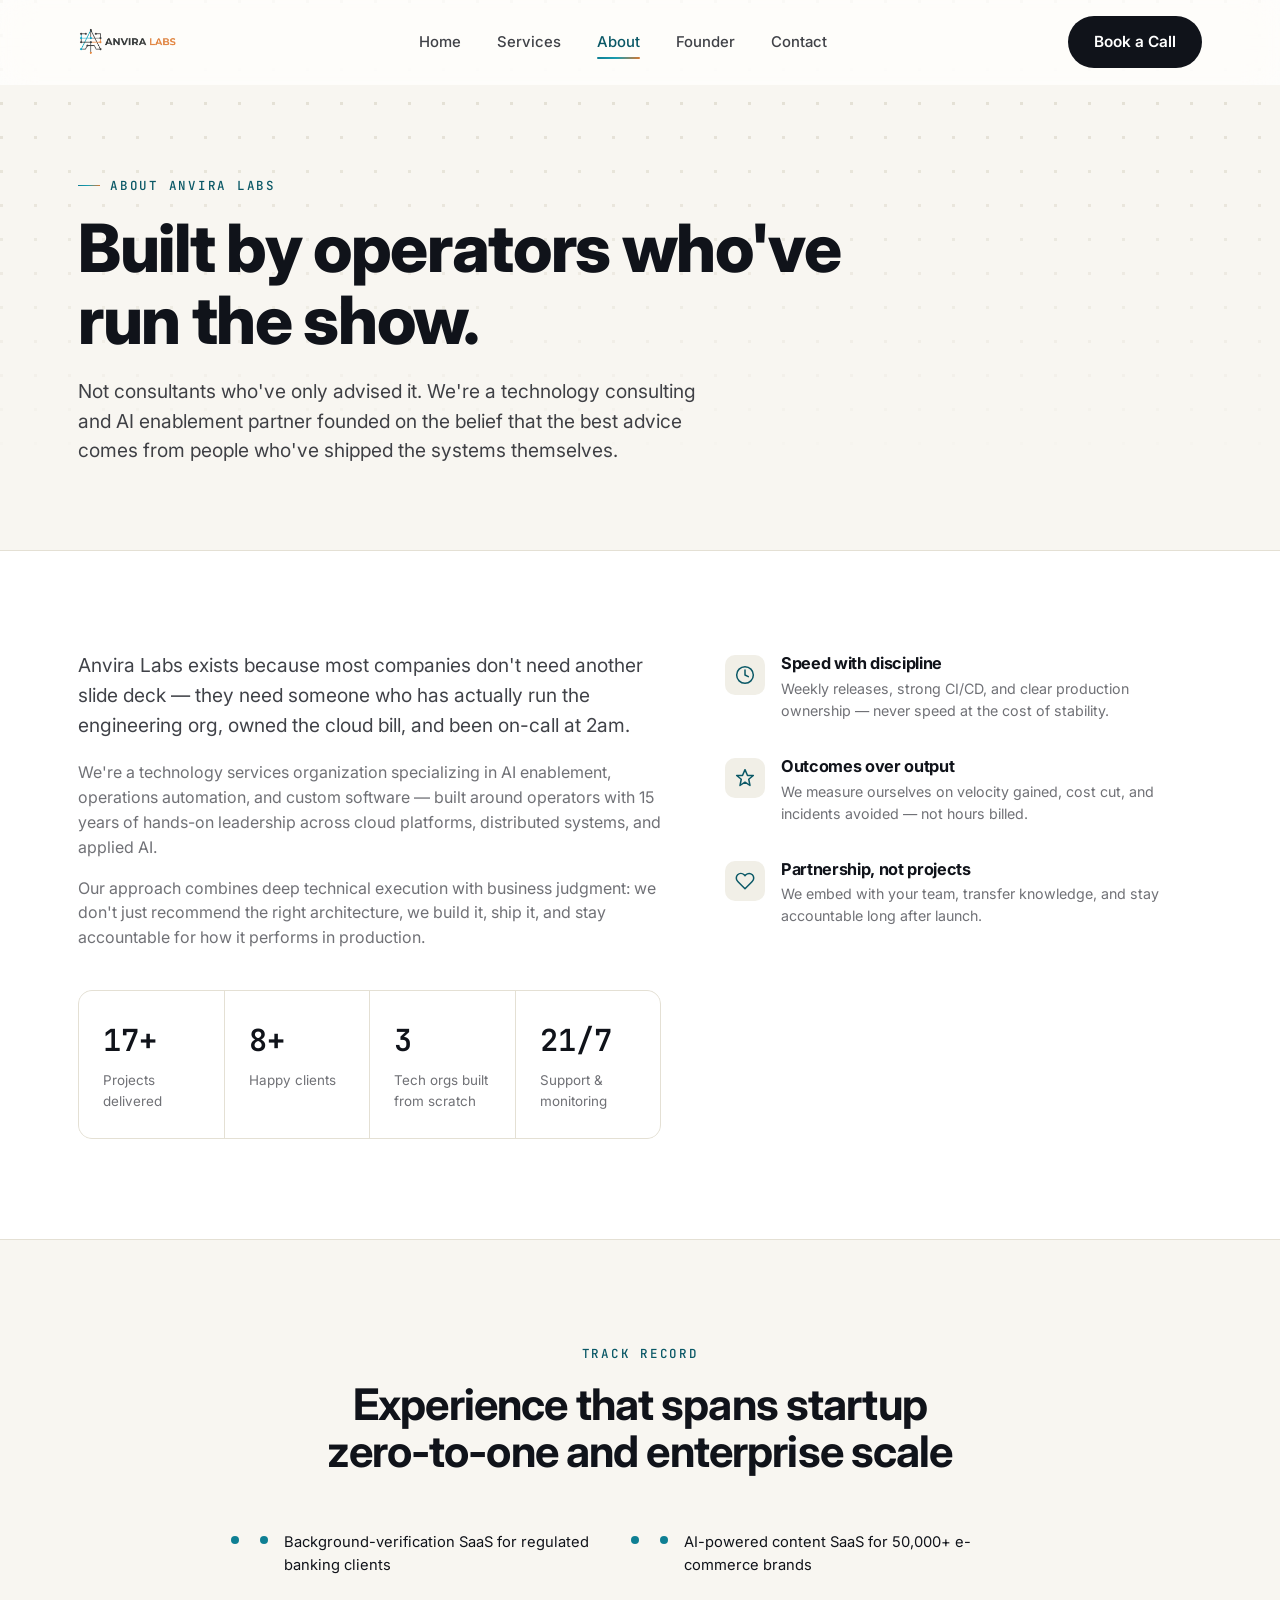
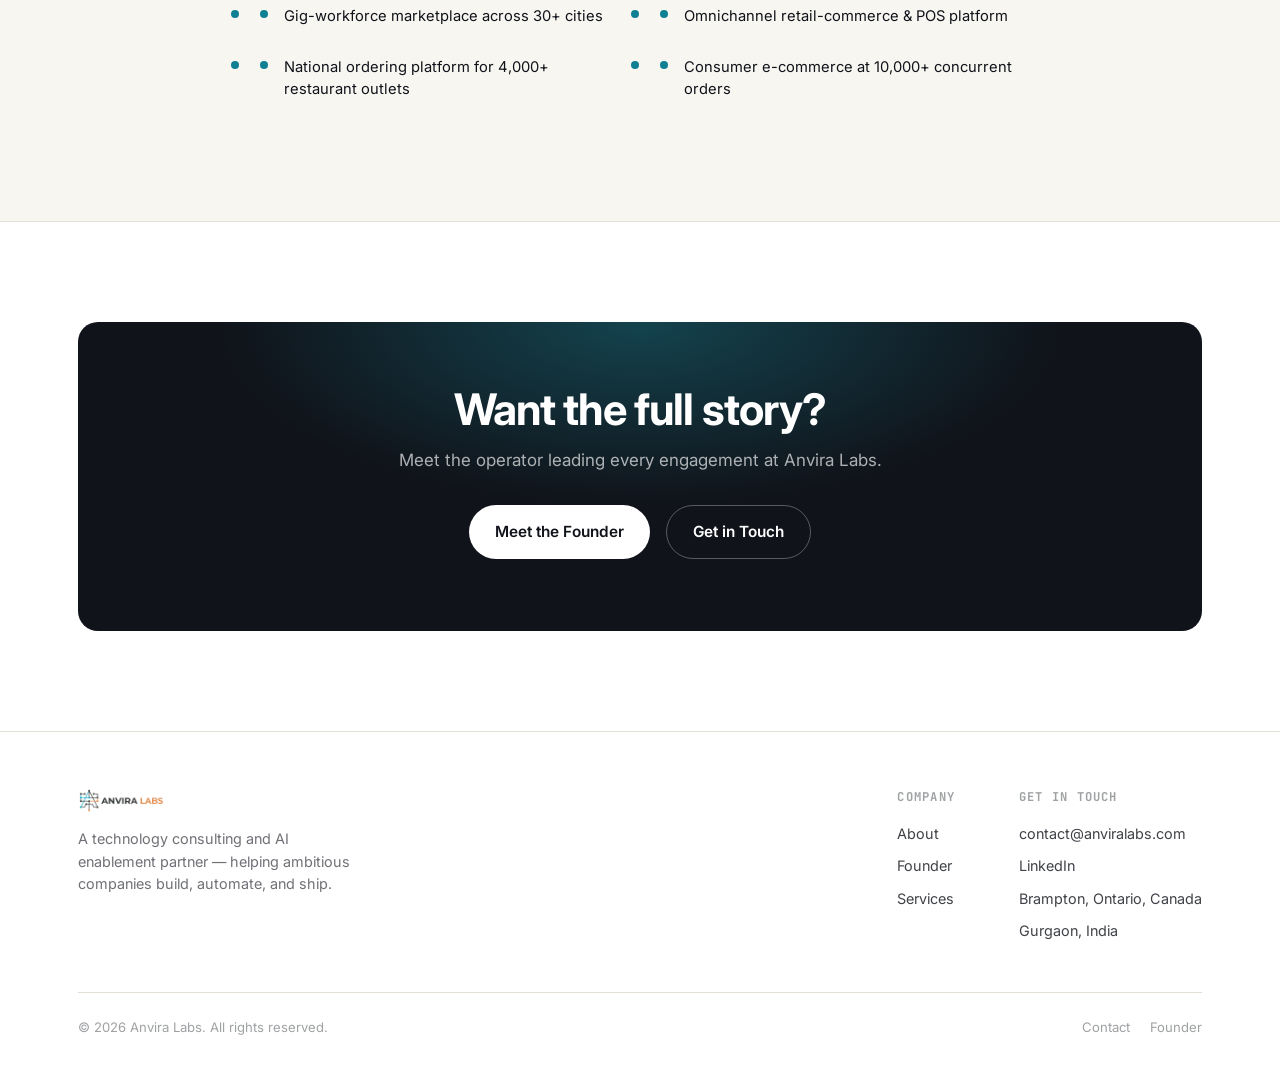
==== about.html @ cf092766 "Rebuild founder page as résumé-true, conversion-shaped profile Research: 5 independent tech consulta" ====
<!DOCTYPE html>
<html lang="en">
<head>
    <meta charset="UTF-8">
    <meta name="viewport" content="width=device-width, initial-scale=1.0">
    <title>About — Anvira Labs</title>
    <meta name="description" content="Anvira Labs is built by operators who've run engineering organizations, not consultants who've only advised them.">
    <link rel="icon" href="data:image/svg+xml,%3Csvg xmlns='http://www.w3.org/2000/svg' viewBox='0 0 64 64'%3E%3Crect width='64' height='64' rx='14' fill='%2310131a'/%3E%3Cpath d='M32 12 14 48h8l4-8h12l4 8h8L32 12zm0 13 6 12H26l6-12z' fill='%230f7f93'/%3E%3Ccircle cx='47' cy='46' r='4' fill='%23d97730'/%3E%3C/svg%3E">
    <link rel="stylesheet" href="styles.css">
    <link rel="preconnect" href="https://fonts.googleapis.com">
    <link rel="preconnect" href="https://fonts.gstatic.com" crossorigin>
    <link href="https://fonts.googleapis.com/css2?family=Inter:wght@300;400;500;600;700;800&family=JetBrains+Mono:wght@400;500;600&display=swap" rel="stylesheet">
</head>
<body>
    <nav class="navbar">
        <div class="nav-container">
            <a href="index.html" class="logo"><img src="assets/logo/anvira_labs_logo.png" alt="Anvira Labs" class="logo-img"></a>
            <ul class="nav-menu">
                <li><a href="index.html">Home</a></li>
                <li><a href="services.html">Services</a></li>
                <li><a href="about.html">About</a></li>
                <li><a href="founder.html">Founder</a></li>
                <li><a href="contact.html">Contact</a></li>
            </ul>
            <div class="nav-right">
                <a href="contact.html" class="btn btn-primary">Book a Call</a>
                <div class="hamburger"><span></span><span></span><span></span></div>
            </div>
        </div>
    </nav>

    <section class="page-hero">
        <div class="bg-circuit"></div>
        <div class="container">
            <div class="eyebrow">ABOUT ANVIRA LABS</div>
            <h1>Built by operators who've run the show.</h1>
            <p class="lede">Not consultants who've only advised it. We're a technology consulting and AI enablement partner founded on the belief that the best advice comes from people who've shipped the systems themselves.</p>
        </div>
    </section>

    <section class="section">
        <div class="container about-story">
            <div class="reveal">
                <p class="lede">Anvira Labs exists because most companies don't need another slide deck — they need someone who has actually run the engineering org, owned the cloud bill, and been on-call at 2am.</p>
                <p>We're a technology services organization specializing in AI enablement, operations automation, and custom software — built around operators with 15 years of hands-on leadership across cloud platforms, distributed systems, and applied AI.</p>
                <p>Our approach combines deep technical execution with business judgment: we don't just recommend the right architecture, we build it, ship it, and stay accountable for how it performs in production.</p>
                <div class="stat-strip" style="margin-top:40px">
                    <div class="stat">
                        <div class="stat-num" data-count="20" data-suffix="+">0+</div>
                        <div class="stat-label">Projects delivered</div>
                    </div>
                    <div class="stat">
                        <div class="stat-num" data-count="10" data-suffix="+">0+</div>
                        <div class="stat-label">Happy clients</div>
                    </div>
                    <div class="stat">
                        <div class="stat-num" data-count="4" data-suffix="">0</div>
                        <div class="stat-label">Tech orgs built from scratch</div>
                    </div>
                    <div class="stat">
                        <div class="stat-num" data-count="24" data-suffix="/7">0/7</div>
                        <div class="stat-label">Support &amp; monitoring</div>
                    </div>
                </div>
            </div>

            <div class="about-principles reveal">
                <div class="mini-card">
                    <div class="mini-icon"><svg viewBox="0 0 24 24" fill="none" stroke="currentColor" stroke-width="1.8" stroke-linecap="round" stroke-linejoin="round"><circle cx="12" cy="12" r="10"/><polyline points="12 6 12 12 16 14"/></svg></div>
                    <div>
                        <h4>Speed with discipline</h4>
                        <p>Weekly releases, strong CI/CD, and clear production ownership — never speed at the cost of stability.</p>
                    </div>
                </div>
                <div class="mini-card">
                    <div class="mini-icon"><svg viewBox="0 0 24 24" fill="none" stroke="currentColor" stroke-width="1.8" stroke-linecap="round" stroke-linejoin="round"><path d="M12 2l3 7h7l-5.5 4.5L18 21l-6-4-6 4 1.5-7.5L2 9h7z"/></svg></div>
                    <div>
                        <h4>Outcomes over output</h4>
                        <p>We measure ourselves on velocity gained, cost cut, and incidents avoided — not hours billed.</p>
                    </div>
                </div>
                <div class="mini-card">
                    <div class="mini-icon"><svg viewBox="0 0 24 24" fill="none" stroke="currentColor" stroke-width="1.8" stroke-linecap="round" stroke-linejoin="round"><path d="M20.84 4.61a5.5 5.5 0 0 0-7.78 0L12 5.67l-1.06-1.06a5.5 5.5 0 0 0-7.78 7.78l1.06 1.06L12 21.23l7.78-7.78 1.06-1.06a5.5 5.5 0 0 0 0-7.78z"/></svg></div>
                    <div>
                        <h4>Partnership, not projects</h4>
                        <p>We embed with your team, transfer knowledge, and stay accountable long after launch.</p>
                    </div>
                </div>
            </div>
        </div>
    </section>

    <section class="section alt">
        <div class="container">
            <div class="section-head center">
                <div class="eyebrow" style="justify-content:center">TRACK RECORD</div>
                <h2>Experience that spans startup zero-to-one and enterprise scale</h2>
            </div>
            <ul class="timeline-mini" style="max-width:760px;margin:0 auto;border-left:none;padding-left:0;display:grid;grid-template-columns:1fr 1fr;gap:8px 40px">
                <li style="padding-left:24px;position:relative"><span style="position:absolute;left:0;top:5px;width:8px;height:8px;border-radius:50%;background:var(--teal)"></span>Background-verification SaaS for regulated banking clients</li>
                <li style="padding-left:24px;position:relative"><span style="position:absolute;left:0;top:5px;width:8px;height:8px;border-radius:50%;background:var(--teal)"></span>AI-powered content SaaS for 50,000+ e-commerce brands</li>
                <li style="padding-left:24px;position:relative"><span style="position:absolute;left:0;top:5px;width:8px;height:8px;border-radius:50%;background:var(--teal)"></span>Gig-workforce marketplace across 30+ cities</li>
                <li style="padding-left:24px;position:relative"><span style="position:absolute;left:0;top:5px;width:8px;height:8px;border-radius:50%;background:var(--teal)"></span>Omnichannel retail-commerce &amp; POS platform</li>
                <li style="padding-left:24px;position:relative"><span style="position:absolute;left:0;top:5px;width:8px;height:8px;border-radius:50%;background:var(--teal)"></span>National ordering platform for 4,000+ restaurant outlets</li>
                <li style="padding-left:24px;position:relative"><span style="position:absolute;left:0;top:5px;width:8px;height:8px;border-radius:50%;background:var(--teal)"></span>Consumer e-commerce at 10,000+ concurrent orders</li>
            </ul>
        </div>
    </section>

    <section class="section">
        <div class="container">
            <div class="cta-band reveal">
                <h2>Want the full story?</h2>
                <p>Meet the operator leading every engagement at Anvira Labs.</p>
                <div class="hero-actions">
                    <a href="founder.html" class="btn btn-primary">Meet the Founder</a>
                    <a href="contact.html" class="btn btn-secondary">Get in Touch</a>
                </div>
            </div>
        </div>
    </section>

    <footer class="footer">
        <div class="container">
            <div class="footer-top">
                <div class="footer-brand">
                    <img src="assets/logo/anvira_labs_logo.png" alt="Anvira Labs" class="logo-img">
                    <p>A technology consulting and AI enablement partner — helping ambitious companies build, automate, and ship.</p>
                </div>
                <div class="footer-cols">
                    <div class="footer-col">
                        <h5>Company</h5>
                        <a href="about.html">About</a>
                        <a href="founder.html">Founder</a>
                        <a href="services.html">Services</a>
                    </div>
                    <div class="footer-col">
                        <h5>Get in touch</h5>
                        <p>contact@anviralabs.com</p>
                        <a href="https://linkedin.com/in/vipankverma" target="_blank" rel="noopener">LinkedIn</a>
                        <p>Brampton, Ontario, Canada</p>
                        <p>Gurgaon, India</p>
                    </div>
                </div>
            </div>
            <div class="footer-bottom">
                <p>© 2026 Anvira Labs. All rights reserved.</p>
                <div class="footer-bottom-links">
                    <a href="contact.html">Contact</a>
                    <a href="founder.html">Founder</a>
                </div>
            </div>
        </div>
    </footer>

    <script src="script.js"></script>
</body>
</html>
---- styles.css ----
/* ============================================================
   ANVIRA LABS — Design System
   Tech consulting / AI enablement partner
   ============================================================ */

*, *::before, *::after { margin: 0; padding: 0; box-sizing: border-box; }

:root {
    /* Ink & paper */
    --ink: #10131a;
    --ink-80: rgba(16, 19, 26, .8);
    --ink-60: rgba(16, 19, 26, .6);
    --ink-40: rgba(16, 19, 26, .4);
    --paper: #ffffff;
    --paper-warm: #f8f6f1;
    --surface: #f1efe7;
    --surface-strong: #eae6d9;
    --line: #e4e0d4;
    --line-strong: #d4cfbe;

    /* Brand accents — pulled from the Anvira mark */
    --teal: #0f7f93;
    --teal-deep: #0a5866;
    --teal-tint: #e6f2f3;
    --orange: #d97730;
    --orange-deep: #ad5c22;
    --orange-tint: #fbeee0;
    --grad: linear-gradient(115deg, var(--teal) 0%, #1a9db0 45%, var(--orange) 100%);

    /* Type */
    --font-sans: 'Inter', -apple-system, BlinkMacSystemFont, 'Segoe UI', Roboto, sans-serif;
    --font-mono: 'JetBrains Mono', 'SFMono-Regular', Menlo, Consolas, monospace;

    /* Motion */
    --ease: cubic-bezier(.16,.8,.24,1);
    --fast: .25s var(--ease);
    --med: .5s var(--ease);

    --radius: 14px;
    --radius-sm: 8px;
    --container: 1180px;
}

html { scroll-behavior: smooth; }

body {
    font-family: var(--font-sans);
    color: var(--ink);
    background: var(--paper);
    line-height: 1.55;
    overflow-x: hidden;
    -webkit-font-smoothing: antialiased;
}

img { max-width: 100%; display: block; }
a { color: inherit; text-decoration: none; }
ul { list-style: none; }
button { font: inherit; cursor: pointer; border: none; background: none; }
svg { display: block; }

.container {
    max-width: var(--container);
    margin: 0 auto;
    padding: 0 28px;
}

section { position: relative; }

/* ---------- Typography ---------- */
.eyebrow {
    display: inline-flex;
    align-items: center;
    gap: 10px;
    font-family: var(--font-mono);
    font-size: 12.5px;
    font-weight: 500;
    letter-spacing: .14em;
    text-transform: uppercase;
    color: var(--teal-deep);
    margin-bottom: 18px;
}
.eyebrow::before {
    content: '';
    width: 22px;
    height: 1px;
    background: var(--grad);
}

h1, h2, h3, h4 { font-weight: 700; letter-spacing: -0.02em; line-height: 1.08; }

h1 { font-size: clamp(2.6rem, 5.2vw, 4.6rem); font-weight: 800; }
h2 { font-size: clamp(2rem, 3.4vw, 3rem); }
h3 { font-size: 1.3rem; }

.section-head { max-width: 640px; margin-bottom: 56px; }
.section-head p { color: var(--ink-60); font-size: 1.08rem; margin-top: 16px; }
.section-head.center { margin-left: auto; margin-right: auto; text-align: center; }
.section-head.center .eyebrow::before { display: none; }

.lede { font-size: 1.2rem; color: var(--ink-80); max-width: 620px; }

.grad-text {
    background: var(--grad);
    -webkit-background-clip: text;
    background-clip: text;
    color: transparent;
}

/* ---------- Buttons ---------- */
.btn {
    display: inline-flex;
    align-items: center;
    gap: 9px;
    padding: 14px 26px;
    border-radius: 100px;
    font-weight: 600;
    font-size: .96rem;
    transition: var(--fast);
    white-space: nowrap;
}
.btn-primary {
    background: var(--ink);
    color: var(--paper);
}
.btn-primary:hover { background: var(--teal-deep); transform: translateY(-2px); }
.btn-secondary {
    background: transparent;
    color: var(--ink);
    border: 1.5px solid var(--line-strong);
}
.btn-secondary:hover { border-color: var(--ink); background: var(--paper-warm); transform: translateY(-2px); }
.btn-ghost { color: var(--teal-deep); font-weight: 600; }
.btn-ghost svg { transition: var(--fast); }
.btn-ghost:hover svg { transform: translateX(4px); }
.btn svg { width: 16px; height: 16px; }

/* ---------- Navbar ---------- */
.navbar {
    position: fixed;
    top: 0; left: 0; right: 0;
    z-index: 1000;
    background: rgba(255,255,255,.72);
    backdrop-filter: saturate(180%) blur(16px);
    -webkit-backdrop-filter: saturate(180%) blur(16px);
    border-bottom: 1px solid transparent;
    transition: var(--fast);
}
.navbar.scrolled { border-bottom-color: var(--line); background: rgba(255,255,255,.92); }
.nav-container {
    max-width: var(--container);
    margin: 0 auto;
    padding: 16px 28px;
    display: flex;
    align-items: center;
    justify-content: space-between;
}
.logo-img { height: 30px; width: auto; }
.nav-menu { display: flex; align-items: center; gap: 36px; }
.nav-menu a {
    font-size: .93rem;
    font-weight: 500;
    color: var(--ink-80);
    position: relative;
    padding: 4px 0;
    transition: var(--fast);
}
.nav-menu a:hover { color: var(--ink); }
.nav-menu a.active { color: var(--teal-deep); }
.nav-menu a.active::after {
    content: '';
    position: absolute;
    left: 0; right: 0; bottom: -4px;
    height: 2px;
    background: var(--grad);
    border-radius: 2px;
}
.nav-right { display: flex; align-items: center; gap: 24px; }
.hamburger { display: none; flex-direction: column; gap: 5px; cursor: pointer; z-index: 1001; }
.hamburger span { width: 22px; height: 2px; background: var(--ink); border-radius: 2px; transition: var(--fast); }
.hamburger.active span:nth-child(1) { transform: translateY(7px) rotate(45deg); }
.hamburger.active span:nth-child(2) { opacity: 0; }
.hamburger.active span:nth-child(3) { transform: translateY(-7px) rotate(-45deg); }

/* ---------- Page hero (inner pages) ---------- */
.page-hero {
    padding: 168px 0 84px;
    background: var(--paper-warm);
    border-bottom: 1px solid var(--line);
    position: relative;
    overflow: hidden;
}
.page-hero .container { position: relative; z-index: 1; }
.page-hero h1 { max-width: 780px; }
.page-hero .lede { margin-top: 20px; }

/* ---------- Circuit background motif ---------- */
.bg-circuit {
    position: absolute; inset: 0;
    background-image:
        radial-gradient(circle at 1.5px 1.5px, var(--line-strong) 1.5px, transparent 0);
    background-size: 34px 34px;
    -webkit-mask-image: linear-gradient(180deg, rgba(0,0,0,.7), transparent 85%);
    mask-image: linear-gradient(180deg, rgba(0,0,0,.7), transparent 85%);
    pointer-events: none;
}

/* ---------- Stat strip ---------- */
.stat-strip {
    display: grid;
    grid-template-columns: repeat(auto-fit, minmax(140px, 1fr));
    gap: 1px;
    background: var(--line);
    border: 1px solid var(--line);
    border-radius: var(--radius);
    overflow: hidden;
    margin-top: 56px;
}
.stat-strip .stat { background: var(--paper); padding: 26px 24px; }
.stat-num {
    font-family: var(--font-mono);
    font-size: 1.9rem;
    font-weight: 600;
    color: var(--ink);
}
.stat-label { font-size: .84rem; color: var(--ink-60); margin-top: 6px; }

/* ---------- Cards / grids ---------- */
.grid-3 { display: grid; grid-template-columns: repeat(3, 1fr); gap: 24px; }
.grid-2 { display: grid; grid-template-columns: repeat(2, 1fr); gap: 24px; }
.grid-4 { display: grid; grid-template-columns: repeat(4, 1fr); gap: 20px; }

.card {
    background: var(--paper);
    border: 1px solid var(--line);
    border-radius: var(--radius);
    padding: 34px 30px;
    transition: var(--med);
}
.card:hover { border-color: var(--line-strong); transform: translateY(-4px); box-shadow: 0 24px 48px -24px rgba(16,19,26,.16); }

.card-index {
    font-family: var(--font-mono);
    font-size: .82rem;
    color: var(--orange-deep);
    font-weight: 600;
    margin-bottom: 18px;
}
.card-icon {
    width: 46px; height: 46px;
    border-radius: 11px;
    background: var(--teal-tint);
    display: flex; align-items: center; justify-content: center;
    color: var(--teal-deep);
    margin-bottom: 20px;
}
.card-icon svg { width: 24px; height: 24px; }
.card h3 { margin-bottom: 10px; }
.card p { color: var(--ink-60); font-size: .96rem; }
.card ul { margin-top: 16px; display: flex; flex-direction: column; gap: 9px; }
.card ul li {
    font-size: .89rem;
    color: var(--ink-80);
    padding-left: 18px;
    position: relative;
}
.card ul li::before {
    content: '';
    position: absolute; left: 0; top: 8px;
    width: 6px; height: 1.5px;
    background: var(--orange);
}

/* value / feature mini cards */
.mini-card { display: flex; gap: 16px; padding: 4px 0; }
.mini-icon {
    flex-shrink: 0;
    width: 40px; height: 40px;
    border-radius: 10px;
    background: var(--surface);
    display: flex; align-items: center; justify-content: center;
    color: var(--teal-deep);
}
.mini-icon svg { width: 20px; height: 20px; }
.mini-card h4 { font-size: 1.02rem; margin-bottom: 5px; }
.mini-card p { font-size: .89rem; color: var(--ink-60); }

/* ---------- Section wrappers ---------- */
.section { padding: 100px 0; }
.section.alt { background: var(--paper-warm); border-top: 1px solid var(--line); border-bottom: 1px solid var(--line); }
.section-tight { padding: 72px 0; }

/* ---------- Home hero ---------- */
.hero {
    padding: 176px 0 120px;
    position: relative;
    overflow: hidden;
}
.hero-inner { max-width: 880px; margin: 0 auto; text-align: center; position: relative; z-index: 1; }
.hero h1 { margin-bottom: 22px; }
.hero .lede { margin: 0 auto 40px; max-width: 620px; text-align: center; font-size: 1.18rem; }
.hero-actions { display: flex; gap: 16px; justify-content: center; margin-bottom: 8px; }
.hero-partners {
    margin-top: 90px;
    display: flex; align-items: center; justify-content: center; gap: 14px;
    font-family: var(--font-mono);
    font-size: .78rem;
    color: var(--ink-40);
    letter-spacing: .08em;
    text-transform: uppercase;
}
.hero-partners span { height: 1px; width: 40px; background: var(--line-strong); }

/* ---------- Pillars (home services teaser) ---------- */
.pillars { display: grid; grid-template-columns: repeat(3, 1fr); gap: 24px; }

/* ---------- Process steps ---------- */
.process { display: grid; grid-template-columns: repeat(4, 1fr); gap: 0; position: relative; }
.process-step { padding: 0 20px 0 0; position: relative; }
.process-step:not(:last-child)::after {
    content: '';
    position: absolute; top: 22px; left: calc(100% - 10px); width: calc(100% - 10px);
    height: 1px; background: var(--line-strong);
}
.process-num {
    font-family: var(--font-mono);
    font-size: .82rem; font-weight: 600;
    color: var(--paper);
    background: var(--ink);
    width: 44px; height: 44px;
    border-radius: 50%;
    display: flex; align-items: center; justify-content: center;
    margin-bottom: 20px;
}
.process-step h4 { font-size: 1.05rem; margin-bottom: 8px; }
.process-step p { font-size: .88rem; color: var(--ink-60); }

/* ---------- Founder teaser (home) ---------- */
.founder-teaser {
    display: grid;
    grid-template-columns: 260px 1fr;
    gap: 48px;
    align-items: center;
    background: var(--ink);
    color: var(--paper);
    border-radius: 20px;
    padding: 48px;
}
.founder-teaser img { border-radius: 16px; width: 100%; aspect-ratio: 1; object-fit: cover; }
.founder-teaser .eyebrow { color: #7fd8e6; }
.founder-teaser .eyebrow::before { background: var(--grad); }
.founder-teaser h2 { color: var(--paper); font-size: clamp(1.6rem, 2.4vw, 2.2rem); margin-bottom: 14px; }
.founder-teaser p { color: rgba(255,255,255,.68); font-size: 1rem; margin-bottom: 22px; max-width: 560px; }
.founder-teaser .btn-secondary { border-color: rgba(255,255,255,.28); color: var(--paper); }
.founder-teaser .btn-secondary:hover { background: rgba(255,255,255,.08); border-color: var(--paper); }

/* ---------- CTA band ---------- */
.cta-band {
    background: var(--ink);
    color: var(--paper);
    border-radius: 20px;
    padding: 64px 48px;
    text-align: center;
    position: relative;
    overflow: hidden;
}
.cta-band::before {
    content: '';
    position: absolute; inset: 0;
    background: radial-gradient(600px 260px at 50% 0%, rgba(26,157,176,.35), transparent 70%);
}
.cta-band > * { position: relative; z-index: 1; }
.cta-band h2 { color: var(--paper); margin-bottom: 14px; }
.cta-band p { color: rgba(255,255,255,.66); margin-bottom: 32px; font-size: 1.06rem; }
.cta-band .hero-actions { justify-content: center; }
.cta-band .btn-primary { background: var(--paper); color: var(--ink); }
.cta-band .btn-primary:hover { background: #fff; transform: translateY(-2px); }
.cta-band .btn-secondary { border-color: rgba(255,255,255,.3); color: var(--paper); }
.cta-band .btn-secondary:hover { background: rgba(255,255,255,.08); border-color: var(--paper); }

/* ---------- Footer ---------- */
.footer { padding: 56px 0 32px; border-top: 1px solid var(--line); }
.footer-top { display: flex; justify-content: space-between; align-items: flex-start; gap: 40px; padding-bottom: 40px; }
.footer-brand .logo-img { height: 26px; margin-bottom: 14px; }
.footer-brand p { color: var(--ink-60); font-size: .9rem; max-width: 280px; }
.footer-cols { display: flex; gap: 64px; }
.footer-col h5 { font-family: var(--font-mono); font-size: .76rem; letter-spacing: .1em; text-transform: uppercase; color: var(--ink-40); margin-bottom: 16px; }
.footer-col a, .footer-col p { display: block; font-size: .9rem; color: var(--ink-80); margin-bottom: 10px; transition: var(--fast); }
.footer-col a:hover { color: var(--teal-deep); }
.footer-bottom {
    display: flex; justify-content: space-between; align-items: center;
    padding-top: 24px; border-top: 1px solid var(--line);
    font-size: .82rem; color: var(--ink-40);
}
.footer-bottom-links { display: flex; gap: 20px; }

/* ---------- Reveal animation ---------- */
.reveal { opacity: 0; transform: translateY(22px); transition: opacity .7s var(--ease), transform .7s var(--ease); }
.reveal.in { opacity: 1; transform: translateY(0); }

/* ============================================================
   ABOUT PAGE
   ============================================================ */
.about-story { display: grid; grid-template-columns: 1.1fr .9fr; gap: 64px; align-items: start; }
.about-story .lede { margin-bottom: 20px; }
.about-story p + p { margin-top: 16px; color: var(--ink-60); }
.about-principles { display: flex; flex-direction: column; gap: 28px; }

.timeline-mini { border-left: 2px solid var(--line-strong); padding-left: 24px; margin-top: 12px; }
.timeline-mini li { position: relative; padding-bottom: 20px; font-size: .92rem; color: var(--ink-70); }
.timeline-mini li::before {
    content: ''; position: absolute; left: -29px; top: 5px;
    width: 8px; height: 8px; border-radius: 50%; background: var(--teal);
}

/* ============================================================
   FOUNDER PAGE
   ============================================================ */
.founder-hero {
    padding: 168px 0 90px;
    background: var(--paper-warm);
    border-bottom: 1px solid var(--line);
    position: relative;
    overflow: hidden;
}
.founder-hero .container { position: relative; z-index: 1; }
.founder-hero-grid { display: grid; grid-template-columns: 300px 1fr; gap: 56px; align-items: center; }
.founder-photo-wrap { position: relative; }
.founder-photo-wrap img {
    width: 100%; aspect-ratio: 1; object-fit: cover;
    border-radius: 18px;
    border: 1px solid var(--line-strong);
}
.founder-photo-tag {
    position: absolute; bottom: -14px; left: -14px;
    background: var(--ink); color: var(--paper);
    font-family: var(--font-mono);
    font-size: .74rem;
    padding: 8px 12px;
    border-radius: 8px;
    letter-spacing: .04em;
}
.founder-hero h1 { font-size: clamp(2.2rem, 4vw, 3.4rem); margin-bottom: 16px; }
.founder-title { font-size: 1.05rem; color: var(--teal-deep); font-weight: 600; margin-bottom: 18px; }
.founder-hero .lede { margin-bottom: 30px; }
.founder-contact-line {
    font-size: .92rem;
    color: var(--ink-60);
    margin-bottom: 26px;
    display: flex;
    flex-wrap: wrap;
    align-items: center;
    gap: 8px;
}
.founder-contact-line span { color: var(--line-strong); }
.founder-actions { display: flex; gap: 14px; flex-wrap: wrap; }

/* ---------- Résumé-style document sections ---------- */
.resume-sheet {
    max-width: 860px;
    margin: 0 auto;
    background: var(--paper);
    border: 1px solid var(--line);
    border-radius: var(--radius);
    padding: 56px 60px;
}
.resume-section { padding: 34px 0; border-top: 1px solid var(--line); }
.resume-section:first-child { padding-top: 0; border-top: none; }
.resume-heading {
    font-family: var(--font-mono);
    font-size: .76rem;
    font-weight: 600;
    letter-spacing: .12em;
    text-transform: uppercase;
    color: var(--ink-40);
    margin-bottom: 18px;
}
.resume-section .lede { font-size: 1.03rem; max-width: none; }
.scope-line { display: flex; flex-wrap: wrap; gap: 10px; }

.tech-skills { display: grid; grid-template-columns: 190px 1fr; row-gap: 18px; column-gap: 24px; }
.tech-skills dt { font-weight: 700; font-size: .92rem; }
.tech-skills dd { color: var(--ink-70); font-size: .92rem; }

.exp-item { padding: 22px 0; border-top: 1px solid var(--line); }
.exp-item:first-child { padding-top: 0; border-top: none; }
.exp-head { display: flex; justify-content: space-between; align-items: baseline; gap: 16px; flex-wrap: wrap; }
.exp-role { font-size: 1.02rem; font-weight: 700; }
.exp-period { font-family: var(--font-mono); font-size: .78rem; color: var(--ink-40); white-space: nowrap; }
.exp-company { font-size: .87rem; color: var(--teal-deep); font-weight: 600; margin: 3px 0 10px; }
.exp-bullets { display: flex; flex-direction: column; gap: 7px; }
.exp-bullets li { font-size: .9rem; color: var(--ink-70); padding-left: 16px; position: relative; }
.exp-bullets li::before { content: ''; position: absolute; left: 0; top: 8px; width: 6px; height: 1.5px; background: var(--teal); }

.skill-grid { display: grid; grid-template-columns: repeat(3, 1fr); gap: 20px; }
.skill-card { border: 1px solid var(--line); border-radius: var(--radius); padding: 26px; background: var(--paper); }
.skill-card h4 { font-size: 1rem; margin-bottom: 10px; display: flex; align-items: center; gap: 10px; }
.skill-tag-dot { width: 8px; height: 8px; border-radius: 2px; background: var(--grad); flex-shrink: 0; }
.skill-card p { font-size: .87rem; color: var(--ink-60); }

.timeline { display: flex; flex-direction: column; }
.tl-item {
    display: grid; grid-template-columns: 180px 1fr;
    gap: 28px;
    padding: 26px 0;
    border-top: 1px solid var(--line);
}
.tl-item:last-child { border-bottom: 1px solid var(--line); }
.tl-period { font-family: var(--font-mono); font-size: .82rem; color: var(--ink-40); padding-top: 3px; }
.tl-role { font-size: 1.05rem; font-weight: 700; margin-bottom: 3px; }
.tl-company { font-size: .88rem; color: var(--teal-deep); font-weight: 600; margin-bottom: 10px; }
.tl-highlight { font-size: .92rem; color: var(--ink-70); }

.quote-block {
    border-left: 3px solid var(--orange);
    padding: 4px 0 4px 28px;
    margin: 0 auto;
    max-width: 720px;
}
.quote-block p { font-size: 1.4rem; font-weight: 500; letter-spacing: -0.01em; line-height: 1.4; }
.quote-block span { display: block; margin-top: 16px; font-family: var(--font-mono); font-size: .82rem; color: var(--ink-40); }

/* ============================================================
   SERVICES PAGE
   ============================================================ */
.service-block {
    display: grid;
    grid-template-columns: .8fr 1.2fr;
    gap: 56px;
    padding: 64px 0;
    border-top: 1px solid var(--line);
    align-items: start;
}
.service-block:first-of-type { border-top: none; }
.service-block-head .card-index { font-size: 1rem; }
.service-block-head h3 { font-size: 1.9rem; margin-bottom: 14px; }
.service-block-head p { color: var(--ink-60); }
.service-cols { display: grid; grid-template-columns: 1fr 1fr; gap: 32px; }
.service-cols h5 {
    font-family: var(--font-mono); font-size: .76rem; letter-spacing: .08em; text-transform: uppercase;
    color: var(--ink-40); margin-bottom: 14px;
}
.service-cols ul { display: flex; flex-direction: column; gap: 11px; }
.service-cols li { font-size: .92rem; color: var(--ink-80); padding-left: 18px; position: relative; }
.service-cols li::before { content: ''; position: absolute; left: 0; top: 9px; width: 6px; height: 1.5px; background: var(--teal); }

.tags { display: flex; flex-wrap: wrap; gap: 8px; margin-top: 20px; }
.tag {
    font-family: var(--font-mono); font-size: .74rem;
    padding: 6px 12px; border-radius: 100px;
    background: var(--surface); color: var(--ink-70);
    border: 1px solid var(--line);
}

/* ============================================================
   CONTACT PAGE
   ============================================================ */
.contact-layout { display: grid; grid-template-columns: .85fr 1.15fr; gap: 64px; align-items: start; }
.contact-info-list { display: flex; flex-direction: column; gap: 28px; margin-top: 36px; }
.contact-info-item { display: flex; gap: 16px; }
.contact-info-item h4 { font-size: .95rem; margin-bottom: 4px; }
.contact-info-item p { font-size: .9rem; color: var(--ink-60); }
.contact-form {
    background: var(--paper-warm);
    border: 1px solid var(--line);
    border-radius: var(--radius);
    padding: 40px;
}
.form-row { display: grid; grid-template-columns: 1fr 1fr; gap: 18px; }
.form-group { margin-bottom: 18px; }
.form-group label {
    display: block; font-size: .82rem; font-weight: 600; margin-bottom: 8px; color: var(--ink-80);
}
.form-group input, .form-group textarea, .form-group select {
    width: 100%;
    padding: 13px 16px;
    border: 1px solid var(--line-strong);
    border-radius: var(--radius-sm);
    font-family: inherit;
    font-size: .94rem;
    background: var(--paper);
    transition: var(--fast);
}
.form-group input:focus, .form-group textarea:focus, .form-group select:focus {
    outline: none;
    border-color: var(--teal);
    box-shadow: 0 0 0 3px var(--teal-tint);
}
.form-note { font-size: .82rem; color: var(--ink-40); margin-top: 14px; }
.form-success {
    display: none;
    align-items: center; gap: 10px;
    background: var(--teal-tint); color: var(--teal-deep);
    padding: 14px 18px; border-radius: var(--radius-sm);
    font-size: .9rem; font-weight: 600; margin-bottom: 20px;
}
.form-success.show { display: flex; }

/* ============================================================
   Responsive
   ============================================================ */
@media (max-width: 980px) {
    .grid-3, .grid-2, .pillars, .process, .service-cols, .about-story, .contact-layout, .form-row { grid-template-columns: 1fr; }
    .skill-grid { grid-template-columns: repeat(2, 1fr); }
    .stat-strip { grid-template-columns: repeat(2, 1fr); }
    .grid-4 { grid-template-columns: repeat(2, 1fr); }
    .process-step::after { display: none; }
    .founder-hero-grid { grid-template-columns: 1fr; }
    .founder-photo-wrap { max-width: 240px; }
    .service-block { grid-template-columns: 1fr; gap: 24px; }
    .founder-teaser { grid-template-columns: 1fr; padding: 32px; }
    .founder-teaser img { max-width: 180px; }
    .tl-item { grid-template-columns: 1fr; gap: 6px; }
    .footer-top { flex-direction: column; gap: 32px; }
    .resume-sheet { padding: 40px 32px; }
    .tech-skills { grid-template-columns: 1fr; row-gap: 5px; }
    .tech-skills dt { margin-top: 12px; }
}

@media (max-width: 720px) {
    .nav-menu { position: fixed; top: 0; right: -100%; width: 78%; max-width: 320px; height: 100vh;
        background: var(--paper); flex-direction: column; align-items: flex-start; justify-content: center;
        gap: 28px; padding: 40px; transition: var(--med); box-shadow: -12px 0 40px rgba(0,0,0,.08); }
    .nav-menu.active { right: 0; }
    .nav-menu a { font-size: 1.1rem; }
    .hamburger { display: flex; }
    .nav-right .btn-primary { display: none; }
    .hero { padding: 140px 0 80px; }
    .hero-actions { flex-direction: column; width: 100%; }
    .hero-actions .btn { width: 100%; justify-content: center; }
    .stat-strip { grid-template-columns: 1fr 1fr; }
    .skill-grid { grid-template-columns: 1fr; }
    .grid-4 { grid-template-columns: 1fr; }
    .footer-cols { flex-direction: column; gap: 28px; }
    .footer-bottom { flex-direction: column; gap: 14px; align-items: flex-start; }
    .page-hero, .founder-hero { padding-top: 140px; }
    .cta-band { padding: 48px 24px; }
    .resume-sheet { padding: 32px 20px; }
    .exp-period { order: -1; }
}
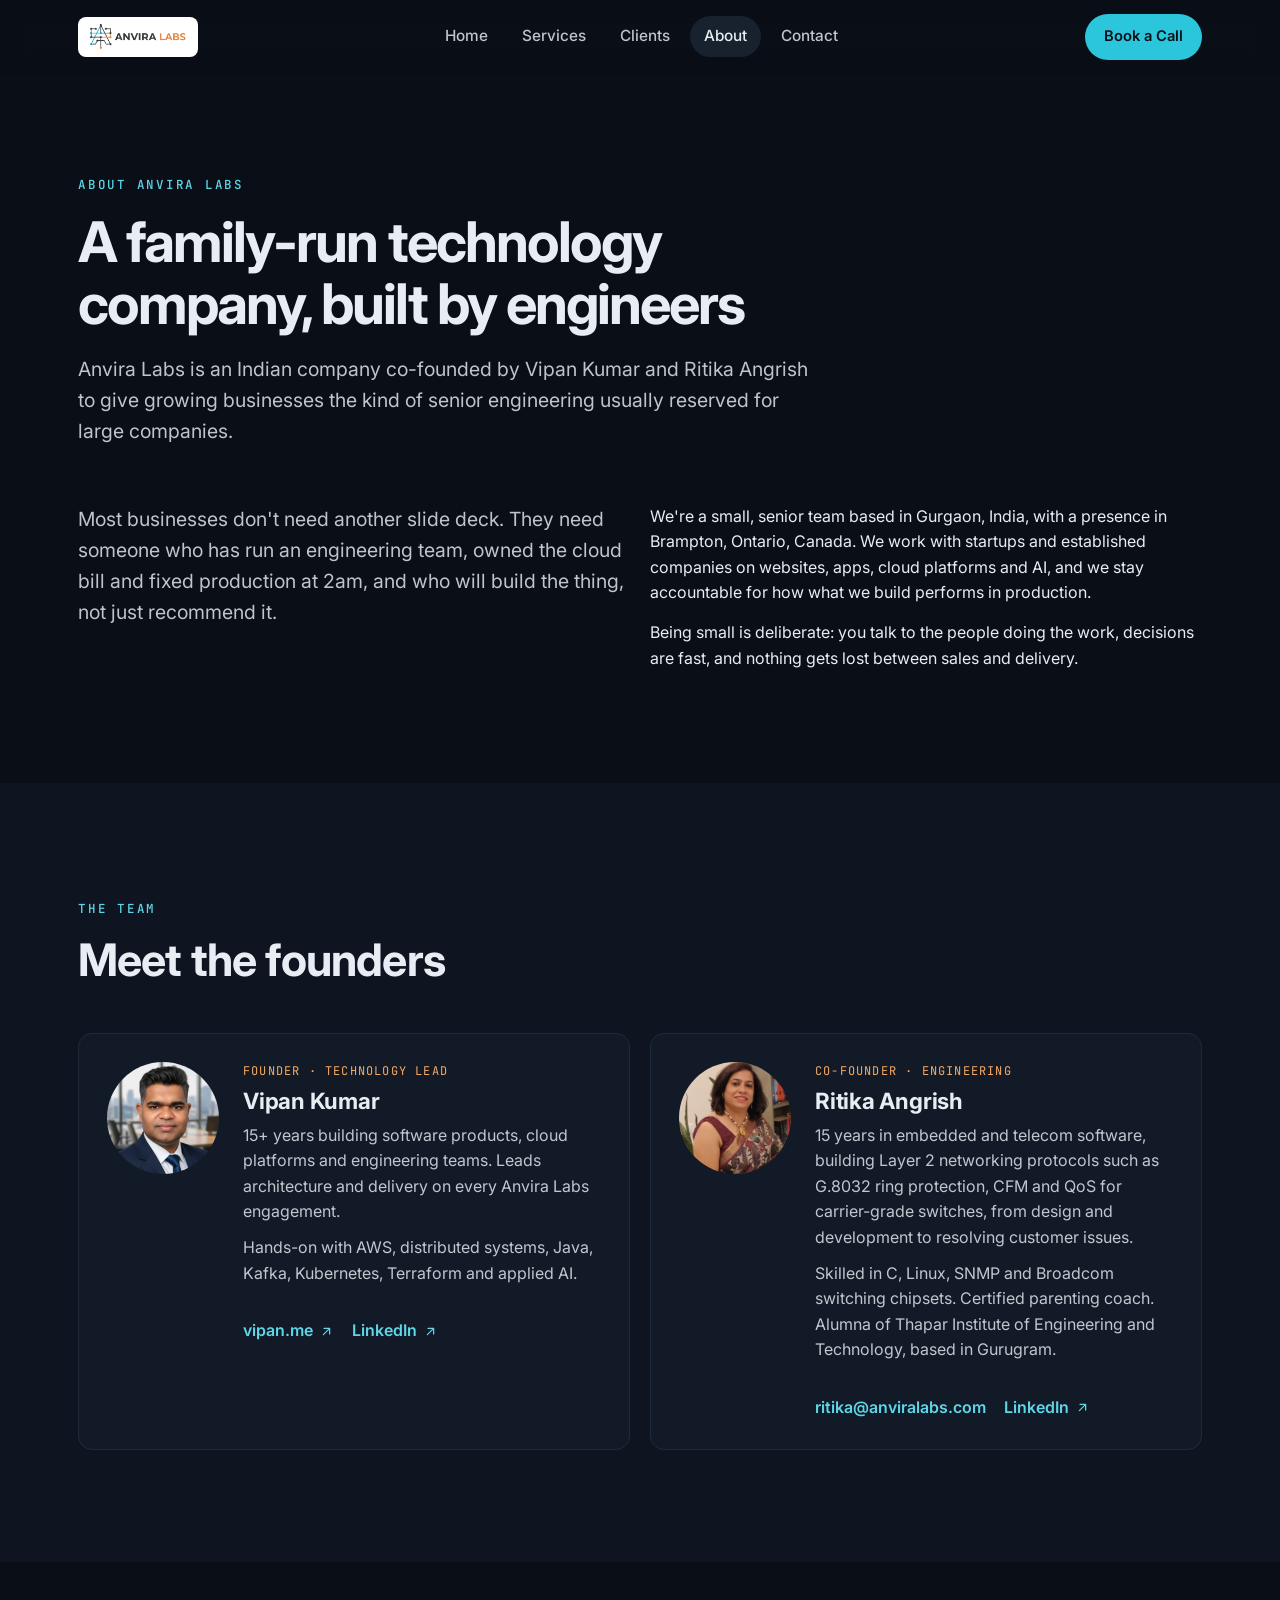
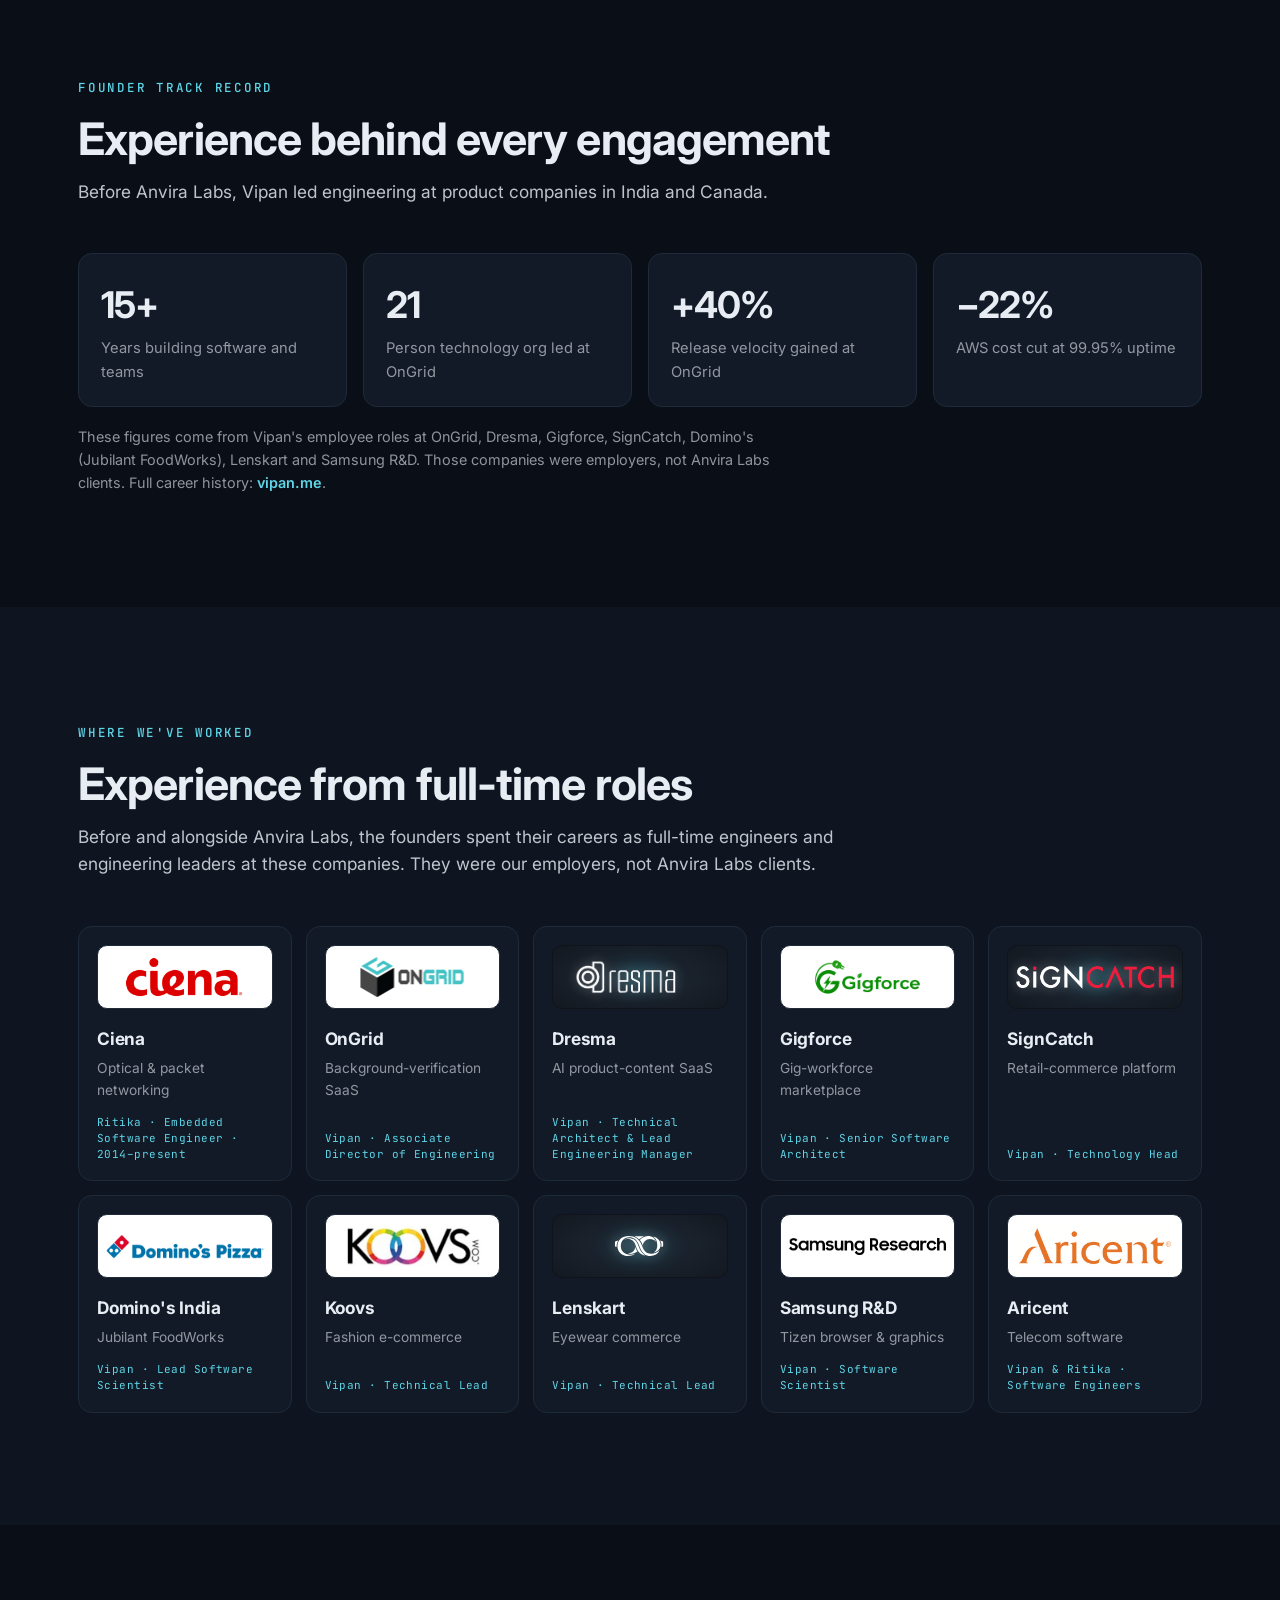
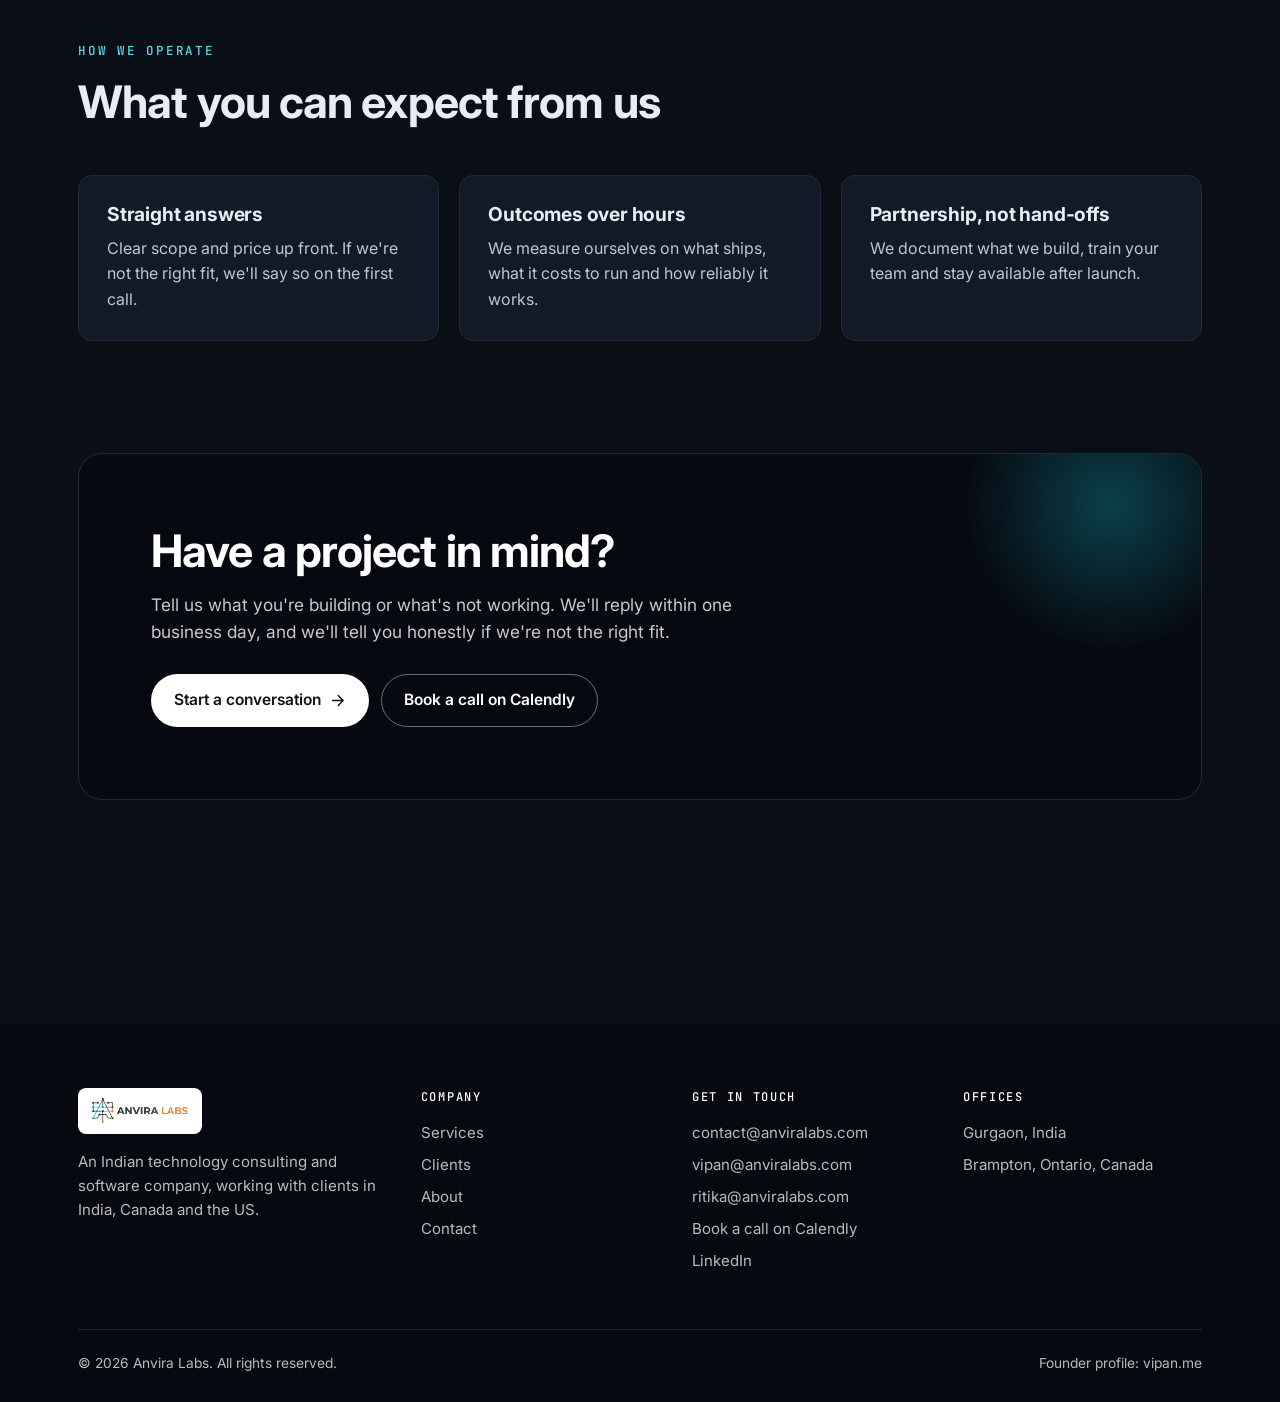
==== commit 34ee5ba0: "Rebuild Anvira Labs site: clients, co-founder, Midnight theme - Restructure into Home, Services, Cli" ====
--- a/about.html
+++ b/about.html
@@ -1,158 +1,215 @@
 <!DOCTYPE html>
-<html lang="en">
+<html lang="en" data-theme="midnight">
 <head>
     <meta charset="UTF-8">
     <meta name="viewport" content="width=device-width, initial-scale=1.0">
-    <title>About — Anvira Labs</title>
-    <meta name="description" content="Anvira Labs is built by operators who've run engineering organizations, not consultants who've only advised them.">
+    <meta name="theme-color" content="#0a0f17">
+    <meta name="color-scheme" content="dark">
+    <title>About | Anvira Labs</title>
+    <meta name="description" content="Anvira Labs is a family-run Indian technology company founded by Vipan Kumar, with offices in Gurgaon, India and Brampton, Ontario, Canada.">
+    <meta property="og:title" content="About | Anvira Labs">
+    <meta property="og:description" content="Anvira Labs is a family-run Indian technology company founded by Vipan Kumar, with offices in Gurgaon, India and Brampton, Ontario, Canada.">
+    <meta property="og:type" content="website">
+    <meta property="og:site_name" content="Anvira Labs">
+    <link rel="canonical" href="https://www.anviralabs.com/about.html">
     <link rel="icon" href="data:image/svg+xml,%3Csvg xmlns='http://www.w3.org/2000/svg' viewBox='0 0 64 64'%3E%3Crect width='64' height='64' rx='14' fill='%2310131a'/%3E%3Cpath d='M32 12 14 48h8l4-8h12l4 8h8L32 12zm0 13 6 12H26l6-12z' fill='%230f7f93'/%3E%3Ccircle cx='47' cy='46' r='4' fill='%23d97730'/%3E%3C/svg%3E">
-    <link rel="stylesheet" href="styles.css">
     <link rel="preconnect" href="https://fonts.googleapis.com">
     <link rel="preconnect" href="https://fonts.gstatic.com" crossorigin>
-    <link href="https://fonts.googleapis.com/css2?family=Inter:wght@300;400;500;600;700;800&family=JetBrains+Mono:wght@400;500;600&display=swap" rel="stylesheet">
+    <link href="https://fonts.googleapis.com/css2?family=Inter:wght@400;500;600;700&family=JetBrains+Mono:wght@400;500&display=swap" rel="stylesheet">
+    <link rel="stylesheet" href="styles.css?v=20261105h">
+    <script>
+        // Site theme. DEFAULT is what visitors see; ?theme=name previews another one.
+        (function () {
+            var DEFAULT = 'midnight', themes = ['clarity', 'midnight', 'ember', 'aurora'], t = DEFAULT;
+            try {
+                var q = new URLSearchParams(location.search).get('theme');
+                if (q && themes.indexOf(q) > -1) { t = q; sessionStorage.setItem('al-theme', q); }
+                else if (themes.indexOf(sessionStorage.getItem('al-theme')) > -1) t = sessionStorage.getItem('al-theme');
+            } catch (e) {}
+            document.documentElement.setAttribute('data-theme', t);
+        })();
+    </script>
 </head>
 <body>
-    <nav class="navbar">
+    <a class="skip" href="#main">Skip to content</a>
+    <nav class="navbar" aria-label="Main">
         <div class="nav-container">
-            <a href="index.html" class="logo"><img src="assets/logo/anvira_labs_logo.png" alt="Anvira Labs" class="logo-img"></a>
-            <ul class="nav-menu">
+            <a href="index.html" class="logo"><img src="assets/logo/anvira_labs_logo.png" alt="Anvira Labs" class="logo-img" width="749" height="224"></a>
+            <ul class="nav-menu" id="nav-menu">
                 <li><a href="index.html">Home</a></li>
                 <li><a href="services.html">Services</a></li>
+                <li><a href="work.html">Clients</a></li>
                 <li><a href="about.html">About</a></li>
-                <li><a href="founder.html">Founder</a></li>
                 <li><a href="contact.html">Contact</a></li>
             </ul>
             <div class="nav-right">
                 <a href="contact.html" class="btn btn-primary">Book a Call</a>
-                <div class="hamburger"><span></span><span></span><span></span></div>
+                <button class="hamburger" type="button" aria-label="Menu" aria-controls="nav-menu" aria-expanded="false"><span></span><span></span><span></span></button>
             </div>
         </div>
     </nav>
 
-    <section class="page-hero">
-        <div class="bg-circuit"></div>
-        <div class="container">
-            <div class="eyebrow">ABOUT ANVIRA LABS</div>
-            <h1>Built by operators who've run the show.</h1>
-            <p class="lede">Not consultants who've only advised it. We're a technology consulting and AI enablement partner founded on the belief that the best advice comes from people who've shipped the systems themselves.</p>
-        </div>
-    </section>
-
-    <section class="section">
-        <div class="container about-story">
-            <div class="reveal">
-                <p class="lede">Anvira Labs exists because most companies don't need another slide deck — they need someone who has actually run the engineering org, owned the cloud bill, and been on-call at 2am.</p>
-                <p>We're a technology services organization specializing in AI enablement, operations automation, and custom software — built around operators with 15 years of hands-on leadership across cloud platforms, distributed systems, and applied AI.</p>
-                <p>Our approach combines deep technical execution with business judgment: we don't just recommend the right architecture, we build it, ship it, and stay accountable for how it performs in production.</p>
-                <div class="stat-strip" style="margin-top:40px">
-                    <div class="stat">
-                        <div class="stat-num" data-count="20" data-suffix="+">0+</div>
-                        <div class="stat-label">Projects delivered</div>
-                    </div>
-                    <div class="stat">
-                        <div class="stat-num" data-count="10" data-suffix="+">0+</div>
-                        <div class="stat-label">Happy clients</div>
-                    </div>
-                    <div class="stat">
-                        <div class="stat-num" data-count="4" data-suffix="">0</div>
-                        <div class="stat-label">Tech orgs built from scratch</div>
-                    </div>
-                    <div class="stat">
-                        <div class="stat-num" data-count="24" data-suffix="/7">0/7</div>
-                        <div class="stat-label">Support &amp; monitoring</div>
-                    </div>
-                </div>
-            </div>
-
-            <div class="about-principles reveal">
-                <div class="mini-card">
-                    <div class="mini-icon"><svg viewBox="0 0 24 24" fill="none" stroke="currentColor" stroke-width="1.8" stroke-linecap="round" stroke-linejoin="round"><circle cx="12" cy="12" r="10"/><polyline points="12 6 12 12 16 14"/></svg></div>
+    <main id="main">
+        <section class="page-hero">
+            <div class="container">
+                <div class="eyebrow">About Anvira Labs</div>
+                <h1>A family-run technology company, built by engineers</h1>
+                <p class="lede">Anvira Labs is an Indian company co-founded by Vipan Kumar and Ritika Angrish to give growing businesses the kind of senior engineering usually reserved for large companies.</p>
+            </div>
+        </section>
+
+        <section class="section tight">
+            <div class="container">
+                <div class="grid-2">
+                    <div class="reveal">
+                        <p class="lede">Most businesses don't need another slide deck. They need someone who has run an engineering team, owned the cloud bill and fixed production at 2am, and who will build the thing, not just recommend it.</p>
+                    </div>
+                    <div class="reveal">
+                        <p>We're a small, senior team based in Gurgaon, India, with a presence in Brampton, Ontario, Canada. We work with startups and established companies on websites, apps, cloud platforms and AI, and we stay accountable for how what we build performs in production.</p>
+                        <p style="margin-top:14px">Being small is deliberate: you talk to the people doing the work, decisions are fast, and nothing gets lost between sales and delivery.</p>
+                    </div>
+                </div>
+            </div>
+        </section>
+
+        <section class="section alt" id="team">
+            <div class="container">
+                <div class="section-head">
+                    <div class="eyebrow">The team</div>
+                    <h2>Meet the founders</h2>
+                </div>
+            <div class="grid-2">
+                <article class="card team-card reveal" id="vipan">
+                    <img class="team-photo" src="assets/founder/vipan-kumar.jpg" alt="Vipan Kumar" width="112" height="112" loading="lazy">
                     <div>
-                        <h4>Speed with discipline</h4>
-                        <p>Weekly releases, strong CI/CD, and clear production ownership — never speed at the cost of stability.</p>
-                    </div>
-                </div>
-                <div class="mini-card">
-                    <div class="mini-icon"><svg viewBox="0 0 24 24" fill="none" stroke="currentColor" stroke-width="1.8" stroke-linecap="round" stroke-linejoin="round"><path d="M12 2l3 7h7l-5.5 4.5L18 21l-6-4-6 4 1.5-7.5L2 9h7z"/></svg></div>
+                        <div class="role">Founder · Technology Lead</div>
+                        <h3>Vipan Kumar</h3>
+                        <p>15+ years building software products, cloud platforms and engineering teams. Leads architecture and delivery on every Anvira Labs engagement.</p>
+                        <p class="muted">Hands-on with AWS, distributed systems, Java, Kafka, Kubernetes, Terraform and applied AI.</p>
+                        <div class="team-links">
+                            <a class="link-arrow" href="https://vipan.me" target="_blank" rel="noopener">vipan.me <svg viewBox="0 0 24 24" fill="none" stroke="currentColor" stroke-width="2" stroke-linecap="round" stroke-linejoin="round" aria-hidden="true"><path d="M7 17L17 7M8 7h9v9"/></svg></a>
+                            <a class="link-arrow" href="https://www.linkedin.com/in/vipankverma/" target="_blank" rel="noopener">LinkedIn <svg viewBox="0 0 24 24" fill="none" stroke="currentColor" stroke-width="2" stroke-linecap="round" stroke-linejoin="round" aria-hidden="true"><path d="M7 17L17 7M8 7h9v9"/></svg></a>
+                        </div>
+                    </div>
+                </article>
+                <article class="card team-card reveal" id="cofounder">
+                    <img class="team-photo" src="assets/founder/ritika-angrish.jpg" alt="Ritika Angrish" width="112" height="112" loading="lazy">
                     <div>
-                        <h4>Outcomes over output</h4>
-                        <p>We measure ourselves on velocity gained, cost cut, and incidents avoided — not hours billed.</p>
-                    </div>
-                </div>
-                <div class="mini-card">
-                    <div class="mini-icon"><svg viewBox="0 0 24 24" fill="none" stroke="currentColor" stroke-width="1.8" stroke-linecap="round" stroke-linejoin="round"><path d="M20.84 4.61a5.5 5.5 0 0 0-7.78 0L12 5.67l-1.06-1.06a5.5 5.5 0 0 0-7.78 7.78l1.06 1.06L12 21.23l7.78-7.78 1.06-1.06a5.5 5.5 0 0 0 0-7.78z"/></svg></div>
-                    <div>
-                        <h4>Partnership, not projects</h4>
-                        <p>We embed with your team, transfer knowledge, and stay accountable long after launch.</p>
-                    </div>
-                </div>
-            </div>
-        </div>
-    </section>
-
-    <section class="section alt">
-        <div class="container">
-            <div class="section-head center">
-                <div class="eyebrow" style="justify-content:center">TRACK RECORD</div>
-                <h2>Experience that spans startup zero-to-one and enterprise scale</h2>
-            </div>
-            <ul class="timeline-mini" style="max-width:760px;margin:0 auto;border-left:none;padding-left:0;display:grid;grid-template-columns:1fr 1fr;gap:8px 40px">
-                <li style="padding-left:24px;position:relative"><span style="position:absolute;left:0;top:5px;width:8px;height:8px;border-radius:50%;background:var(--teal)"></span>Background-verification SaaS for regulated banking clients</li>
-                <li style="padding-left:24px;position:relative"><span style="position:absolute;left:0;top:5px;width:8px;height:8px;border-radius:50%;background:var(--teal)"></span>AI-powered content SaaS for 50,000+ e-commerce brands</li>
-                <li style="padding-left:24px;position:relative"><span style="position:absolute;left:0;top:5px;width:8px;height:8px;border-radius:50%;background:var(--teal)"></span>Gig-workforce marketplace across 30+ cities</li>
-                <li style="padding-left:24px;position:relative"><span style="position:absolute;left:0;top:5px;width:8px;height:8px;border-radius:50%;background:var(--teal)"></span>Omnichannel retail-commerce &amp; POS platform</li>
-                <li style="padding-left:24px;position:relative"><span style="position:absolute;left:0;top:5px;width:8px;height:8px;border-radius:50%;background:var(--teal)"></span>National ordering platform for 4,000+ restaurant outlets</li>
-                <li style="padding-left:24px;position:relative"><span style="position:absolute;left:0;top:5px;width:8px;height:8px;border-radius:50%;background:var(--teal)"></span>Consumer e-commerce at 10,000+ concurrent orders</li>
-            </ul>
-        </div>
-    </section>
-
-    <section class="section">
-        <div class="container">
-            <div class="cta-band reveal">
-                <h2>Want the full story?</h2>
-                <p>Meet the operator leading every engagement at Anvira Labs.</p>
-                <div class="hero-actions">
-                    <a href="founder.html" class="btn btn-primary">Meet the Founder</a>
-                    <a href="contact.html" class="btn btn-secondary">Get in Touch</a>
-                </div>
-            </div>
-        </div>
-    </section>
+                        <div class="role">Co-founder · Engineering</div>
+                        <h3>Ritika Angrish</h3>
+                        <p>15 years in embedded and telecom software, building Layer 2 networking protocols such as G.8032 ring protection, CFM and QoS for carrier-grade switches, from design and development to resolving customer issues.</p>
+                        <p class="muted">Skilled in C, Linux, SNMP and Broadcom switching chipsets. Certified parenting coach. Alumna of Thapar Institute of Engineering and Technology, based in Gurugram.</p>
+                        <div class="team-links">
+                            <a class="link-arrow" href="mailto:ritika@anviralabs.com">ritika@anviralabs.com</a>
+                            <a class="link-arrow" href="https://www.linkedin.com/in/ritika-angrish/" target="_blank" rel="noopener">LinkedIn <svg viewBox="0 0 24 24" fill="none" stroke="currentColor" stroke-width="2" stroke-linecap="round" stroke-linejoin="round" aria-hidden="true"><path d="M7 17L17 7M8 7h9v9"/></svg></a>
+                        </div>
+                    </div>
+                </article>
+            </div>
+            </div>
+        </section>
+
+        <section class="section">
+            <div class="container">
+                <div class="section-head">
+                    <div class="eyebrow">Founder track record</div>
+                    <h2>Experience behind every engagement</h2>
+                    <p>Before Anvira Labs, Vipan led engineering at product companies in India and Canada.</p>
+                </div>
+                <div class="record">
+                    <div class="fact reveal"><div class="fact-num">15+</div><div class="fact-label">Years building software and teams</div></div>
+                    <div class="fact reveal"><div class="fact-num">21</div><div class="fact-label">Person technology org led at OnGrid</div></div>
+                    <div class="fact reveal"><div class="fact-num">+40%</div><div class="fact-label">Release velocity gained at OnGrid</div></div>
+                    <div class="fact reveal"><div class="fact-num">−22%</div><div class="fact-label">AWS cost cut at 99.95% uptime</div></div>
+                </div>
+                <p class="note">These figures come from Vipan's employee roles at OnGrid, Dresma, Gigforce, SignCatch, Domino's (Jubilant FoodWorks), Lenskart and Samsung R&amp;D. Those companies were employers, not Anvira Labs clients. Full career history: <a class="link-arrow" href="https://vipan.me/experience.html" target="_blank" rel="noopener">vipan.me</a>.</p>
+            </div>
+        </section>
+
+        <section class="section alt" id="experience">
+            <div class="container">
+                <div class="section-head">
+                    <div class="eyebrow">Where we've worked</div>
+                    <h2>Experience from full-time roles</h2>
+                    <p>Before and alongside Anvira Labs, the founders spent their careers as full-time engineers and engineering leaders at these companies. They were our employers, not Anvira Labs clients.</p>
+                </div>
+                <ul class="employer-wall">
+                    <li class="employer reveal"><div class="emp-logo "><img src="assets/employers/ciena.png" alt="Ciena logo" loading="lazy"></div><strong>Ciena</strong><span class="emp-sector">Optical & packet networking</span><span class="emp-who">Ritika · Embedded Software Engineer · 2014–present</span></li>
+                    <li class="employer reveal"><div class="emp-logo "><img src="assets/employers/ongrid.svg" alt="OnGrid logo" loading="lazy"></div><strong>OnGrid</strong><span class="emp-sector">Background-verification SaaS</span><span class="emp-who">Vipan · Associate Director of Engineering</span></li>
+                    <li class="employer reveal"><div class="emp-logo dark"><img src="assets/employers/dresma.png" alt="Dresma logo" loading="lazy"></div><strong>Dresma</strong><span class="emp-sector">AI product-content SaaS</span><span class="emp-who">Vipan · Technical Architect & Lead Engineering Manager</span></li>
+                    <li class="employer reveal"><div class="emp-logo "><img src="assets/employers/gigforce.png" alt="Gigforce logo" loading="lazy"></div><strong>Gigforce</strong><span class="emp-sector">Gig-workforce marketplace</span><span class="emp-who">Vipan · Senior Software Architect</span></li>
+                    <li class="employer reveal"><div class="emp-logo dark"><img src="assets/employers/signcatch.png" alt="SignCatch logo" loading="lazy"></div><strong>SignCatch</strong><span class="emp-sector">Retail-commerce platform</span><span class="emp-who">Vipan · Technology Head</span></li>
+                    <li class="employer reveal"><div class="emp-logo "><img src="assets/employers/dominos.png" alt="Domino's India logo" loading="lazy"></div><strong>Domino's India</strong><span class="emp-sector">Jubilant FoodWorks</span><span class="emp-who">Vipan · Lead Software Scientist</span></li>
+                    <li class="employer reveal"><div class="emp-logo "><img src="assets/employers/koovs.webp" alt="Koovs logo" loading="lazy"></div><strong>Koovs</strong><span class="emp-sector">Fashion e-commerce</span><span class="emp-who">Vipan · Technical Lead</span></li>
+                    <li class="employer reveal"><div class="emp-logo dark"><img src="assets/employers/lenskart.svg" alt="Lenskart logo" loading="lazy"></div><strong>Lenskart</strong><span class="emp-sector">Eyewear commerce</span><span class="emp-who">Vipan · Technical Lead</span></li>
+                    <li class="employer reveal"><div class="emp-logo "><img src="assets/employers/samsung-research.png" alt="Samsung RandD logo" loading="lazy"></div><strong>Samsung R&amp;D</strong><span class="emp-sector">Tizen browser &amp; graphics</span><span class="emp-who">Vipan · Software Scientist</span></li>
+                    <li class="employer reveal"><div class="emp-logo "><img src="assets/employers/aricent.png" alt="Aricent logo" loading="lazy"></div><strong>Aricent</strong><span class="emp-sector">Telecom software</span><span class="emp-who">Vipan &amp; Ritika · Software Engineers</span></li>
+                </ul>
+            </div>
+        </section>
+
+        <section class="section">
+            <div class="container">
+                <div class="section-head">
+                    <div class="eyebrow">How we operate</div>
+                    <h2>What you can expect from us</h2>
+                </div>
+                <div class="grid-3">
+                    <div class="card value reveal"><h3>Straight answers</h3><p>Clear scope and price up front. If we're not the right fit, we'll say so on the first call.</p></div>
+                    <div class="card value reveal"><h3>Outcomes over hours</h3><p>We measure ourselves on what ships, what it costs to run and how reliably it works.</p></div>
+                    <div class="card value reveal"><h3>Partnership, not hand-offs</h3><p>We document what we build, train your team and stay available after launch.</p></div>
+                </div>
+            </div>
+        </section>
+
+        <section class="section tight">
+            <div class="container">
+                <div class="cta-band reveal">
+                    <h2>Have a project in mind?</h2>
+                    <p>Tell us what you're building or what's not working. We'll reply within one business day, and we'll tell you honestly if we're not the right fit.</p>
+                    <div class="hero-actions">
+                        <a href="contact.html" class="btn btn-light">Start a conversation <svg viewBox="0 0 24 24" fill="none" stroke="currentColor" stroke-width="2" stroke-linecap="round" stroke-linejoin="round" aria-hidden="true"><path d="M5 12h14M13 5l7 7-7 7"/></svg></a>
+                        <a href="https://calendly.com/contactvips/" class="btn btn-outline-light" target="_blank" rel="noopener">Book a call on Calendly</a>
+                    </div>
+                </div>
+            </div>
+        </section>
+    </main>
 
     <footer class="footer">
         <div class="container">
             <div class="footer-top">
                 <div class="footer-brand">
-                    <img src="assets/logo/anvira_labs_logo.png" alt="Anvira Labs" class="logo-img">
-                    <p>A technology consulting and AI enablement partner — helping ambitious companies build, automate, and ship.</p>
-                </div>
-                <div class="footer-cols">
-                    <div class="footer-col">
-                        <h5>Company</h5>
-                        <a href="about.html">About</a>
-                        <a href="founder.html">Founder</a>
-                        <a href="services.html">Services</a>
-                    </div>
-                    <div class="footer-col">
-                        <h5>Get in touch</h5>
-                        <p>contact@anviralabs.com</p>
-                        <a href="https://linkedin.com/in/vipankverma" target="_blank" rel="noopener">LinkedIn</a>
-                        <p>Brampton, Ontario, Canada</p>
-                        <p>Gurgaon, India</p>
-                    </div>
+                    <img src="assets/logo/anvira_labs_logo.png" alt="Anvira Labs" class="logo-img" width="749" height="224" loading="lazy">
+                    <p>An Indian technology consulting and software company, working with clients in India, Canada and the US.</p>
+                </div>
+                <div class="footer-col">
+                    <h5>Company</h5>
+                    <a href="services.html">Services</a>
+                    <a href="work.html">Clients</a>
+                    <a href="about.html">About</a>
+                    <a href="contact.html">Contact</a>
+                </div>
+                <div class="footer-col">
+                    <h5>Get in touch</h5>
+                    <a href="mailto:contact@anviralabs.com">contact@anviralabs.com</a>
+                    <a href="mailto:vipan@anviralabs.com">vipan@anviralabs.com</a>
+                    <a href="mailto:ritika@anviralabs.com">ritika@anviralabs.com</a>
+                    <a href="https://calendly.com/contactvips/" target="_blank" rel="noopener">Book a call on Calendly</a>
+                    <a href="https://www.linkedin.com/in/vipankverma/" target="_blank" rel="noopener">LinkedIn</a>
+                </div>
+                <div class="footer-col">
+                    <h5>Offices</h5>
+                    <p>Gurgaon, India</p>
+                    <p>Brampton, Ontario, Canada</p>
                 </div>
             </div>
             <div class="footer-bottom">
-                <p>© 2026 Anvira Labs. All rights reserved.</p>
-                <div class="footer-bottom-links">
-                    <a href="contact.html">Contact</a>
-                    <a href="founder.html">Founder</a>
-                </div>
+                <p>&copy; 2026 Anvira Labs. All rights reserved.</p>
+                <p>Founder profile: <a href="https://vipan.me" target="_blank" rel="noopener">vipan.me</a></p>
             </div>
         </div>
     </footer>
-
-    <script src="script.js"></script>
+    <script src="script.js?v=20261105h"></script>
 </body>
 </html>
--- a/styles.css
+++ b/styles.css
@@ -1,24 +1,28 @@
 /* ============================================================
-   ANVIRA LABS — Design System
-   Tech consulting / AI enablement partner
+   ANVIRA LABS — site styles
+   Plain CSS, no build. Shared by every page.
    ============================================================ */
 
 *, *::before, *::after { margin: 0; padding: 0; box-sizing: border-box; }
 
 :root {
-    /* Ink & paper */
     --ink: #10131a;
     --ink-80: rgba(16, 19, 26, .8);
-    --ink-60: rgba(16, 19, 26, .6);
-    --ink-40: rgba(16, 19, 26, .4);
+    --ink-60: rgba(16, 19, 26, .62);
     --paper: #ffffff;
+    --card: #ffffff;
+    --nav-bg: rgba(255,255,255,.88);
+    --band: #10131a;
+    --btn-bg: #10131a;
+    --btn-ink: #ffffff;
+    --btn-hover: #0a5866;
+    --field-bg: #ffffff;
+    --shadow: rgba(16,19,26,.25);
     --paper-warm: #f8f6f1;
     --surface: #f1efe7;
-    --surface-strong: #eae6d9;
     --line: #e4e0d4;
     --line-strong: #d4cfbe;
 
-    /* Brand accents — pulled from the Anvira mark */
     --teal: #0f7f93;
     --teal-deep: #0a5866;
     --teal-tint: #e6f2f3;
@@ -27,613 +31,341 @@
     --orange-tint: #fbeee0;
     --grad: linear-gradient(115deg, var(--teal) 0%, #1a9db0 45%, var(--orange) 100%);
 
-    /* Type */
-    --font-sans: 'Inter', -apple-system, BlinkMacSystemFont, 'Segoe UI', Roboto, sans-serif;
-    --font-mono: 'JetBrains Mono', 'SFMono-Regular', Menlo, Consolas, monospace;
-
-    /* Motion */
-    --ease: cubic-bezier(.16,.8,.24,1);
-    --fast: .25s var(--ease);
-    --med: .5s var(--ease);
-
+    --sans: 'Inter', -apple-system, BlinkMacSystemFont, 'Segoe UI', Roboto, sans-serif;
+    --mono: 'JetBrains Mono', 'SFMono-Regular', Menlo, Consolas, monospace;
+
+    --ease: cubic-bezier(.16, .8, .24, 1);
     --radius: 14px;
     --radius-sm: 8px;
     --container: 1180px;
 }
 
 html { scroll-behavior: smooth; }
-
-body {
-    font-family: var(--font-sans);
-    color: var(--ink);
-    background: var(--paper);
-    line-height: 1.55;
-    overflow-x: hidden;
-    -webkit-font-smoothing: antialiased;
-}
-
+body { font-family: var(--sans); color: var(--ink); background: var(--paper); line-height: 1.6; -webkit-font-smoothing: antialiased; overflow-x: hidden; }
 img { max-width: 100%; display: block; }
 a { color: inherit; text-decoration: none; }
-ul { list-style: none; }
+ul, ol { list-style: none; }
 button { font: inherit; cursor: pointer; border: none; background: none; }
 svg { display: block; }
-
-.container {
-    max-width: var(--container);
-    margin: 0 auto;
-    padding: 0 28px;
-}
-
-section { position: relative; }
-
-/* ---------- Typography ---------- */
-.eyebrow {
-    display: inline-flex;
-    align-items: center;
-    gap: 10px;
-    font-family: var(--font-mono);
-    font-size: 12.5px;
-    font-weight: 500;
-    letter-spacing: .14em;
-    text-transform: uppercase;
-    color: var(--teal-deep);
-    margin-bottom: 18px;
-}
-.eyebrow::before {
-    content: '';
-    width: 22px;
-    height: 1px;
-    background: var(--grad);
-}
-
-h1, h2, h3, h4 { font-weight: 700; letter-spacing: -0.02em; line-height: 1.08; }
-
-h1 { font-size: clamp(2.6rem, 5.2vw, 4.6rem); font-weight: 800; }
-h2 { font-size: clamp(2rem, 3.4vw, 3rem); }
-h3 { font-size: 1.3rem; }
-
-.section-head { max-width: 640px; margin-bottom: 56px; }
-.section-head p { color: var(--ink-60); font-size: 1.08rem; margin-top: 16px; }
-.section-head.center { margin-left: auto; margin-right: auto; text-align: center; }
-.section-head.center .eyebrow::before { display: none; }
-
-.lede { font-size: 1.2rem; color: var(--ink-80); max-width: 620px; }
-
-.grad-text {
-    background: var(--grad);
-    -webkit-background-clip: text;
-    background-clip: text;
-    color: transparent;
-}
+:focus-visible { outline: 2px solid var(--teal); outline-offset: 3px; border-radius: 4px; }
+
+.container { max-width: var(--container); margin: 0 auto; padding: 0 28px; }
+.skip { position: absolute; left: -999px; top: 8px; background: #10131a; color: #fff; padding: 8px 14px; border-radius: 6px; z-index: 200; }
+.skip:focus { left: 12px; }
+
+/* ---------- Type ---------- */
+.eyebrow { display: inline-block; font-family: var(--mono); font-size: 12.5px; font-weight: 500; letter-spacing: .14em; text-transform: uppercase; color: var(--teal-deep); margin-bottom: 16px; }
+h1, h2, h3, h4 { line-height: 1.12; letter-spacing: -.02em; font-weight: 700; }
+h1 { font-size: clamp(2.4rem, 5.6vw, 4.2rem); letter-spacing: -.035em; }
+h2 { font-size: clamp(1.9rem, 3.6vw, 2.8rem); }
+h3 { font-size: 1.2rem; letter-spacing: -.01em; }
+.lede { font-size: clamp(1.05rem, 1.6vw, 1.22rem); color: var(--ink-80); max-width: 62ch; }
+.grad-text { background: var(--grad); -webkit-background-clip: text; background-clip: text; color: transparent; }
+.muted { color: var(--ink-60); }
 
 /* ---------- Buttons ---------- */
-.btn {
-    display: inline-flex;
-    align-items: center;
-    gap: 9px;
-    padding: 14px 26px;
-    border-radius: 100px;
-    font-weight: 600;
-    font-size: .96rem;
-    transition: var(--fast);
-    white-space: nowrap;
-}
-.btn-primary {
-    background: var(--ink);
-    color: var(--paper);
-}
-.btn-primary:hover { background: var(--teal-deep); transform: translateY(-2px); }
-.btn-secondary {
-    background: transparent;
-    color: var(--ink);
-    border: 1.5px solid var(--line-strong);
-}
-.btn-secondary:hover { border-color: var(--ink); background: var(--paper-warm); transform: translateY(-2px); }
-.btn-ghost { color: var(--teal-deep); font-weight: 600; }
-.btn-ghost svg { transition: var(--fast); }
-.btn-ghost:hover svg { transform: translateX(4px); }
-.btn svg { width: 16px; height: 16px; }
-
-/* ---------- Navbar ---------- */
-.navbar {
-    position: fixed;
-    top: 0; left: 0; right: 0;
-    z-index: 1000;
-    background: rgba(255,255,255,.72);
-    backdrop-filter: saturate(180%) blur(16px);
-    -webkit-backdrop-filter: saturate(180%) blur(16px);
-    border-bottom: 1px solid transparent;
-    transition: var(--fast);
-}
-.navbar.scrolled { border-bottom-color: var(--line); background: rgba(255,255,255,.92); }
-.nav-container {
-    max-width: var(--container);
-    margin: 0 auto;
-    padding: 16px 28px;
-    display: flex;
-    align-items: center;
-    justify-content: space-between;
-}
-.logo-img { height: 30px; width: auto; }
-.nav-menu { display: flex; align-items: center; gap: 36px; }
-.nav-menu a {
-    font-size: .93rem;
-    font-weight: 500;
-    color: var(--ink-80);
-    position: relative;
-    padding: 4px 0;
-    transition: var(--fast);
-}
-.nav-menu a:hover { color: var(--ink); }
-.nav-menu a.active { color: var(--teal-deep); }
-.nav-menu a.active::after {
-    content: '';
-    position: absolute;
-    left: 0; right: 0; bottom: -4px;
-    height: 2px;
-    background: var(--grad);
-    border-radius: 2px;
-}
-.nav-right { display: flex; align-items: center; gap: 24px; }
-.hamburger { display: none; flex-direction: column; gap: 5px; cursor: pointer; z-index: 1001; }
-.hamburger span { width: 22px; height: 2px; background: var(--ink); border-radius: 2px; transition: var(--fast); }
+.btn { display: inline-flex; align-items: center; justify-content: center; gap: 8px; padding: 13px 22px; border-radius: 999px; font-weight: 600; font-size: .97rem; border: 1.5px solid transparent; transition: transform .2s var(--ease), background .2s, color .2s, border-color .2s; white-space: nowrap; }
+.btn svg { width: 17px; height: 17px; }
+.btn:hover { transform: translateY(-1px); }
+.btn-primary { background: var(--btn-bg); color: var(--btn-ink); }
+.btn-primary:hover { background: var(--btn-hover); }
+.btn-secondary { border-color: var(--line-strong); color: var(--ink); background: var(--paper); }
+.btn-secondary:hover { border-color: var(--ink); }
+.btn-light { background: #fff; color: #10131a; }
+.btn-outline-light { border-color: rgba(255,255,255,.4); color: #fff; }
+.btn-outline-light:hover { border-color: #fff; }
+.link-arrow { display: inline-flex; align-items: center; gap: 6px; font-weight: 600; color: var(--teal-deep); }
+.link-arrow svg { width: 15px; height: 15px; transition: transform .2s var(--ease); }
+.link-arrow:hover svg, a.client-card:hover .link-arrow svg { transform: translateX(3px); }
+
+/* ---------- Nav ---------- */
+.navbar { position: sticky; top: 0; z-index: 100; background: var(--nav-bg); backdrop-filter: saturate(160%) blur(12px); -webkit-backdrop-filter: saturate(160%) blur(12px); border-bottom: 1px solid transparent; transition: border-color .2s; }
+.navbar.scrolled { border-bottom-color: var(--line); }
+.nav-container { max-width: var(--container); margin: 0 auto; padding: 14px 28px; display: flex; align-items: center; justify-content: space-between; gap: 20px; position: relative; }
+.logo-img { height: clamp(30px, 3.4vw, 38px); width: auto; }
+.nav-menu { display: flex; gap: 6px; }
+.nav-menu a { display: block; padding: 8px 14px; border-radius: 999px; font-weight: 500; font-size: .96rem; color: var(--ink-80); transition: background .2s, color .2s; }
+.nav-menu a:hover { background: var(--surface); color: var(--ink); }
+.nav-menu a.active { color: var(--ink); background: var(--surface); }
+.nav-right { display: flex; align-items: center; gap: 12px; }
+.nav-right .btn { padding: 10px 18px; font-size: .92rem; }
+.hamburger { display: none; width: 40px; height: 40px; flex-direction: column; justify-content: center; align-items: center; gap: 5px; border-radius: 10px; }
+.hamburger span { width: 20px; height: 2px; background: var(--ink); transition: transform .25s var(--ease), opacity .2s; }
 .hamburger.active span:nth-child(1) { transform: translateY(7px) rotate(45deg); }
 .hamburger.active span:nth-child(2) { opacity: 0; }
 .hamburger.active span:nth-child(3) { transform: translateY(-7px) rotate(-45deg); }
 
-/* ---------- Page hero (inner pages) ---------- */
-.page-hero {
-    padding: 168px 0 84px;
-    background: var(--paper-warm);
-    border-bottom: 1px solid var(--line);
-    position: relative;
-    overflow: hidden;
-}
-.page-hero .container { position: relative; z-index: 1; }
-.page-hero h1 { max-width: 780px; }
-.page-hero .lede { margin-top: 20px; }
-
-/* ---------- Circuit background motif ---------- */
-.bg-circuit {
-    position: absolute; inset: 0;
-    background-image:
-        radial-gradient(circle at 1.5px 1.5px, var(--line-strong) 1.5px, transparent 0);
-    background-size: 34px 34px;
-    -webkit-mask-image: linear-gradient(180deg, rgba(0,0,0,.7), transparent 85%);
-    mask-image: linear-gradient(180deg, rgba(0,0,0,.7), transparent 85%);
-    pointer-events: none;
-}
-
-/* ---------- Stat strip ---------- */
-.stat-strip {
-    display: grid;
-    grid-template-columns: repeat(auto-fit, minmax(140px, 1fr));
-    gap: 1px;
-    background: var(--line);
-    border: 1px solid var(--line);
-    border-radius: var(--radius);
-    overflow: hidden;
-    margin-top: 56px;
-}
-.stat-strip .stat { background: var(--paper); padding: 26px 24px; }
-.stat-num {
-    font-family: var(--font-mono);
-    font-size: 1.9rem;
-    font-weight: 600;
-    color: var(--ink);
-}
-.stat-label { font-size: .84rem; color: var(--ink-60); margin-top: 6px; }
-
-/* ---------- Cards / grids ---------- */
-.grid-3 { display: grid; grid-template-columns: repeat(3, 1fr); gap: 24px; }
-.grid-2 { display: grid; grid-template-columns: repeat(2, 1fr); gap: 24px; }
-.grid-4 { display: grid; grid-template-columns: repeat(4, 1fr); gap: 20px; }
-
-.card {
-    background: var(--paper);
-    border: 1px solid var(--line);
-    border-radius: var(--radius);
-    padding: 34px 30px;
-    transition: var(--med);
-}
-.card:hover { border-color: var(--line-strong); transform: translateY(-4px); box-shadow: 0 24px 48px -24px rgba(16,19,26,.16); }
-
-.card-index {
-    font-family: var(--font-mono);
-    font-size: .82rem;
-    color: var(--orange-deep);
-    font-weight: 600;
-    margin-bottom: 18px;
-}
-.card-icon {
-    width: 46px; height: 46px;
-    border-radius: 11px;
-    background: var(--teal-tint);
-    display: flex; align-items: center; justify-content: center;
-    color: var(--teal-deep);
-    margin-bottom: 20px;
-}
-.card-icon svg { width: 24px; height: 24px; }
+/* ---------- Sections ---------- */
+.section { padding: clamp(64px, 9vw, 112px) 0; }
+.section.alt { background: var(--paper-warm); }
+.section.tight { padding-top: 0; }
+.section-head { max-width: 760px; margin-bottom: 48px; }
+.section-head.center { text-align: center; margin-left: auto; margin-right: auto; }
+.section-head p { margin-top: 14px; color: var(--ink-80); font-size: 1.08rem; }
+.section-foot { margin-top: 36px; }
+
+/* ---------- Hero ---------- */
+.hero { padding: clamp(64px, 10vw, 128px) 0 clamp(48px, 7vw, 88px); position: relative; overflow: hidden; }
+.hero::before { content: ""; position: absolute; top: -200px; right: -160px; width: 620px; height: 620px; background: radial-gradient(closest-side, rgba(15,127,147,.13), transparent 70%); pointer-events: none; }
+.hero::after { content: ""; position: absolute; left: -160px; bottom: -220px; width: 520px; height: 520px; background: radial-gradient(closest-side, rgba(217,119,48,.11), transparent 70%); pointer-events: none; }
+.hero .container { position: relative; z-index: 1; }
+.hero h1 { max-width: 17ch; }
+.hero .lede { margin-top: 22px; }
+.hero-actions { display: flex; flex-wrap: wrap; gap: 12px; margin-top: 32px; }
+.page-hero { padding: clamp(56px, 8vw, 96px) 0 clamp(32px, 5vw, 56px); }
+.page-hero h1 { font-size: clamp(2.2rem, 4.6vw, 3.5rem); max-width: 20ch; }
+.page-hero .lede { margin-top: 18px; }
+
+.facts { display: grid; grid-template-columns: repeat(4, minmax(0, 1fr)); margin-top: 56px; border-top: 1px solid var(--line); }
+.fact { padding: 22px 20px 0 0; }
+.fact + .fact { padding-left: 20px; border-left: 1px solid var(--line); }
+.fact-num { font-size: clamp(1.7rem, 3vw, 2.3rem); font-weight: 700; letter-spacing: -.03em; }
+.fact-label { color: var(--ink-60); font-size: .92rem; margin-top: 2px; }
+
+/* ---------- Client strip ---------- */
+.clients-strip { border-top: 1px solid var(--line); border-bottom: 1px solid var(--line); padding: 26px 0; }
+.clients-strip .container { display: flex; align-items: center; gap: 18px 32px; flex-wrap: wrap; }
+.clients-strip .label { font-family: var(--mono); font-size: 12px; letter-spacing: .14em; text-transform: uppercase; color: var(--ink-60); }
+.clients-strip ul { display: flex; flex-wrap: wrap; gap: 10px 28px; }
+.clients-strip li { font-weight: 700; font-size: 1.05rem; color: var(--ink-80); letter-spacing: -.01em; }
+
+/* ---------- Cards ---------- */
+.grid-2 { display: grid; grid-template-columns: repeat(2, minmax(0, 1fr)); gap: 20px; }
+.grid-3 { display: grid; grid-template-columns: repeat(3, minmax(0, 1fr)); gap: 20px; }
+.grid-4 { display: grid; grid-template-columns: repeat(4, minmax(0, 1fr)); gap: 20px; }
+.card { background: var(--card); border: 1px solid var(--line); border-radius: var(--radius); padding: 28px; transition: border-color .2s, transform .25s var(--ease), box-shadow .25s; }
+.card:hover { border-color: var(--line-strong); }
 .card h3 { margin-bottom: 10px; }
-.card p { color: var(--ink-60); font-size: .96rem; }
-.card ul { margin-top: 16px; display: flex; flex-direction: column; gap: 9px; }
-.card ul li {
-    font-size: .89rem;
-    color: var(--ink-80);
-    padding-left: 18px;
-    position: relative;
-}
-.card ul li::before {
-    content: '';
-    position: absolute; left: 0; top: 8px;
-    width: 6px; height: 1.5px;
-    background: var(--orange);
-}
-
-/* value / feature mini cards */
-.mini-card { display: flex; gap: 16px; padding: 4px 0; }
-.mini-icon {
-    flex-shrink: 0;
-    width: 40px; height: 40px;
-    border-radius: 10px;
-    background: var(--surface);
-    display: flex; align-items: center; justify-content: center;
-    color: var(--teal-deep);
-}
-.mini-icon svg { width: 20px; height: 20px; }
-.mini-card h4 { font-size: 1.02rem; margin-bottom: 5px; }
-.mini-card p { font-size: .89rem; color: var(--ink-60); }
-
-/* ---------- Section wrappers ---------- */
-.section { padding: 100px 0; }
-.section.alt { background: var(--paper-warm); border-top: 1px solid var(--line); border-bottom: 1px solid var(--line); }
-.section-tight { padding: 72px 0; }
-
-/* ---------- Home hero ---------- */
-.hero {
-    padding: 176px 0 120px;
-    position: relative;
-    overflow: hidden;
-}
-.hero-inner { max-width: 880px; margin: 0 auto; text-align: center; position: relative; z-index: 1; }
-.hero h1 { margin-bottom: 22px; }
-.hero .lede { margin: 0 auto 40px; max-width: 620px; text-align: center; font-size: 1.18rem; }
-.hero-actions { display: flex; gap: 16px; justify-content: center; margin-bottom: 8px; }
-.hero-partners {
-    margin-top: 90px;
-    display: flex; align-items: center; justify-content: center; gap: 14px;
-    font-family: var(--font-mono);
-    font-size: .78rem;
-    color: var(--ink-40);
-    letter-spacing: .08em;
-    text-transform: uppercase;
-}
-.hero-partners span { height: 1px; width: 40px; background: var(--line-strong); }
-
-/* ---------- Pillars (home services teaser) ---------- */
-.pillars { display: grid; grid-template-columns: repeat(3, 1fr); gap: 24px; }
-
-/* ---------- Process steps ---------- */
-.process { display: grid; grid-template-columns: repeat(4, 1fr); gap: 0; position: relative; }
-.process-step { padding: 0 20px 0 0; position: relative; }
-.process-step:not(:last-child)::after {
-    content: '';
-    position: absolute; top: 22px; left: calc(100% - 10px); width: calc(100% - 10px);
-    height: 1px; background: var(--line-strong);
-}
-.process-num {
-    font-family: var(--font-mono);
-    font-size: .82rem; font-weight: 600;
-    color: var(--paper);
-    background: var(--ink);
-    width: 44px; height: 44px;
-    border-radius: 50%;
-    display: flex; align-items: center; justify-content: center;
-    margin-bottom: 20px;
-}
-.process-step h4 { font-size: 1.05rem; margin-bottom: 8px; }
-.process-step p { font-size: .88rem; color: var(--ink-60); }
-
-/* ---------- Founder teaser (home) ---------- */
-.founder-teaser {
-    display: grid;
-    grid-template-columns: 260px 1fr;
-    gap: 48px;
-    align-items: center;
-    background: var(--ink);
-    color: var(--paper);
-    border-radius: 20px;
-    padding: 48px;
-}
-.founder-teaser img { border-radius: 16px; width: 100%; aspect-ratio: 1; object-fit: cover; }
-.founder-teaser .eyebrow { color: #7fd8e6; }
-.founder-teaser .eyebrow::before { background: var(--grad); }
-.founder-teaser h2 { color: var(--paper); font-size: clamp(1.6rem, 2.4vw, 2.2rem); margin-bottom: 14px; }
-.founder-teaser p { color: rgba(255,255,255,.68); font-size: 1rem; margin-bottom: 22px; max-width: 560px; }
-.founder-teaser .btn-secondary { border-color: rgba(255,255,255,.28); color: var(--paper); }
-.founder-teaser .btn-secondary:hover { background: rgba(255,255,255,.08); border-color: var(--paper); }
+.card p { color: var(--ink-80); }
+.card-icon { width: 44px; height: 44px; border-radius: 12px; display: grid; place-items: center; background: var(--teal-tint); color: var(--teal-deep); margin-bottom: 20px; }
+.card-icon.orange { background: var(--orange-tint); color: var(--orange-deep); }
+.card-icon svg { width: 22px; height: 22px; }
+.card .link-arrow { margin-top: 16px; }
+.tags { display: flex; flex-wrap: wrap; gap: 6px; margin-top: 16px; }
+.tag { font-family: var(--mono); font-size: 11.5px; padding: 4px 9px; border-radius: 999px; background: var(--surface); color: var(--ink-80); }
+
+/* Client logo wall (homepage) */
+.logo-wall { display: grid; grid-template-columns: repeat(5, minmax(0, 1fr)); gap: 14px; }
+.logo-tile { display: grid; place-items: center; height: 112px; padding: 18px; background: #fff; border: 1px solid var(--line); border-radius: var(--radius); transition: border-color .2s, transform .25s var(--ease), box-shadow .25s; }
+a.logo-tile:hover { border-color: var(--line-strong); transform: translateY(-2px); box-shadow: 0 12px 28px -18px rgba(16,19,26,.3); }
+.logo-tile img { max-width: 100%; max-height: 64px; width: auto; height: auto; object-fit: contain; }
+.logo-text { font-weight: 700; font-size: 1.15rem; letter-spacing: -.01em; color: var(--ink-80); text-align: center; }
+.section-foot.center { text-align: center; }
+
+/* Founders' full-time employers */
+.employer-wall { display: grid; grid-template-columns: repeat(5, minmax(0, 1fr)); gap: 14px; }
+.employer { display: flex; flex-direction: column; gap: 4px; padding: 18px; background: var(--card); border: 1px solid var(--line); border-radius: var(--radius); min-width: 0; }
+.emp-logo { height: 64px; display: grid; place-items: center; margin-bottom: 12px; padding: 8px; border-radius: 10px; background: #fff; border: 1px solid var(--line); }
+.emp-logo img { max-width: 100%; max-height: 40px; width: auto; height: auto; object-fit: contain; }
+.emp-logo.dark { position: relative; overflow: hidden; background: radial-gradient(120% 140% at 50% 50%, #1f2a36 0%, #10131a 70%); border-color: #10131a; }
+.emp-logo.dark::before { content: ""; position: absolute; inset: 18% 22%; background: radial-gradient(closest-side, rgba(26,157,176,.45), transparent 75%); filter: blur(10px); }
+.emp-logo.dark img { position: relative; filter: drop-shadow(0 0 6px rgba(255,255,255,.35)); }
+.emp-logo .logo-text { font-size: 1.05rem; }
+.employer strong { font-size: 1.08rem; letter-spacing: -.01em; }
+.emp-sector { font-size: .86rem; color: var(--ink-60); }
+.emp-who { margin-top: auto; padding-top: 10px; font-family: var(--mono); font-size: 11px; letter-spacing: .04em; color: var(--teal-deep); line-height: 1.45; }
+
+/* Client cards */
+.client-logo { height: 72px; display: flex; align-items: center; margin-bottom: 18px; }
+.client-logo img { max-height: 64px; max-width: 180px; width: auto; height: auto; object-fit: contain; }
+.client-logo .logo-text { font-size: 1.3rem; }
+.client-card { display: flex; flex-direction: column; }
+.client-meta { display: flex; flex-wrap: wrap; gap: 6px 10px; font-family: var(--mono); font-size: 11.5px; letter-spacing: .06em; text-transform: uppercase; color: var(--teal-deep); margin-bottom: 14px; }
+.client-meta span + span::before { content: "·"; margin-right: 10px; color: var(--ink-60); }
+.client-card h3 { font-size: 1.35rem; }
+.client-card p { flex: 1; }
+.client-card .link-arrow { margin-top: 20px; }
+a.client-card:hover { transform: translateY(-3px); box-shadow: 0 14px 34px -18px var(--shadow); }
+.client-card.compact h3 { font-size: 1.2rem; margin-bottom: 0; }
+
+/* Service rows (services page) */
+.service { display: grid; grid-template-columns: minmax(0, 1.1fr) minmax(0, 1fr); gap: 48px; padding: 56px 0; border-top: 1px solid var(--line); scroll-margin-top: 80px; }
+.service:first-child { border-top: 0; padding-top: 0; }
+.service .num { font-family: var(--mono); font-size: 12.5px; letter-spacing: .14em; color: var(--orange-deep); margin-bottom: 12px; }
+.service h2 { font-size: clamp(1.6rem, 2.8vw, 2.2rem); margin-bottom: 14px; }
+.service > div > p { color: var(--ink-80); font-size: 1.05rem; }
+.service .engagement { margin-top: 18px; font-size: .95rem; color: var(--ink-60); }
+.service .engagement strong { color: var(--ink); font-weight: 600; }
+.service-detail h4 { font-family: var(--mono); font-size: 12px; letter-spacing: .14em; text-transform: uppercase; color: var(--ink-60); font-weight: 500; margin-bottom: 12px; }
+.service-detail h4:not(:first-child) { margin-top: 28px; }
+.check-list li { position: relative; padding-left: 26px; margin-bottom: 9px; color: var(--ink-80); }
+.check-list li::before { content: ""; position: absolute; left: 2px; top: .45em; width: 12px; height: 7px; border-left: 2px solid var(--teal); border-bottom: 2px solid var(--teal); transform: rotate(-45deg); }
+.proof-list li { padding: 10px 14px; border-left: 3px solid var(--orange); background: var(--paper-warm); border-radius: 0 8px 8px 0; margin-bottom: 8px; font-size: .95rem; color: var(--ink-80); }
+.proof-note { font-size: .85rem; color: var(--ink-60); margin-top: 6px; }
+
+/* Process */
+.steps { display: grid; grid-template-columns: repeat(4, minmax(0, 1fr)); gap: 20px; }
+.step { padding-top: 22px; border-top: 2px solid var(--ink); }
+.step-num { font-family: var(--mono); font-size: 12.5px; color: var(--orange-deep); letter-spacing: .1em; }
+.step h3 { margin: 8px 0; }
+.step p { color: var(--ink-80); font-size: .97rem; }
+
+/* Team */
+.team-card { display: grid; grid-template-columns: 112px minmax(0, 1fr); gap: 24px; align-items: start; scroll-margin-top: 80px; }
+.team-photo { width: 112px; height: 112px; border-radius: 50%; object-fit: cover; background: var(--surface); }
+.team-photo.initials { display: grid; place-items: center; font-weight: 700; font-size: 2rem; color: var(--teal-deep); background: var(--teal-tint); }
+.team-card .role { font-family: var(--mono); font-size: 12px; letter-spacing: .1em; text-transform: uppercase; color: var(--orange-deep); margin-bottom: 6px; }
+.team-card h3 { font-size: 1.4rem; margin-bottom: 10px; }
+.team-card p + p { margin-top: 10px; }
+.team-links { display: flex; flex-wrap: wrap; gap: 8px 18px; margin-top: 16px; }
+
+/* Founder track record */
+.record { display: grid; grid-template-columns: repeat(4, minmax(0, 1fr)); gap: 16px; }
+.record .fact, .record .fact + .fact { border: 1px solid var(--line); border-radius: var(--radius); padding: 22px; background: var(--card); }
+.note { margin-top: 18px; font-size: .9rem; color: var(--ink-60); max-width: 80ch; }
 
 /* ---------- CTA band ---------- */
-.cta-band {
-    background: var(--ink);
-    color: var(--paper);
-    border-radius: 20px;
-    padding: 64px 48px;
-    text-align: center;
-    position: relative;
-    overflow: hidden;
-}
-.cta-band::before {
-    content: '';
-    position: absolute; inset: 0;
-    background: radial-gradient(600px 260px at 50% 0%, rgba(26,157,176,.35), transparent 70%);
-}
+.cta-band { background: var(--band); color: #fff; border-radius: 24px; padding: clamp(40px, 6vw, 72px); position: relative; overflow: hidden; }
+.cta-band::after { content: ""; position: absolute; right: -120px; top: -160px; width: 420px; height: 420px; background: radial-gradient(closest-side, rgba(15,127,147,.45), transparent 70%); pointer-events: none; }
 .cta-band > * { position: relative; z-index: 1; }
-.cta-band h2 { color: var(--paper); margin-bottom: 14px; }
-.cta-band p { color: rgba(255,255,255,.66); margin-bottom: 32px; font-size: 1.06rem; }
-.cta-band .hero-actions { justify-content: center; }
-.cta-band .btn-primary { background: var(--paper); color: var(--ink); }
-.cta-band .btn-primary:hover { background: #fff; transform: translateY(-2px); }
-.cta-band .btn-secondary { border-color: rgba(255,255,255,.3); color: var(--paper); }
-.cta-band .btn-secondary:hover { background: rgba(255,255,255,.08); border-color: var(--paper); }
+.cta-band h2 { max-width: 22ch; }
+.cta-band p { color: rgba(255,255,255,.78); margin-top: 14px; max-width: 58ch; font-size: 1.08rem; }
+.cta-band .hero-actions { margin-top: 28px; }
+
+/* ---------- Contact ---------- */
+.contact-grid { display: grid; grid-template-columns: minmax(0, .85fr) minmax(0, 1.15fr); gap: clamp(32px, 5vw, 64px); align-items: start; }
+.contact-info dl > div { padding: 18px 0; border-top: 1px solid var(--line); }
+.contact-info dl > div:last-child { border-bottom: 1px solid var(--line); }
+.contact-info dt { font-family: var(--mono); font-size: 12px; letter-spacing: .14em; text-transform: uppercase; color: var(--ink-60); margin-bottom: 4px; }
+.contact-info dd { font-weight: 500; overflow-wrap: anywhere; }
+.contact-info dd a { color: var(--teal-deep); text-decoration: underline; text-decoration-color: rgba(10,88,102,.3); text-underline-offset: 3px; }
+.contact-info dd a:hover { text-decoration-color: currentColor; }
+
+.form-card { background: var(--paper-warm); border: 1px solid var(--line); border-radius: 20px; padding: clamp(22px, 4vw, 40px); }
+.form-card h2 { font-size: 1.5rem; margin-bottom: 22px; }
+.contact-form { display: grid; grid-template-columns: repeat(2, minmax(0, 1fr)); gap: 18px; }
+.field { display: grid; gap: 6px; align-content: start; min-width: 0; }
+.wide { grid-column: 1 / -1; }
+.field label { font-weight: 600; font-size: .94rem; }
+.field label span { font-weight: 400; color: var(--ink-60); }
+.field input, .field select, .field textarea { width: 100%; min-height: 48px; padding: 11px 14px; font: 400 1rem/1.4 var(--sans); color: var(--ink); background: var(--field-bg); border: 1px solid var(--line-strong); border-radius: var(--radius-sm); transition: border-color .2s, box-shadow .2s; }
+.field input:focus, .field select:focus, .field textarea:focus { outline: none; border-color: var(--teal); box-shadow: 0 0 0 3px rgba(15,127,147,.15); }
+.field textarea { resize: vertical; min-height: 140px; }
+.form-foot { display: flex; flex-wrap: wrap; align-items: center; gap: 14px 20px; }
+.form-foot .btn:disabled { opacity: .65; cursor: progress; transform: none; }
+.form-note { flex: 1 1 16rem; font-size: .86rem; color: var(--ink-60); line-height: 1.45; }
+.form-status { padding: 14px 16px; border-radius: var(--radius-sm); font-size: .97rem; line-height: 1.45; border: 1px solid #e0b4a0; background: #fdf1ec; color: #7a2e12; }
+.form-status[hidden] { display: none; }
+.form-status.is-success { color: #fff; font-weight: 600; background: linear-gradient(135deg, #14532d, #15803d); border-color: #14532d; }
 
 /* ---------- Footer ---------- */
-.footer { padding: 56px 0 32px; border-top: 1px solid var(--line); }
-.footer-top { display: flex; justify-content: space-between; align-items: flex-start; gap: 40px; padding-bottom: 40px; }
-.footer-brand .logo-img { height: 26px; margin-bottom: 14px; }
-.footer-brand p { color: var(--ink-60); font-size: .9rem; max-width: 280px; }
-.footer-cols { display: flex; gap: 64px; }
-.footer-col h5 { font-family: var(--font-mono); font-size: .76rem; letter-spacing: .1em; text-transform: uppercase; color: var(--ink-40); margin-bottom: 16px; }
-.footer-col a, .footer-col p { display: block; font-size: .9rem; color: var(--ink-80); margin-bottom: 10px; transition: var(--fast); }
-.footer-col a:hover { color: var(--teal-deep); }
-.footer-bottom {
-    display: flex; justify-content: space-between; align-items: center;
-    padding-top: 24px; border-top: 1px solid var(--line);
-    font-size: .82rem; color: var(--ink-40);
-}
-.footer-bottom-links { display: flex; gap: 20px; }
-
-/* ---------- Reveal animation ---------- */
-.reveal { opacity: 0; transform: translateY(22px); transition: opacity .7s var(--ease), transform .7s var(--ease); }
-.reveal.in { opacity: 1; transform: translateY(0); }
+.footer { background: var(--band); color: rgba(255,255,255,.72); padding: 64px 0 28px; margin-top: clamp(64px, 9vw, 112px); }
+.footer-top { display: grid; grid-template-columns: minmax(0, 1.3fr) repeat(3, minmax(0, 1fr)); gap: 32px; }
+.footer-brand .logo-img { height: 30px; background: #fff; padding: 8px 12px; border-radius: 8px; box-sizing: content-box; }
+.footer-brand p { margin-top: 16px; max-width: 34ch; font-size: .94rem; }
+.footer h5 { font-family: var(--mono); font-size: 12px; letter-spacing: .14em; text-transform: uppercase; color: #fff; font-weight: 500; margin-bottom: 14px; }
+.footer-col a, .footer-col p { display: block; font-size: .94rem; margin-bottom: 8px; overflow-wrap: anywhere; }
+.footer-col a:hover { color: #fff; }
+.footer-bottom { margin-top: 48px; padding-top: 22px; border-top: 1px solid rgba(255,255,255,.12); display: flex; flex-wrap: wrap; justify-content: space-between; gap: 12px; font-size: .86rem; }
+
+/* ---------- Reveal ---------- */
+.js .reveal { opacity: 0; transform: translateY(16px); transition: opacity .7s var(--ease), transform .7s var(--ease); }
+.js .reveal.in { opacity: 1; transform: none; }
+@media (prefers-reduced-motion: reduce) {
+    html { scroll-behavior: auto; }
+    .js .reveal { opacity: 1; transform: none; transition: none; }
+    .btn, .card, .link-arrow svg { transition: none; }
+}
+
+/* ---------- Responsive ---------- */
+@media (max-width: 1024px) {
+    .grid-4, .steps, .record { grid-template-columns: repeat(2, minmax(0, 1fr)); }
+    .grid-3 { grid-template-columns: repeat(2, minmax(0, 1fr)); }
+    .logo-wall { grid-template-columns: repeat(4, minmax(0, 1fr)); }
+    .employer-wall { grid-template-columns: repeat(3, minmax(0, 1fr)); }
+    .footer-top { grid-template-columns: repeat(2, minmax(0, 1fr)); }
+}
+@media (max-width: 860px) {
+    .hamburger { display: flex; }
+    .nav-right .btn { display: none; }
+    .nav-menu { position: absolute; top: 100%; left: 0; right: 0; flex-direction: column; gap: 0; background: var(--card); border-bottom: 1px solid var(--line); padding: 8px 16px 16px; display: none; }
+    .nav-menu.active { display: flex; }
+    .nav-menu a { padding: 13px 12px; border-radius: 10px; }
+    .service, .contact-grid { grid-template-columns: minmax(0, 1fr); gap: 28px; }
+    .contact-grid .form-card { order: -1; }
+    .facts { grid-template-columns: repeat(2, minmax(0, 1fr)); }
+    .fact:nth-child(3) { padding-left: 0; border-left: 0; }
+    .grid-2 { grid-template-columns: minmax(0, 1fr); }
+}
+@media (max-width: 600px) {
+    .container, .nav-container { padding-left: 16px; padding-right: 16px; }
+    .grid-4, .grid-3, .steps, .record { grid-template-columns: minmax(0, 1fr); }
+    .contact-form { grid-template-columns: minmax(0, 1fr); }
+    .logo-wall { grid-template-columns: repeat(2, minmax(0, 1fr)); gap: 10px; }
+    .logo-tile { height: 92px; padding: 14px; }
+    .employer-wall { grid-template-columns: repeat(2, minmax(0, 1fr)); gap: 10px; }
+    .employer { padding: 14px; }
+    .logo-tile img { max-height: 54px; }
+    .form-foot .btn { width: 100%; }
+    .team-card { grid-template-columns: minmax(0, 1fr); }
+    .footer-top { grid-template-columns: minmax(0, 1fr); }
+    .hero-actions .btn { flex: 1 1 100%; }
+    .cta-band { border-radius: 18px; }
+}
 
 /* ============================================================
-   ABOUT PAGE
+   THEMES — set with <html data-theme="...">. "clarity" is the default (:root).
    ============================================================ */
-.about-story { display: grid; grid-template-columns: 1.1fr .9fr; gap: 64px; align-items: start; }
-.about-story .lede { margin-bottom: 20px; }
-.about-story p + p { margin-top: 16px; color: var(--ink-60); }
-.about-principles { display: flex; flex-direction: column; gap: 28px; }
-
-.timeline-mini { border-left: 2px solid var(--line-strong); padding-left: 24px; margin-top: 12px; }
-.timeline-mini li { position: relative; padding-bottom: 20px; font-size: .92rem; color: var(--ink-70); }
-.timeline-mini li::before {
-    content: ''; position: absolute; left: -29px; top: 5px;
-    width: 8px; height: 8px; border-radius: 50%; background: var(--teal);
-}
-
-/* ============================================================
-   FOUNDER PAGE
-   ============================================================ */
-.founder-hero {
-    padding: 168px 0 90px;
-    background: var(--paper-warm);
-    border-bottom: 1px solid var(--line);
-    position: relative;
-    overflow: hidden;
-}
-.founder-hero .container { position: relative; z-index: 1; }
-.founder-hero-grid { display: grid; grid-template-columns: 300px 1fr; gap: 56px; align-items: center; }
-.founder-photo-wrap { position: relative; }
-.founder-photo-wrap img {
-    width: 100%; aspect-ratio: 1; object-fit: cover;
-    border-radius: 18px;
-    border: 1px solid var(--line-strong);
-}
-.founder-photo-tag {
-    position: absolute; bottom: -14px; left: -14px;
-    background: var(--ink); color: var(--paper);
-    font-family: var(--font-mono);
-    font-size: .74rem;
-    padding: 8px 12px;
-    border-radius: 8px;
-    letter-spacing: .04em;
-}
-.founder-hero h1 { font-size: clamp(2.2rem, 4vw, 3.4rem); margin-bottom: 16px; }
-.founder-title { font-size: 1.05rem; color: var(--teal-deep); font-weight: 600; margin-bottom: 18px; }
-.founder-hero .lede { margin-bottom: 30px; }
-.founder-contact-line {
-    font-size: .92rem;
-    color: var(--ink-60);
-    margin-bottom: 26px;
-    display: flex;
-    flex-wrap: wrap;
-    align-items: center;
-    gap: 8px;
-}
-.founder-contact-line span { color: var(--line-strong); }
-.founder-actions { display: flex; gap: 14px; flex-wrap: wrap; }
-
-/* ---------- Résumé-style document sections ---------- */
-.resume-sheet {
-    max-width: 860px;
-    margin: 0 auto;
-    background: var(--paper);
-    border: 1px solid var(--line);
-    border-radius: var(--radius);
-    padding: 56px 60px;
-}
-.resume-section { padding: 34px 0; border-top: 1px solid var(--line); }
-.resume-section:first-child { padding-top: 0; border-top: none; }
-.resume-heading {
-    font-family: var(--font-mono);
-    font-size: .76rem;
-    font-weight: 600;
-    letter-spacing: .12em;
-    text-transform: uppercase;
-    color: var(--ink-40);
-    margin-bottom: 18px;
-}
-.resume-section .lede { font-size: 1.03rem; max-width: none; }
-.scope-line { display: flex; flex-wrap: wrap; gap: 10px; }
-
-.tech-skills { display: grid; grid-template-columns: 190px 1fr; row-gap: 18px; column-gap: 24px; }
-.tech-skills dt { font-weight: 700; font-size: .92rem; }
-.tech-skills dd { color: var(--ink-70); font-size: .92rem; }
-
-.exp-item { padding: 22px 0; border-top: 1px solid var(--line); }
-.exp-item:first-child { padding-top: 0; border-top: none; }
-.exp-head { display: flex; justify-content: space-between; align-items: baseline; gap: 16px; flex-wrap: wrap; }
-.exp-role { font-size: 1.02rem; font-weight: 700; }
-.exp-period { font-family: var(--font-mono); font-size: .78rem; color: var(--ink-40); white-space: nowrap; }
-.exp-company { font-size: .87rem; color: var(--teal-deep); font-weight: 600; margin: 3px 0 10px; }
-.exp-bullets { display: flex; flex-direction: column; gap: 7px; }
-.exp-bullets li { font-size: .9rem; color: var(--ink-70); padding-left: 16px; position: relative; }
-.exp-bullets li::before { content: ''; position: absolute; left: 0; top: 8px; width: 6px; height: 1.5px; background: var(--teal); }
-
-.skill-grid { display: grid; grid-template-columns: repeat(3, 1fr); gap: 20px; }
-.skill-card { border: 1px solid var(--line); border-radius: var(--radius); padding: 26px; background: var(--paper); }
-.skill-card h4 { font-size: 1rem; margin-bottom: 10px; display: flex; align-items: center; gap: 10px; }
-.skill-tag-dot { width: 8px; height: 8px; border-radius: 2px; background: var(--grad); flex-shrink: 0; }
-.skill-card p { font-size: .87rem; color: var(--ink-60); }
-
-.timeline { display: flex; flex-direction: column; }
-.tl-item {
-    display: grid; grid-template-columns: 180px 1fr;
-    gap: 28px;
-    padding: 26px 0;
-    border-top: 1px solid var(--line);
-}
-.tl-item:last-child { border-bottom: 1px solid var(--line); }
-.tl-period { font-family: var(--font-mono); font-size: .82rem; color: var(--ink-40); padding-top: 3px; }
-.tl-role { font-size: 1.05rem; font-weight: 700; margin-bottom: 3px; }
-.tl-company { font-size: .88rem; color: var(--teal-deep); font-weight: 600; margin-bottom: 10px; }
-.tl-highlight { font-size: .92rem; color: var(--ink-70); }
-
-.quote-block {
-    border-left: 3px solid var(--orange);
-    padding: 4px 0 4px 28px;
-    margin: 0 auto;
-    max-width: 720px;
-}
-.quote-block p { font-size: 1.4rem; font-weight: 500; letter-spacing: -0.01em; line-height: 1.4; }
-.quote-block span { display: block; margin-top: 16px; font-family: var(--font-mono); font-size: .82rem; color: var(--ink-40); }
-
-/* ============================================================
-   SERVICES PAGE
-   ============================================================ */
-.service-block {
-    display: grid;
-    grid-template-columns: .8fr 1.2fr;
-    gap: 56px;
-    padding: 64px 0;
-    border-top: 1px solid var(--line);
-    align-items: start;
-}
-.service-block:first-of-type { border-top: none; }
-.service-block-head .card-index { font-size: 1rem; }
-.service-block-head h3 { font-size: 1.9rem; margin-bottom: 14px; }
-.service-block-head p { color: var(--ink-60); }
-.service-cols { display: grid; grid-template-columns: 1fr 1fr; gap: 32px; }
-.service-cols h5 {
-    font-family: var(--font-mono); font-size: .76rem; letter-spacing: .08em; text-transform: uppercase;
-    color: var(--ink-40); margin-bottom: 14px;
-}
-.service-cols ul { display: flex; flex-direction: column; gap: 11px; }
-.service-cols li { font-size: .92rem; color: var(--ink-80); padding-left: 18px; position: relative; }
-.service-cols li::before { content: ''; position: absolute; left: 0; top: 9px; width: 6px; height: 1.5px; background: var(--teal); }
-
-.tags { display: flex; flex-wrap: wrap; gap: 8px; margin-top: 20px; }
-.tag {
-    font-family: var(--font-mono); font-size: .74rem;
-    padding: 6px 12px; border-radius: 100px;
-    background: var(--surface); color: var(--ink-70);
-    border: 1px solid var(--line);
-}
-
-/* ============================================================
-   CONTACT PAGE
-   ============================================================ */
-.contact-layout { display: grid; grid-template-columns: .85fr 1.15fr; gap: 64px; align-items: start; }
-.contact-info-list { display: flex; flex-direction: column; gap: 28px; margin-top: 36px; }
-.contact-info-item { display: flex; gap: 16px; }
-.contact-info-item h4 { font-size: .95rem; margin-bottom: 4px; }
-.contact-info-item p { font-size: .9rem; color: var(--ink-60); }
-.contact-form {
-    background: var(--paper-warm);
-    border: 1px solid var(--line);
-    border-radius: var(--radius);
-    padding: 40px;
-}
-.form-row { display: grid; grid-template-columns: 1fr 1fr; gap: 18px; }
-.form-group { margin-bottom: 18px; }
-.form-group label {
-    display: block; font-size: .82rem; font-weight: 600; margin-bottom: 8px; color: var(--ink-80);
-}
-.form-group input, .form-group textarea, .form-group select {
-    width: 100%;
-    padding: 13px 16px;
-    border: 1px solid var(--line-strong);
-    border-radius: var(--radius-sm);
-    font-family: inherit;
-    font-size: .94rem;
-    background: var(--paper);
-    transition: var(--fast);
-}
-.form-group input:focus, .form-group textarea:focus, .form-group select:focus {
-    outline: none;
-    border-color: var(--teal);
-    box-shadow: 0 0 0 3px var(--teal-tint);
-}
-.form-note { font-size: .82rem; color: var(--ink-40); margin-top: 14px; }
-.form-success {
-    display: none;
-    align-items: center; gap: 10px;
-    background: var(--teal-tint); color: var(--teal-deep);
-    padding: 14px 18px; border-radius: var(--radius-sm);
-    font-size: .9rem; font-weight: 600; margin-bottom: 20px;
-}
-.form-success.show { display: flex; }
-
-/* ============================================================
-   Responsive
-   ============================================================ */
-@media (max-width: 980px) {
-    .grid-3, .grid-2, .pillars, .process, .service-cols, .about-story, .contact-layout, .form-row { grid-template-columns: 1fr; }
-    .skill-grid { grid-template-columns: repeat(2, 1fr); }
-    .stat-strip { grid-template-columns: repeat(2, 1fr); }
-    .grid-4 { grid-template-columns: repeat(2, 1fr); }
-    .process-step::after { display: none; }
-    .founder-hero-grid { grid-template-columns: 1fr; }
-    .founder-photo-wrap { max-width: 240px; }
-    .service-block { grid-template-columns: 1fr; gap: 24px; }
-    .founder-teaser { grid-template-columns: 1fr; padding: 32px; }
-    .founder-teaser img { max-width: 180px; }
-    .tl-item { grid-template-columns: 1fr; gap: 6px; }
-    .footer-top { flex-direction: column; gap: 32px; }
-    .resume-sheet { padding: 40px 32px; }
-    .tech-skills { grid-template-columns: 1fr; row-gap: 5px; }
-    .tech-skills dt { margin-top: 12px; }
-}
-
-@media (max-width: 720px) {
-    .nav-menu { position: fixed; top: 0; right: -100%; width: 78%; max-width: 320px; height: 100vh;
-        background: var(--paper); flex-direction: column; align-items: flex-start; justify-content: center;
-        gap: 28px; padding: 40px; transition: var(--med); box-shadow: -12px 0 40px rgba(0,0,0,.08); }
-    .nav-menu.active { right: 0; }
-    .nav-menu a { font-size: 1.1rem; }
-    .hamburger { display: flex; }
-    .nav-right .btn-primary { display: none; }
-    .hero { padding: 140px 0 80px; }
-    .hero-actions { flex-direction: column; width: 100%; }
-    .hero-actions .btn { width: 100%; justify-content: center; }
-    .stat-strip { grid-template-columns: 1fr 1fr; }
-    .skill-grid { grid-template-columns: 1fr; }
-    .grid-4 { grid-template-columns: 1fr; }
-    .footer-cols { flex-direction: column; gap: 28px; }
-    .footer-bottom { flex-direction: column; gap: 14px; align-items: flex-start; }
-    .page-hero, .founder-hero { padding-top: 140px; }
-    .cta-band { padding: 48px 24px; }
-    .resume-sheet { padding: 32px 20px; }
-    .exp-period { order: -1; }
-}
+
+/* Midnight: deep navy, cyan glow */
+[data-theme="midnight"] {
+    --ink: #e8edf4; --ink-80: rgba(232,237,244,.82); --ink-60: rgba(232,237,244,.6);
+    --paper: #0a0f17; --paper-warm: #0e1520; --surface: #18222f; --card: #111a26;
+    --line: #1f2b3a; --line-strong: #2e3d50;
+    --teal: #2cc6dc; --teal-deep: #5fd6e8; --teal-tint: rgba(44,198,220,.14);
+    --orange: #f29a52; --orange-deep: #f5a965; --orange-tint: rgba(242,154,82,.15);
+    --grad: linear-gradient(115deg, #2cc6dc 0%, #7fe3f0 45%, #f29a52 100%);
+    --nav-bg: rgba(10,15,23,.82); --band: #060a10; --btn-bg: #2cc6dc; --btn-ink: #06121a; --btn-hover: #7fe3f0;
+    --field-bg: #0c131d; --shadow: rgba(0,0,0,.6);
+}
+[data-theme="midnight"] .hero::before { background: radial-gradient(closest-side, rgba(44,198,220,.28), transparent 70%); }
+[data-theme="midnight"] .hero::after { background: radial-gradient(closest-side, rgba(242,154,82,.18), transparent 70%); }
+[data-theme="midnight"] .cta-band { border: 1px solid var(--line); }
+
+/* Ember: warm charcoal, orange glow */
+[data-theme="ember"] {
+    --ink: #f3ece4; --ink-80: rgba(243,236,228,.82); --ink-60: rgba(243,236,228,.6);
+    --paper: #12100e; --paper-warm: #181512; --surface: #26211c; --card: #1c1814;
+    --line: #2c261f; --line-strong: #3d352b;
+    --teal: #3fb5c4; --teal-deep: #6fcbd6; --teal-tint: rgba(63,181,196,.14);
+    --orange: #f08a3c; --orange-deep: #f6a463; --orange-tint: rgba(240,138,60,.16);
+    --grad: linear-gradient(115deg, #f6a463 0%, #f08a3c 45%, #e0553a 100%);
+    --nav-bg: rgba(18,16,14,.84); --band: #0b0a08; --btn-bg: #f08a3c; --btn-ink: #1a0f06; --btn-hover: #f6a463;
+    --field-bg: #15120f; --shadow: rgba(0,0,0,.6);
+}
+[data-theme="ember"] .hero::before { background: radial-gradient(closest-side, rgba(240,138,60,.26), transparent 70%); }
+[data-theme="ember"] .hero::after { background: radial-gradient(closest-side, rgba(224,85,58,.16), transparent 70%); }
+[data-theme="ember"] .eyebrow { color: var(--orange-deep); }
+[data-theme="ember"] .cta-band { border: 1px solid var(--line); }
+[data-theme="ember"] .cta-band::after { background: radial-gradient(closest-side, rgba(240,138,60,.4), transparent 70%); }
+
+/* Aurora: light, soft gradient mesh, glass cards */
+[data-theme="aurora"] {
+    --paper: #f5f7fc; --paper-warm: rgba(255,255,255,.55); --surface: #e9eef7; --card: rgba(255,255,255,.72);
+    --line: rgba(16,19,26,.08); --line-strong: rgba(16,19,26,.16);
+    --teal: #0e8fa3; --teal-deep: #0a6575; --teal-tint: #e0f3f6;
+    --grad: linear-gradient(115deg, #0e8fa3 0%, #6d5dfc 50%, #e8793a 100%);
+    --nav-bg: rgba(245,247,252,.7); --band: #141530; --btn-bg: linear-gradient(115deg, #0e8fa3, #6d5dfc); --btn-hover: linear-gradient(115deg, #0a6575, #5646e6);
+    --radius: 18px;
+}
+[data-theme="aurora"] body {
+    background:
+        radial-gradient(60vw 50vw at 90% -10%, rgba(109,93,252,.16), transparent 60%),
+        radial-gradient(50vw 40vw at -10% 30%, rgba(14,143,163,.14), transparent 60%),
+        radial-gradient(50vw 40vw at 100% 80%, rgba(232,121,58,.10), transparent 60%),
+        var(--paper);
+    background-attachment: fixed;
+}
+[data-theme="aurora"] .card, [data-theme="aurora"] .employer, [data-theme="aurora"] .record .fact { backdrop-filter: blur(14px); -webkit-backdrop-filter: blur(14px); box-shadow: 0 10px 30px -20px rgba(20,21,48,.35); }
+[data-theme="aurora"] .cta-band::after { background: radial-gradient(closest-side, rgba(109,93,252,.55), transparent 70%); }
+
+/* Dark themes: keep the dark-text logo readable */
+[data-theme="midnight"] .navbar .logo-img, [data-theme="ember"] .navbar .logo-img { background: #fff; padding: 5px 10px; border-radius: 8px; box-sizing: content-box; height: clamp(24px, 2.8vw, 30px); }
+[data-theme="midnight"] .field input, [data-theme="midnight"] .field select, [data-theme="midnight"] .field textarea,
+[data-theme="ember"] .field input, [data-theme="ember"] .field select, [data-theme="ember"] .field textarea { color-scheme: dark; }
+[data-theme="midnight"] .form-status:not(.is-success), [data-theme="ember"] .form-status:not(.is-success) { background: #3a1a12; color: #ffd9cc; border-color: #6b2e1d; }
+
+/* Theme preview switcher (only shown with ?themes in the URL) */
+.theme-switch { position: fixed; right: 16px; bottom: 16px; z-index: 300; display: flex; gap: 6px; padding: 6px; background: #10131a; border-radius: 999px; box-shadow: 0 10px 30px -10px rgba(0,0,0,.5); }
+.theme-switch button { padding: 8px 14px; border-radius: 999px; color: #fff; font-size: .85rem; font-weight: 600; }
+.theme-switch button[aria-pressed="true"] { background: #fff; color: #10131a; }
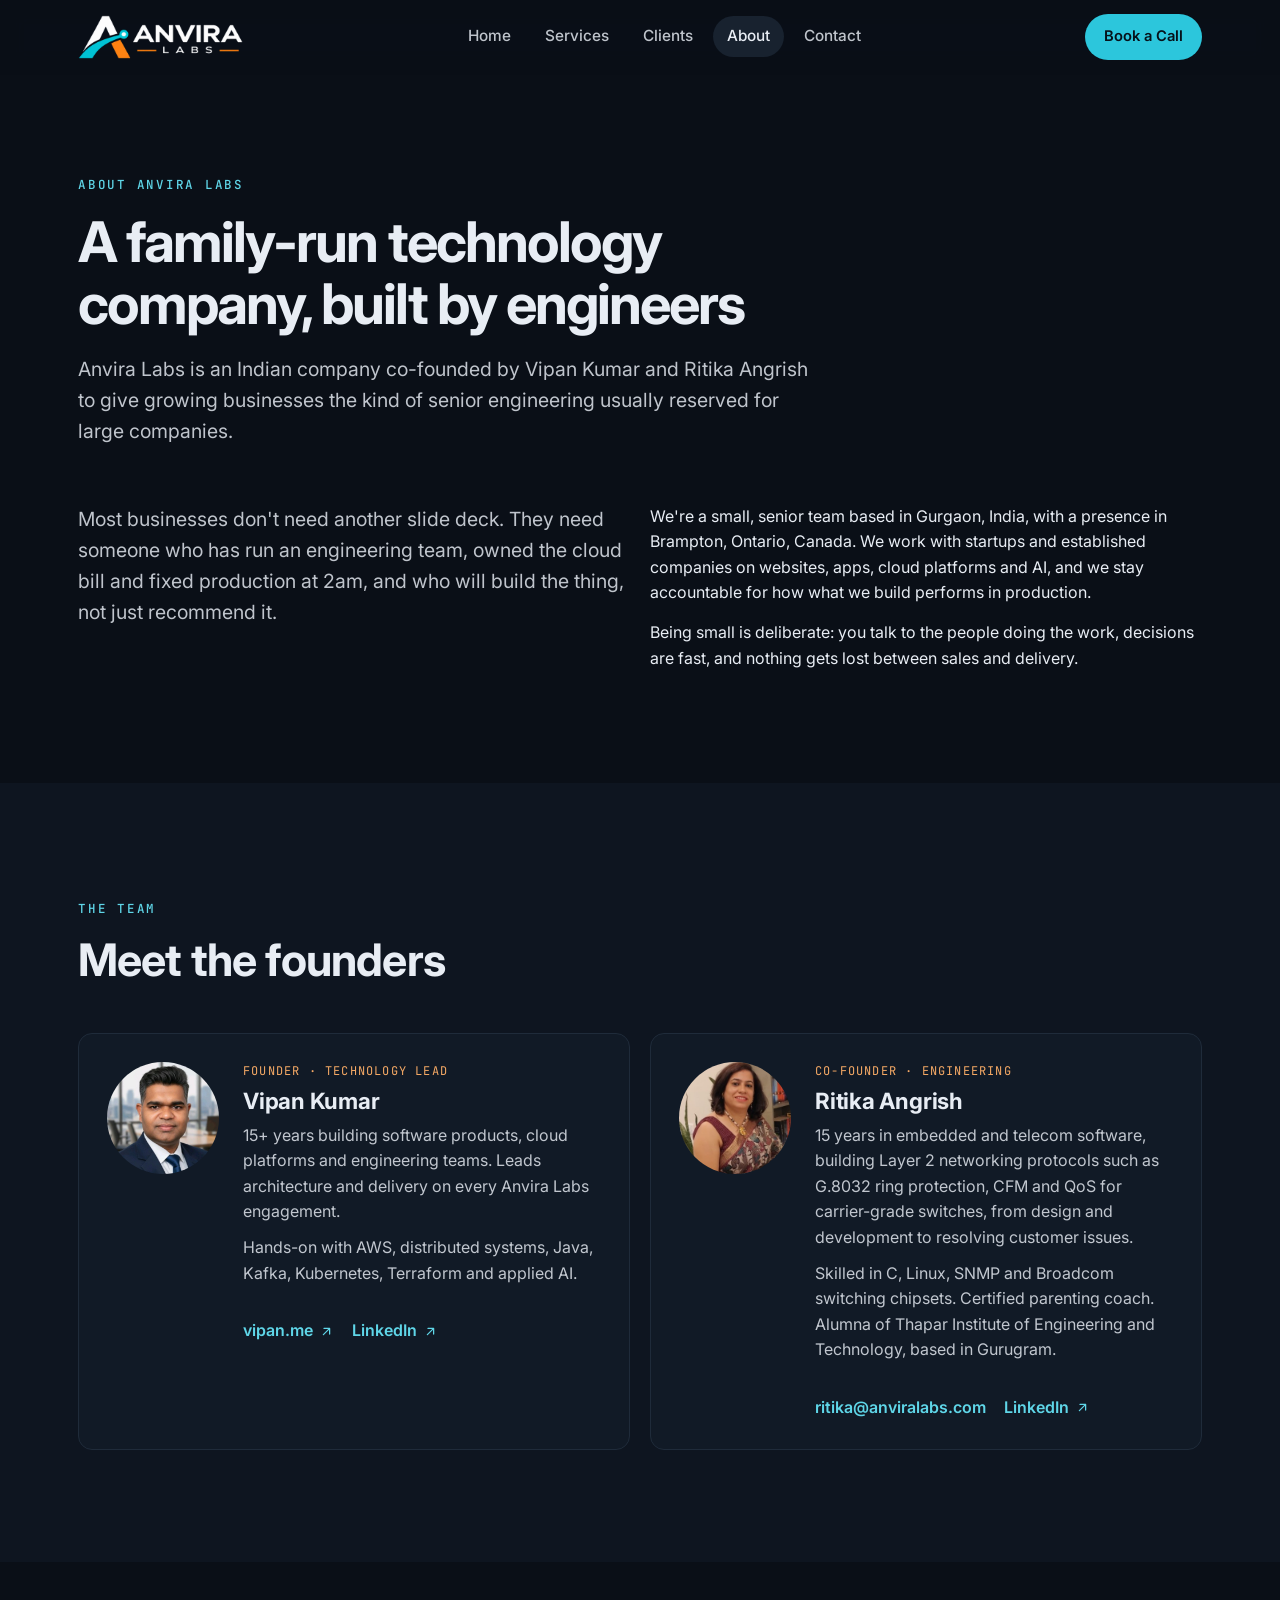
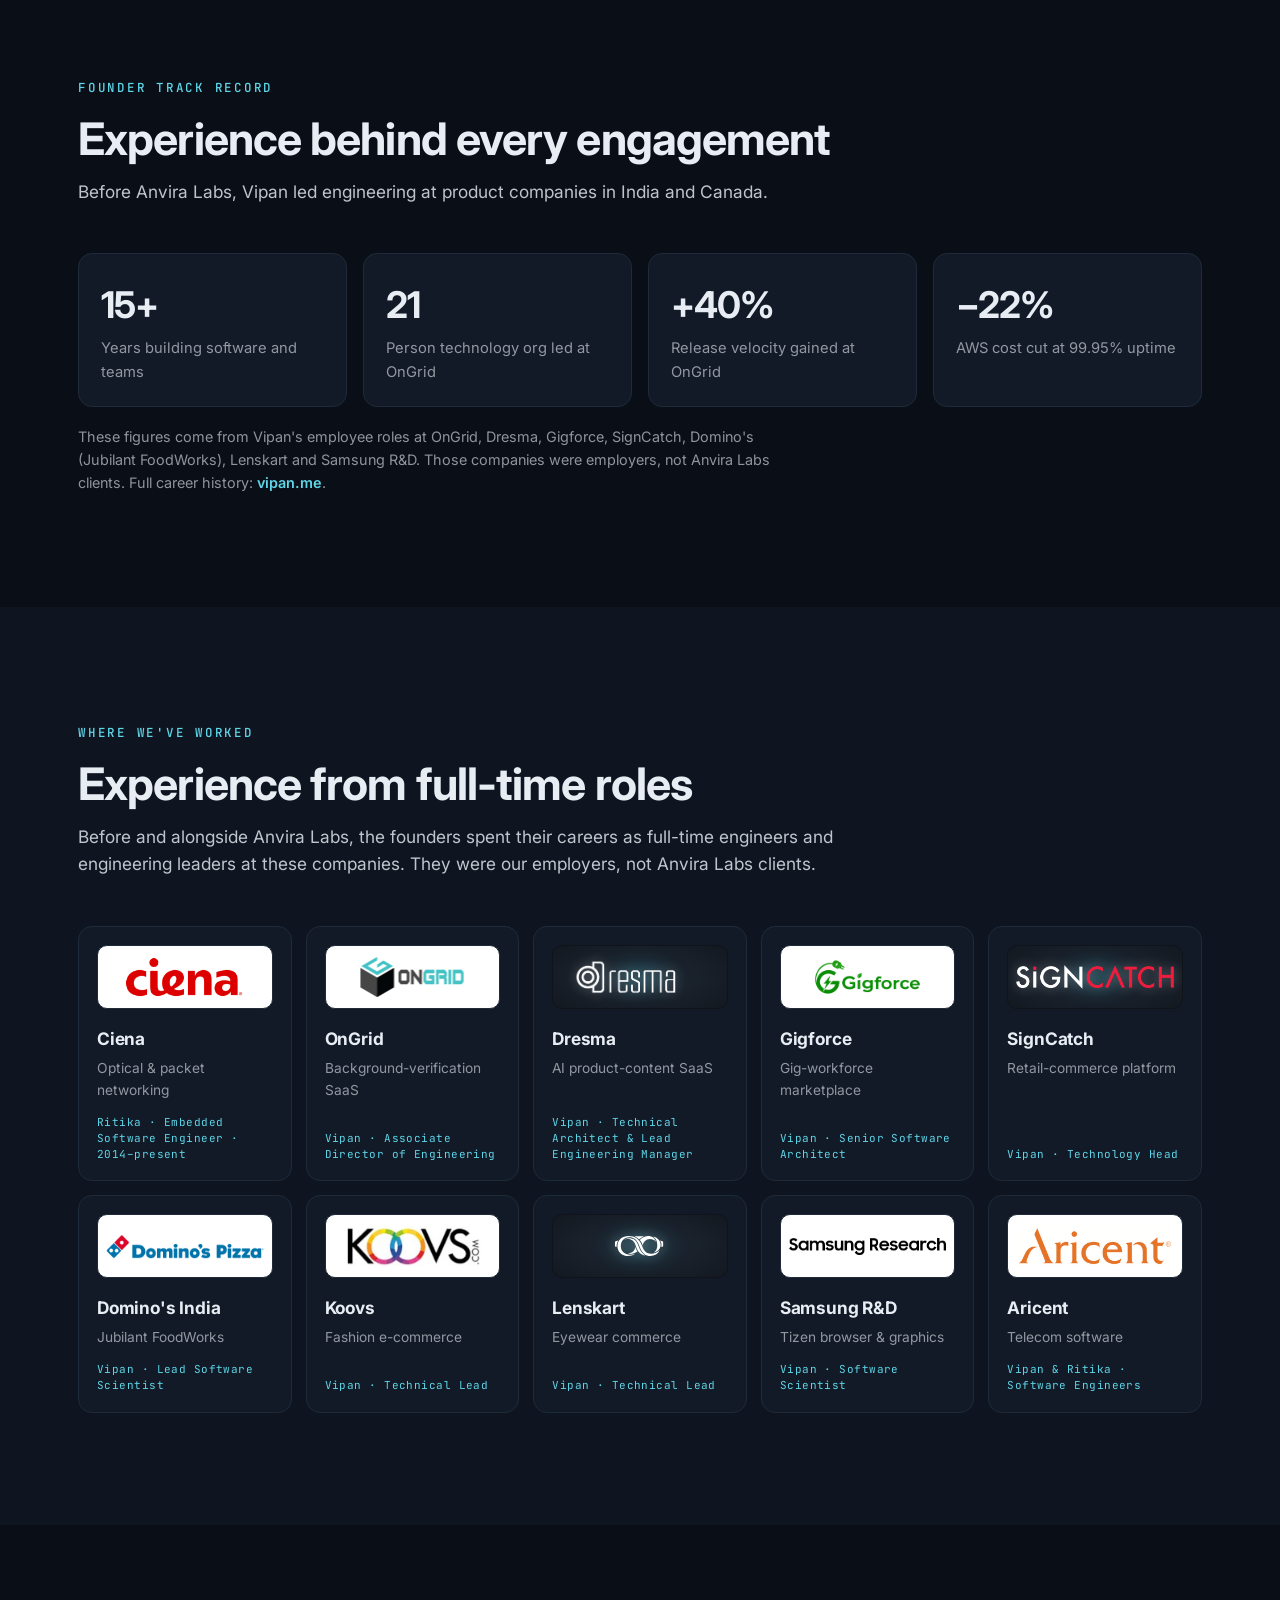
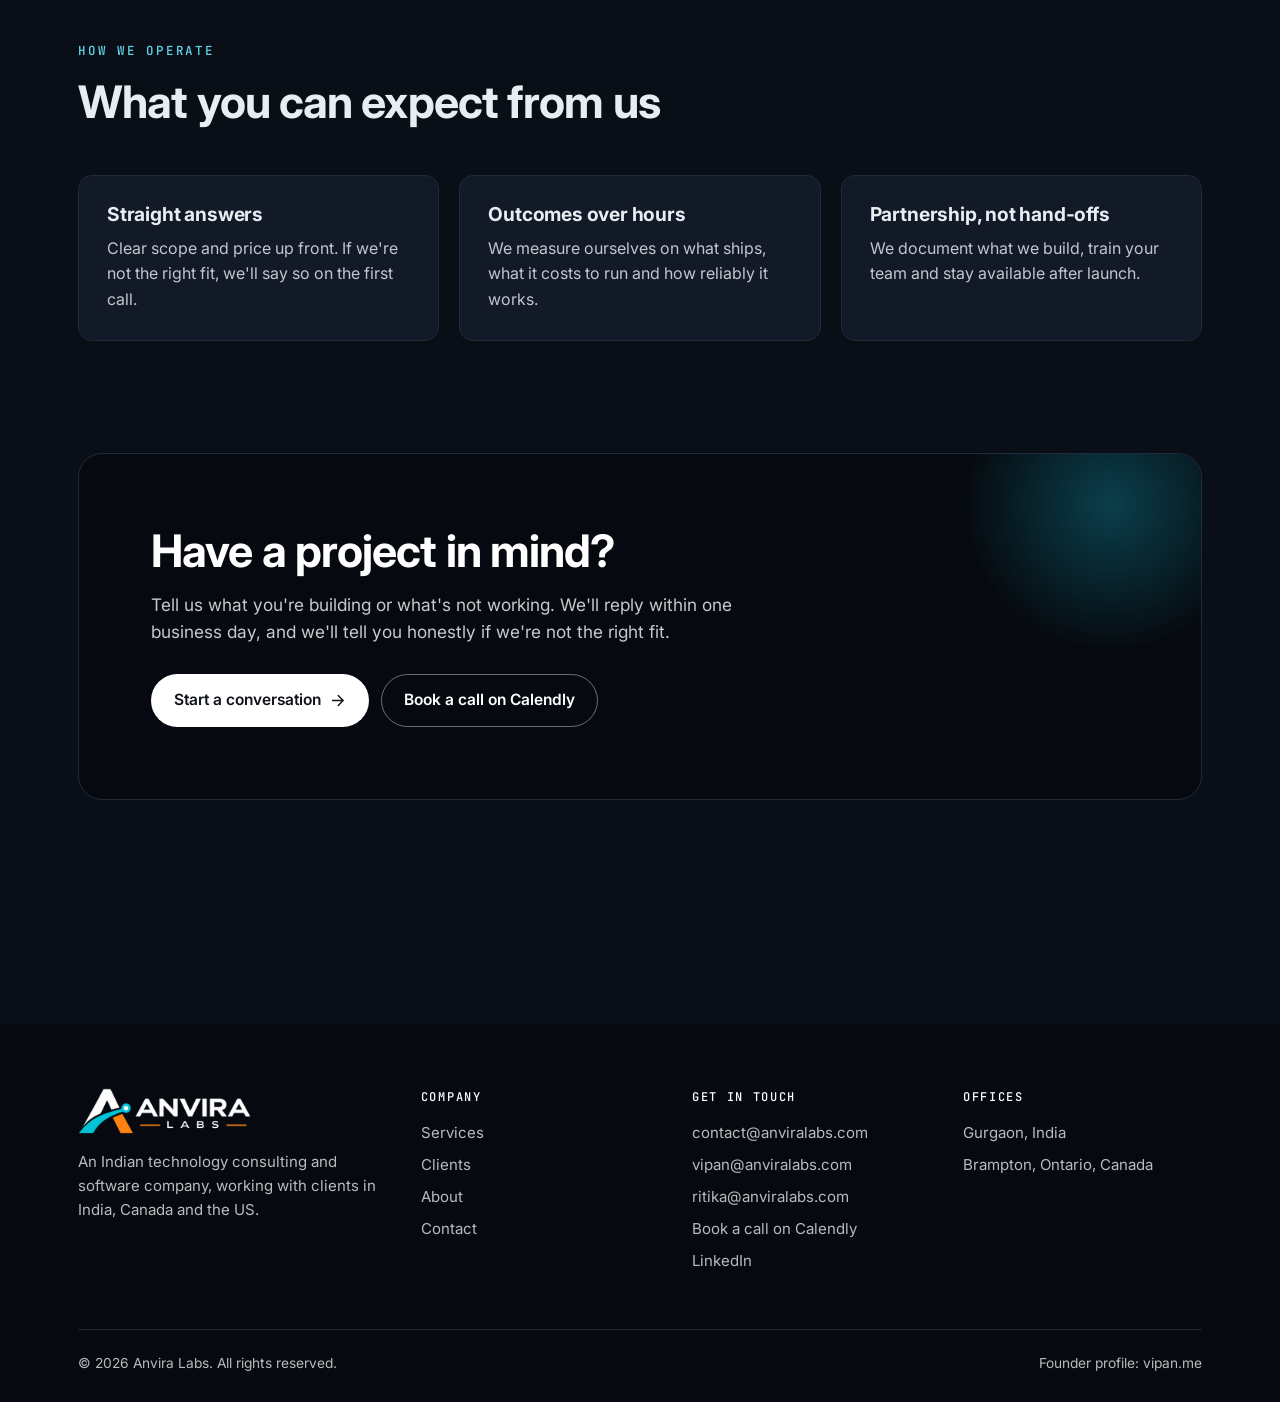
==== commit 8619a49a: "Use new Anvira Labs logo, favicons and share image - Header and footer use a transparent white-text " ====
--- a/about.html
+++ b/about.html
@@ -12,11 +12,15 @@
     <meta property="og:type" content="website">
     <meta property="og:site_name" content="Anvira Labs">
     <link rel="canonical" href="https://www.anviralabs.com/about.html">
-    <link rel="icon" href="data:image/svg+xml,%3Csvg xmlns='http://www.w3.org/2000/svg' viewBox='0 0 64 64'%3E%3Crect width='64' height='64' rx='14' fill='%2310131a'/%3E%3Cpath d='M32 12 14 48h8l4-8h12l4 8h8L32 12zm0 13 6 12H26l6-12z' fill='%230f7f93'/%3E%3Ccircle cx='47' cy='46' r='4' fill='%23d97730'/%3E%3C/svg%3E">
+    <link rel="icon" type="image/png" sizes="32x32" href="assets/logo/favicon-32.png">
+    <link rel="icon" type="image/png" sizes="192x192" href="assets/logo/icon-192.png">
+    <link rel="apple-touch-icon" href="assets/logo/apple-touch-icon.png">
+    <meta property="og:image" content="https://www.anviralabs.com/assets/logo/og-image.png">
+    <meta name="twitter:card" content="summary_large_image">
     <link rel="preconnect" href="https://fonts.googleapis.com">
     <link rel="preconnect" href="https://fonts.gstatic.com" crossorigin>
     <link href="https://fonts.googleapis.com/css2?family=Inter:wght@400;500;600;700&family=JetBrains+Mono:wght@400;500&display=swap" rel="stylesheet">
-    <link rel="stylesheet" href="styles.css?v=20261105h">
+    <link rel="stylesheet" href="styles.css?v=20261105i">
     <script>
         // Site theme. DEFAULT is what visitors see; ?theme=name previews another one.
         (function () {
@@ -34,7 +38,7 @@
     <a class="skip" href="#main">Skip to content</a>
     <nav class="navbar" aria-label="Main">
         <div class="nav-container">
-            <a href="index.html" class="logo"><img src="assets/logo/anvira_labs_logo.png" alt="Anvira Labs" class="logo-img" width="749" height="224"></a>
+            <a href="index.html" class="logo" aria-label="Anvira Labs home"><img src="assets/logo/anvira-logo-light.png" alt="Anvira Labs" class="logo-img logo-on-dark" width="900" height="240"><img src="assets/logo/anvira-logo-dark.png" alt="" aria-hidden="true" class="logo-img logo-on-light" width="900" height="249"></a>
             <ul class="nav-menu" id="nav-menu">
                 <li><a href="index.html">Home</a></li>
                 <li><a href="services.html">Services</a></li>
@@ -180,7 +184,7 @@
         <div class="container">
             <div class="footer-top">
                 <div class="footer-brand">
-                    <img src="assets/logo/anvira_labs_logo.png" alt="Anvira Labs" class="logo-img" width="749" height="224" loading="lazy">
+                    <img src="assets/logo/anvira-logo-light.png" alt="Anvira Labs" class="logo-img" width="900" height="240" loading="lazy">
                     <p>An Indian technology consulting and software company, working with clients in India, Canada and the US.</p>
                 </div>
                 <div class="footer-col">
@@ -210,6 +214,6 @@
             </div>
         </div>
     </footer>
-    <script src="script.js?v=20261105h"></script>
+    <script src="script.js?v=20261105i"></script>
 </body>
 </html>
--- a/styles.css
+++ b/styles.css
@@ -82,7 +82,11 @@
 .navbar { position: sticky; top: 0; z-index: 100; background: var(--nav-bg); backdrop-filter: saturate(160%) blur(12px); -webkit-backdrop-filter: saturate(160%) blur(12px); border-bottom: 1px solid transparent; transition: border-color .2s; }
 .navbar.scrolled { border-bottom-color: var(--line); }
 .nav-container { max-width: var(--container); margin: 0 auto; padding: 14px 28px; display: flex; align-items: center; justify-content: space-between; gap: 20px; position: relative; }
-.logo-img { height: clamp(30px, 3.4vw, 38px); width: auto; }
+.logo { display: inline-flex; align-items: center; }
+.logo-img { height: clamp(34px, 3.6vw, 44px); width: auto; }
+.logo-on-light { display: none; }
+[data-theme="clarity"] .logo-on-dark, [data-theme="aurora"] .logo-on-dark { display: none; }
+[data-theme="clarity"] .logo-on-light, [data-theme="aurora"] .logo-on-light { display: block; }
 .nav-menu { display: flex; gap: 6px; }
 .nav-menu a { display: block; padding: 8px 14px; border-radius: 999px; font-weight: 500; font-size: .96rem; color: var(--ink-80); transition: background .2s, color .2s; }
 .nav-menu a:hover { background: var(--surface); color: var(--ink); }
@@ -251,7 +255,7 @@
 /* ---------- Footer ---------- */
 .footer { background: var(--band); color: rgba(255,255,255,.72); padding: 64px 0 28px; margin-top: clamp(64px, 9vw, 112px); }
 .footer-top { display: grid; grid-template-columns: minmax(0, 1.3fr) repeat(3, minmax(0, 1fr)); gap: 32px; }
-.footer-brand .logo-img { height: 30px; background: #fff; padding: 8px 12px; border-radius: 8px; box-sizing: content-box; }
+.footer-brand .logo-img { height: 46px; }
 .footer-brand p { margin-top: 16px; max-width: 34ch; font-size: .94rem; }
 .footer h5 { font-family: var(--mono); font-size: 12px; letter-spacing: .14em; text-transform: uppercase; color: #fff; font-weight: 500; margin-bottom: 14px; }
 .footer-col a, .footer-col p { display: block; font-size: .94rem; margin-bottom: 8px; overflow-wrap: anywhere; }
@@ -359,8 +363,7 @@
 [data-theme="aurora"] .card, [data-theme="aurora"] .employer, [data-theme="aurora"] .record .fact { backdrop-filter: blur(14px); -webkit-backdrop-filter: blur(14px); box-shadow: 0 10px 30px -20px rgba(20,21,48,.35); }
 [data-theme="aurora"] .cta-band::after { background: radial-gradient(closest-side, rgba(109,93,252,.55), transparent 70%); }
 
-/* Dark themes: keep the dark-text logo readable */
-[data-theme="midnight"] .navbar .logo-img, [data-theme="ember"] .navbar .logo-img { background: #fff; padding: 5px 10px; border-radius: 8px; box-sizing: content-box; height: clamp(24px, 2.8vw, 30px); }
+/* Dark themes */
 [data-theme="midnight"] .field input, [data-theme="midnight"] .field select, [data-theme="midnight"] .field textarea,
 [data-theme="ember"] .field input, [data-theme="ember"] .field select, [data-theme="ember"] .field textarea { color-scheme: dark; }
 [data-theme="midnight"] .form-status:not(.is-success), [data-theme="ember"] .form-status:not(.is-success) { background: #3a1a12; color: #ffd9cc; border-color: #6b2e1d; }
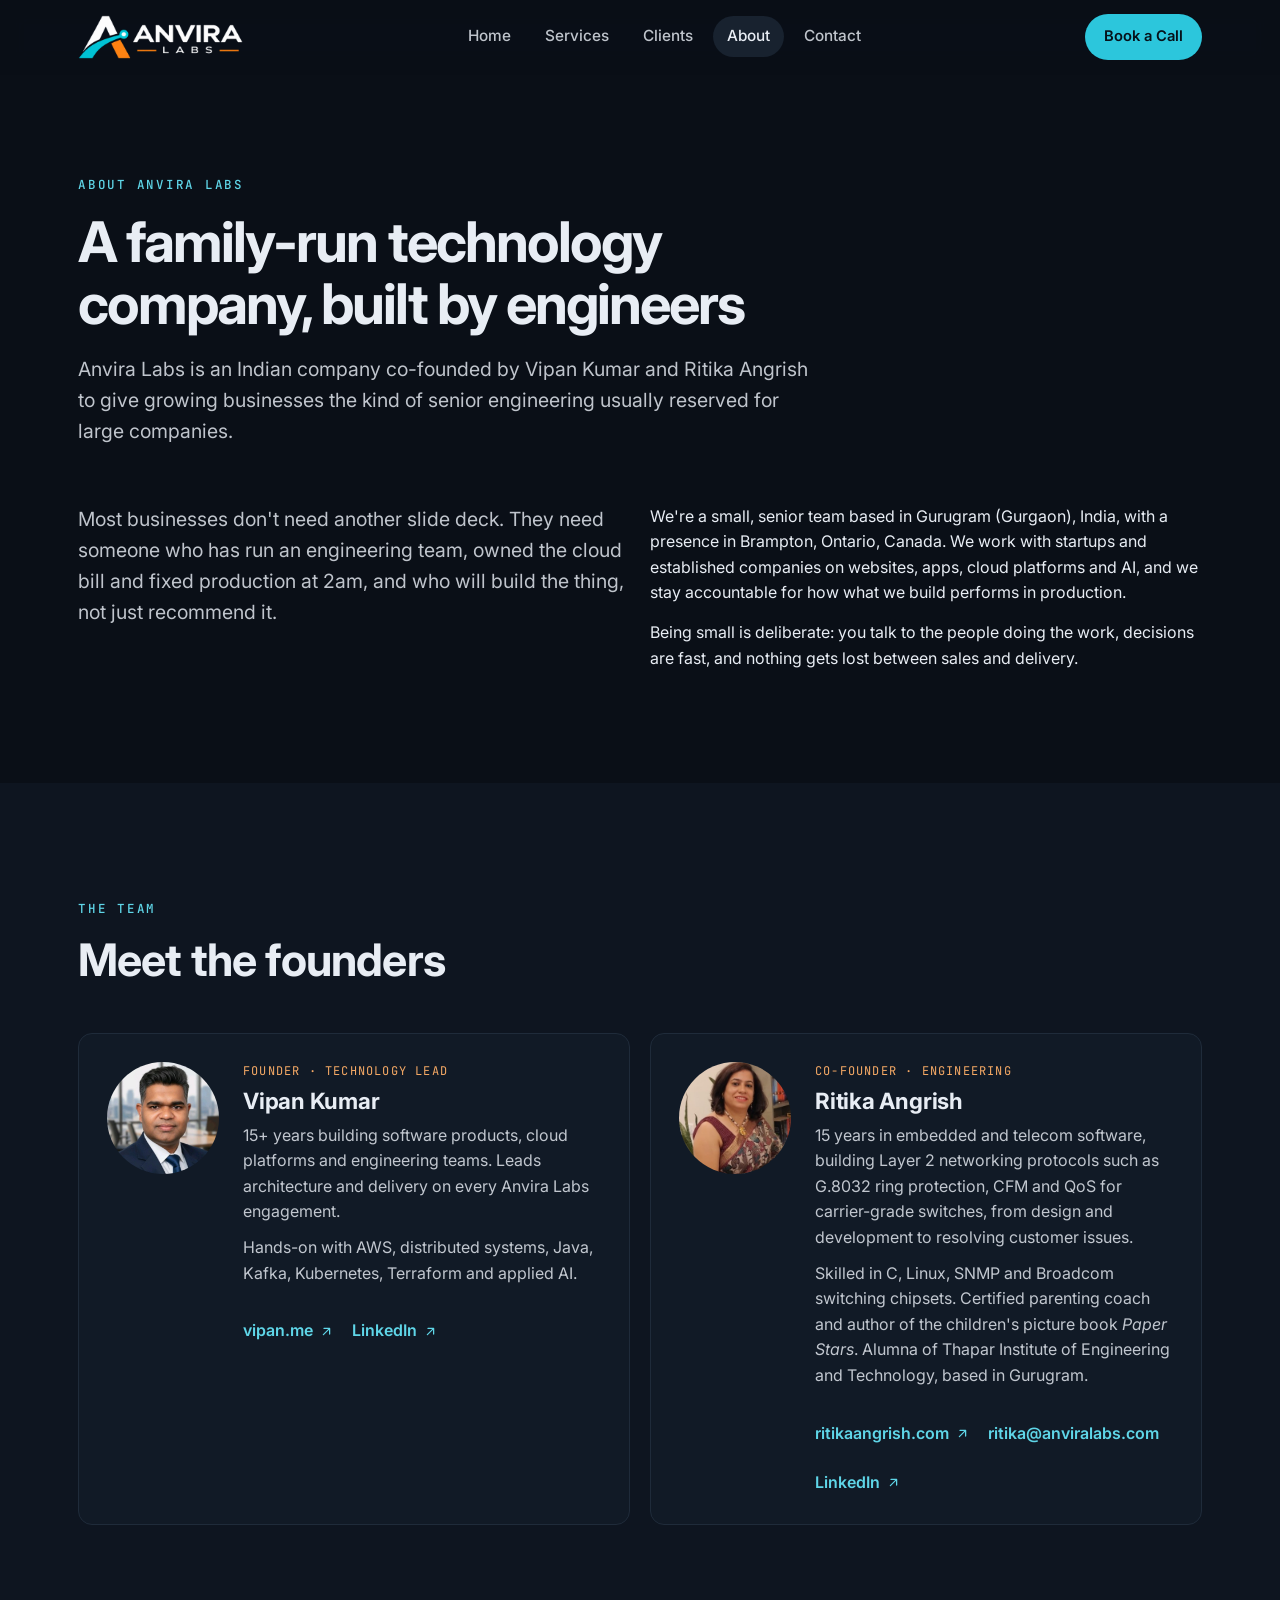
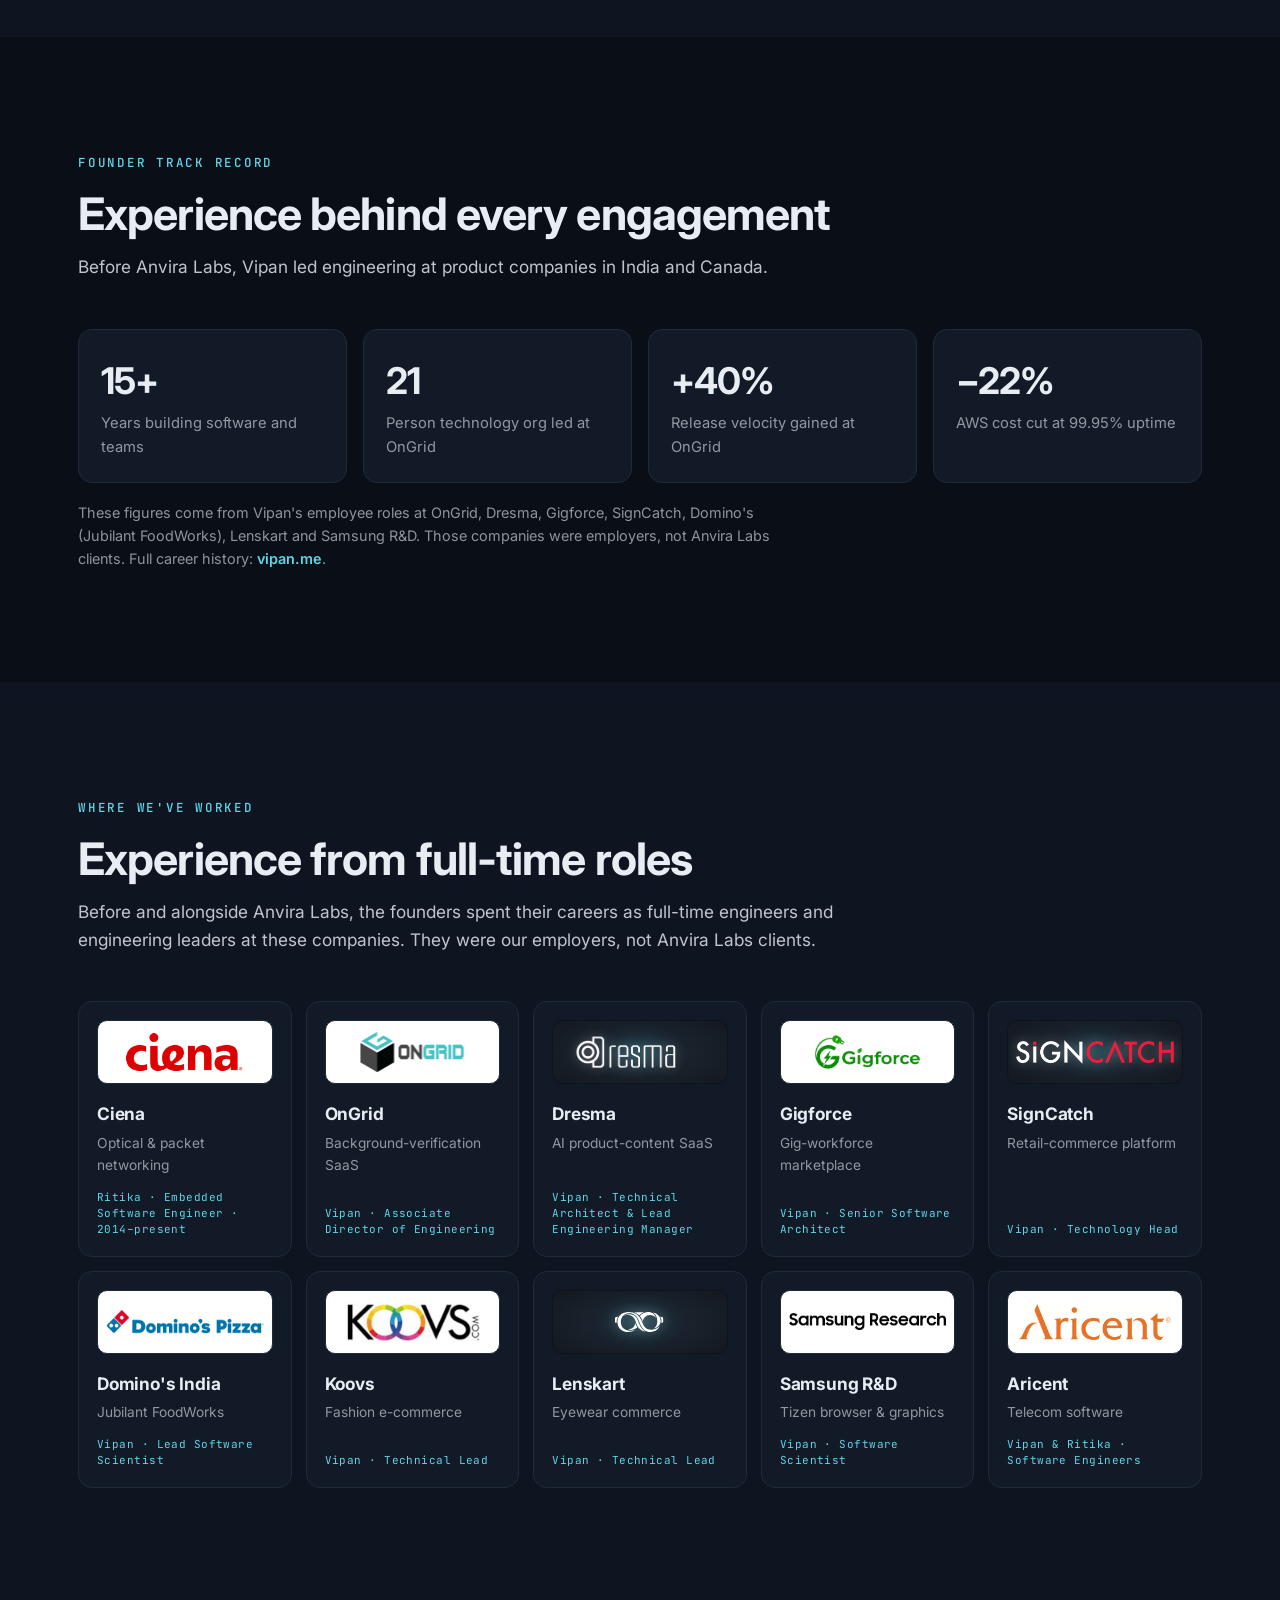
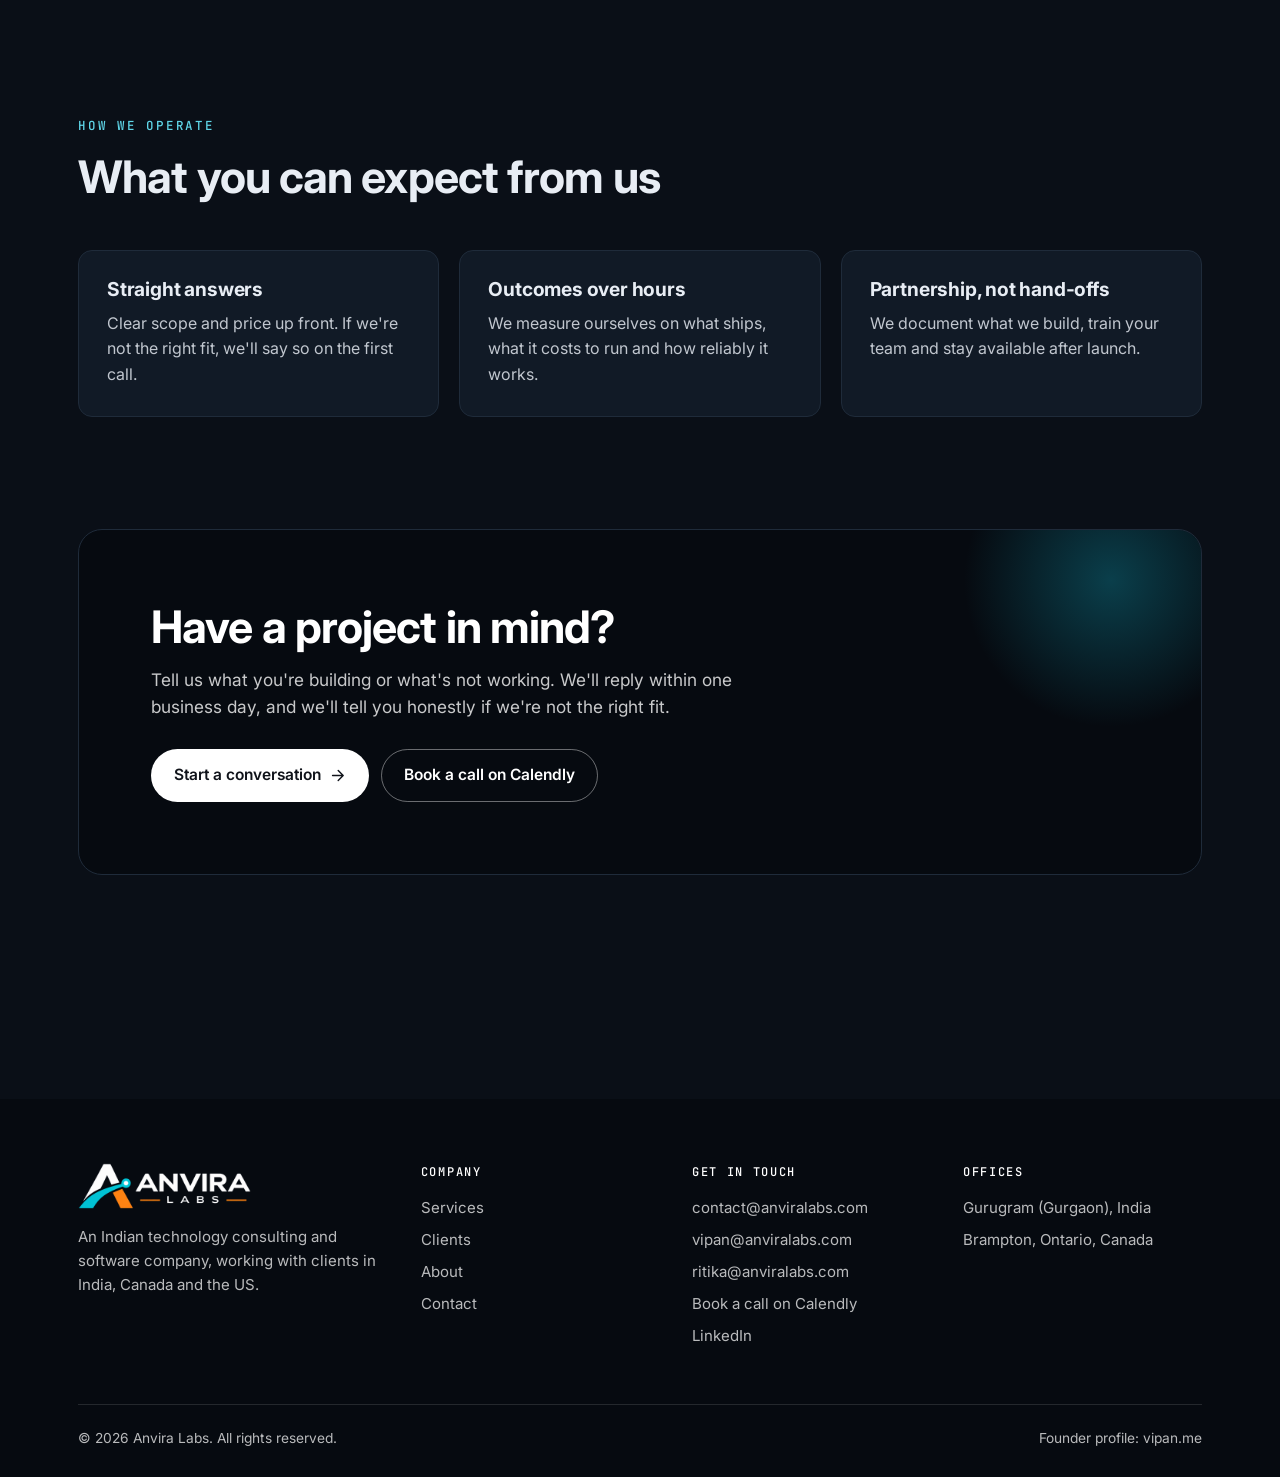
==== commit 8ac041d2: "Add SEO: keywords, structured data, FAQ, sitemap, robots and llms.txt - Page titles and descriptions" ====
--- a/about.html
+++ b/about.html
@@ -5,12 +5,23 @@
     <meta name="viewport" content="width=device-width, initial-scale=1.0">
     <meta name="theme-color" content="#0a0f17">
     <meta name="color-scheme" content="dark">
-    <title>About | Anvira Labs</title>
-    <meta name="description" content="Anvira Labs is a family-run Indian technology company founded by Vipan Kumar, with offices in Gurgaon, India and Brampton, Ontario, Canada.">
-    <meta property="og:title" content="About | Anvira Labs">
-    <meta property="og:description" content="Anvira Labs is a family-run Indian technology company founded by Vipan Kumar, with offices in Gurgaon, India and Brampton, Ontario, Canada.">
+    <title>About Anvira Labs | Founders Vipan Kumar & Ritika Angrish</title>
+    <meta name="description" content="Family-run Indian software company co-founded by Vipan Kumar and Ritika Angrish. Based in Gurugram, with a presence in Brampton, Canada.">
+    <meta name="keywords" content="Anvira Labs founders, Vipan Kumar, Ritika Angrish, Indian technology company, family-run software company, software engineers Gurugram, engineering leadership">
+    <meta name="robots" content="index, follow, max-image-preview:large, max-snippet:-1">
+    <meta name="author" content="Anvira Labs">
+    <meta name="geo.region" content="IN-HR">
+    <meta name="geo.placename" content="Gurugram">
+    <meta property="og:title" content="About Anvira Labs | Founders Vipan Kumar & Ritika Angrish">
+    <meta property="og:description" content="Family-run Indian software company co-founded by Vipan Kumar and Ritika Angrish. Based in Gurugram, with a presence in Brampton, Canada.">
     <meta property="og:type" content="website">
     <meta property="og:site_name" content="Anvira Labs">
+    <meta property="og:url" content="https://www.anviralabs.com/about.html">
+    <meta property="og:locale" content="en_IN">
+    <meta property="og:locale:alternate" content="en_CA">
+    <meta property="og:image:width" content="1200">
+    <meta property="og:image:height" content="630">
+    <meta property="og:image:alt" content="Anvira Labs logo">
     <link rel="canonical" href="https://www.anviralabs.com/about.html">
     <link rel="icon" type="image/png" sizes="32x32" href="assets/logo/favicon-32.png">
     <link rel="icon" type="image/png" sizes="192x192" href="assets/logo/icon-192.png">
@@ -20,7 +31,9 @@
     <link rel="preconnect" href="https://fonts.googleapis.com">
     <link rel="preconnect" href="https://fonts.gstatic.com" crossorigin>
     <link href="https://fonts.googleapis.com/css2?family=Inter:wght@400;500;600;700&family=JetBrains+Mono:wght@400;500&display=swap" rel="stylesheet">
-    <link rel="stylesheet" href="styles.css?v=20261105i">
+    <link rel="stylesheet" href="styles.css?v=20261105j">
+    <script type="application/ld+json">{"@context": "https://schema.org", "@type": ["Organization", "ProfessionalService"], "@id": "https://www.anviralabs.com/#org", "name": "Anvira Labs", "url": "https://www.anviralabs.com/", "logo": "https://www.anviralabs.com/assets/logo/icon-512.png", "image": "https://www.anviralabs.com/assets/logo/og-image.png", "description": "Software development company in Gurugram, India, also in Brampton, Canada. Websites, apps, SaaS, AI and AWS cloud for startups and SMBs.", "email": "contact@anviralabs.com", "slogan": "We build and fix the technology growing companies run on.", "founder": [{"@type": "Person", "@id": "https://www.anviralabs.com/about.html#vipan", "name": "Vipan Kumar", "jobTitle": "Founder & Technology Lead", "url": "https://vipan.me/", "sameAs": ["https://vipan.me/", "https://www.linkedin.com/in/vipankverma/"], "alumniOf": "Thapar Institute of Engineering and Technology"}, {"@type": "Person", "@id": "https://www.anviralabs.com/about.html#ritika", "name": "Ritika Angrish", "jobTitle": "Co-founder, Engineering", "email": "ritika@anviralabs.com", "url": "https://ritikaangrish.com/", "sameAs": ["https://ritikaangrish.com/", "https://www.linkedin.com/in/ritika-angrish/"], "alumniOf": "Thapar Institute of Engineering and Technology"}], "address": {"@type": "PostalAddress", "addressLocality": "Gurugram", "addressRegion": "Haryana", "addressCountry": "IN"}, "location": [{"@type": "Place", "name": "Anvira Labs, Gurugram", "address": {"@type": "PostalAddress", "addressLocality": "Gurugram", "addressRegion": "Haryana", "addressCountry": "IN"}}, {"@type": "Place", "name": "Anvira Labs, Brampton", "address": {"@type": "PostalAddress", "addressLocality": "Brampton", "addressRegion": "ON", "addressCountry": "CA"}}], "areaServed": [{"@type": "City", "name": "Gurugram"}, {"@type": "AdministrativeArea", "name": "Delhi NCR"}, {"@type": "Country", "name": "India"}, {"@type": "City", "name": "Brampton"}, {"@type": "City", "name": "Toronto"}, {"@type": "AdministrativeArea", "name": "Ontario"}, {"@type": "Country", "name": "Canada"}, {"@type": "Country", "name": "United States"}], "knowsAbout": ["Custom software development", "Web application development", "Mobile app development", "SaaS platforms", "Generative AI", "LLM integration", "Retrieval-augmented generation", "AWS", "Kubernetes", "Terraform", "DevOps", "CI/CD", "FinOps", "Cloud cost optimization", "Software architecture", "Fractional CTO", "Technical due diligence", "Java", "Spring Boot", "Node.js", "Python", "Kafka"], "contactPoint": [{"@type": "ContactPoint", "contactType": "sales", "email": "contact@anviralabs.com", "url": "https://www.anviralabs.com/contact.html", "availableLanguage": ["English", "Hindi"], "areaServed": ["IN", "CA", "US"]}], "hasOfferCatalog": {"@type": "OfferCatalog", "name": "Anvira Labs services", "itemListElement": [{"@type": "Offer", "itemOffered": {"@type": "Service", "name": "Custom Software & Product Engineering", "description": "Websites, web apps, mobile apps, SaaS platforms, APIs and integrations.", "url": "https://www.anviralabs.com/services.html#custom-software", "provider": {"@id": "https://www.anviralabs.com/#org"}, "areaServed": [{"@type": "City", "name": "Gurugram"}, {"@type": "AdministrativeArea", "name": "Delhi NCR"}, {"@type": "Country", "name": "India"}, {"@type": "City", "name": "Brampton"}, {"@type": "City", "name": "Toronto"}, {"@type": "AdministrativeArea", "name": "Ontario"}, {"@type": "Country", "name": "Canada"}, {"@type": "Country", "name": "United States"}]}}, {"@type": "Offer", "itemOffered": {"@type": "Service", "name": "AI Enablement", "description": "LLM and RAG features, AI chat assistants, content pipelines and automation.", "url": "https://www.anviralabs.com/services.html#ai", "provider": {"@id": "https://www.anviralabs.com/#org"}, "areaServed": [{"@type": "City", "name": "Gurugram"}, {"@type": "AdministrativeArea", "name": "Delhi NCR"}, {"@type": "Country", "name": "India"}, {"@type": "City", "name": "Brampton"}, {"@type": "City", "name": "Toronto"}, {"@type": "AdministrativeArea", "name": "Ontario"}, {"@type": "Country", "name": "Canada"}, {"@type": "Country", "name": "United States"}]}}, {"@type": "Offer", "itemOffered": {"@type": "Service", "name": "Cloud, DevOps & Cost Optimization", "description": "AWS infrastructure, Terraform, CI/CD, monitoring and cloud-cost audits.", "url": "https://www.anviralabs.com/services.html#cloud", "provider": {"@id": "https://www.anviralabs.com/#org"}, "areaServed": [{"@type": "City", "name": "Gurugram"}, {"@type": "AdministrativeArea", "name": "Delhi NCR"}, {"@type": "Country", "name": "India"}, {"@type": "City", "name": "Brampton"}, {"@type": "City", "name": "Toronto"}, {"@type": "AdministrativeArea", "name": "Ontario"}, {"@type": "Country", "name": "Canada"}, {"@type": "Country", "name": "United States"}]}}, {"@type": "Offer", "itemOffered": {"@type": "Service", "name": "Fractional CTO & Technology Advisory", "description": "Architecture, hiring, delivery oversight and technical due diligence.", "url": "https://www.anviralabs.com/services.html#cto", "provider": {"@id": "https://www.anviralabs.com/#org"}, "areaServed": [{"@type": "City", "name": "Gurugram"}, {"@type": "AdministrativeArea", "name": "Delhi NCR"}, {"@type": "Country", "name": "India"}, {"@type": "City", "name": "Brampton"}, {"@type": "City", "name": "Toronto"}, {"@type": "AdministrativeArea", "name": "Ontario"}, {"@type": "Country", "name": "Canada"}, {"@type": "Country", "name": "United States"}]}}]}}</script>
+    <script type="application/ld+json">{"@context": "https://schema.org", "@type": "BreadcrumbList", "itemListElement": [{"@type": "ListItem", "position": 1, "name": "Home", "item": "https://www.anviralabs.com/"}, {"@type": "ListItem", "position": 2, "name": "About", "item": "https://www.anviralabs.com/about.html"}]}</script>
     <script>
         // Site theme. DEFAULT is what visitors see; ?theme=name previews another one.
         (function () {
@@ -69,7 +82,7 @@
                         <p class="lede">Most businesses don't need another slide deck. They need someone who has run an engineering team, owned the cloud bill and fixed production at 2am, and who will build the thing, not just recommend it.</p>
                     </div>
                     <div class="reveal">
-                        <p>We're a small, senior team based in Gurgaon, India, with a presence in Brampton, Ontario, Canada. We work with startups and established companies on websites, apps, cloud platforms and AI, and we stay accountable for how what we build performs in production.</p>
+                        <p>We're a small, senior team based in Gurugram (Gurgaon), India, with a presence in Brampton, Ontario, Canada. We work with startups and established companies on websites, apps, cloud platforms and AI, and we stay accountable for how what we build performs in production.</p>
                         <p style="margin-top:14px">Being small is deliberate: you talk to the people doing the work, decisions are fast, and nothing gets lost between sales and delivery.</p>
                     </div>
                 </div>
@@ -102,8 +115,9 @@
                         <div class="role">Co-founder · Engineering</div>
                         <h3>Ritika Angrish</h3>
                         <p>15 years in embedded and telecom software, building Layer 2 networking protocols such as G.8032 ring protection, CFM and QoS for carrier-grade switches, from design and development to resolving customer issues.</p>
-                        <p class="muted">Skilled in C, Linux, SNMP and Broadcom switching chipsets. Certified parenting coach. Alumna of Thapar Institute of Engineering and Technology, based in Gurugram.</p>
+                        <p class="muted">Skilled in C, Linux, SNMP and Broadcom switching chipsets. Certified parenting coach and author of the children's picture book <em>Paper Stars</em>. Alumna of Thapar Institute of Engineering and Technology, based in Gurugram.</p>
                         <div class="team-links">
+                            <a class="link-arrow" href="https://ritikaangrish.com/" target="_blank" rel="noopener">ritikaangrish.com <svg viewBox="0 0 24 24" fill="none" stroke="currentColor" stroke-width="2" stroke-linecap="round" stroke-linejoin="round" aria-hidden="true"><path d="M7 17L17 7M8 7h9v9"/></svg></a>
                             <a class="link-arrow" href="mailto:ritika@anviralabs.com">ritika@anviralabs.com</a>
                             <a class="link-arrow" href="https://www.linkedin.com/in/ritika-angrish/" target="_blank" rel="noopener">LinkedIn <svg viewBox="0 0 24 24" fill="none" stroke="currentColor" stroke-width="2" stroke-linecap="round" stroke-linejoin="round" aria-hidden="true"><path d="M7 17L17 7M8 7h9v9"/></svg></a>
                         </div>
@@ -204,7 +218,7 @@
                 </div>
                 <div class="footer-col">
                     <h5>Offices</h5>
-                    <p>Gurgaon, India</p>
+                    <p>Gurugram (Gurgaon), India</p>
                     <p>Brampton, Ontario, Canada</p>
                 </div>
             </div>
@@ -214,6 +228,6 @@
             </div>
         </div>
     </footer>
-    <script src="script.js?v=20261105i"></script>
+    <script src="script.js?v=20261105j"></script>
 </body>
 </html>
--- a/styles.css
+++ b/styles.css
@@ -372,3 +372,12 @@
 .theme-switch { position: fixed; right: 16px; bottom: 16px; z-index: 300; display: flex; gap: 6px; padding: 6px; background: #10131a; border-radius: 999px; box-shadow: 0 10px 30px -10px rgba(0,0,0,.5); }
 .theme-switch button { padding: 8px 14px; border-radius: 999px; color: #fff; font-size: .85rem; font-weight: 600; }
 .theme-switch button[aria-pressed="true"] { background: #fff; color: #10131a; }
+
+/* FAQ (services page) */
+.faq { display: grid; gap: 12px; max-width: 880px; }
+.faq-item { background: var(--card); border: 1px solid var(--line); border-radius: var(--radius); padding: 0 22px; }
+.faq-item summary { cursor: pointer; list-style: none; padding: 18px 28px 18px 0; font-weight: 600; font-size: 1.05rem; position: relative; }
+.faq-item summary::-webkit-details-marker { display: none; }
+.faq-item summary::after { content: "+"; position: absolute; right: 0; top: 50%; transform: translateY(-50%); font-family: var(--mono); font-size: 1.3rem; color: var(--teal); }
+.faq-item[open] summary::after { content: "−"; }
+.faq-item p { padding: 0 0 20px; color: var(--ink-80); }
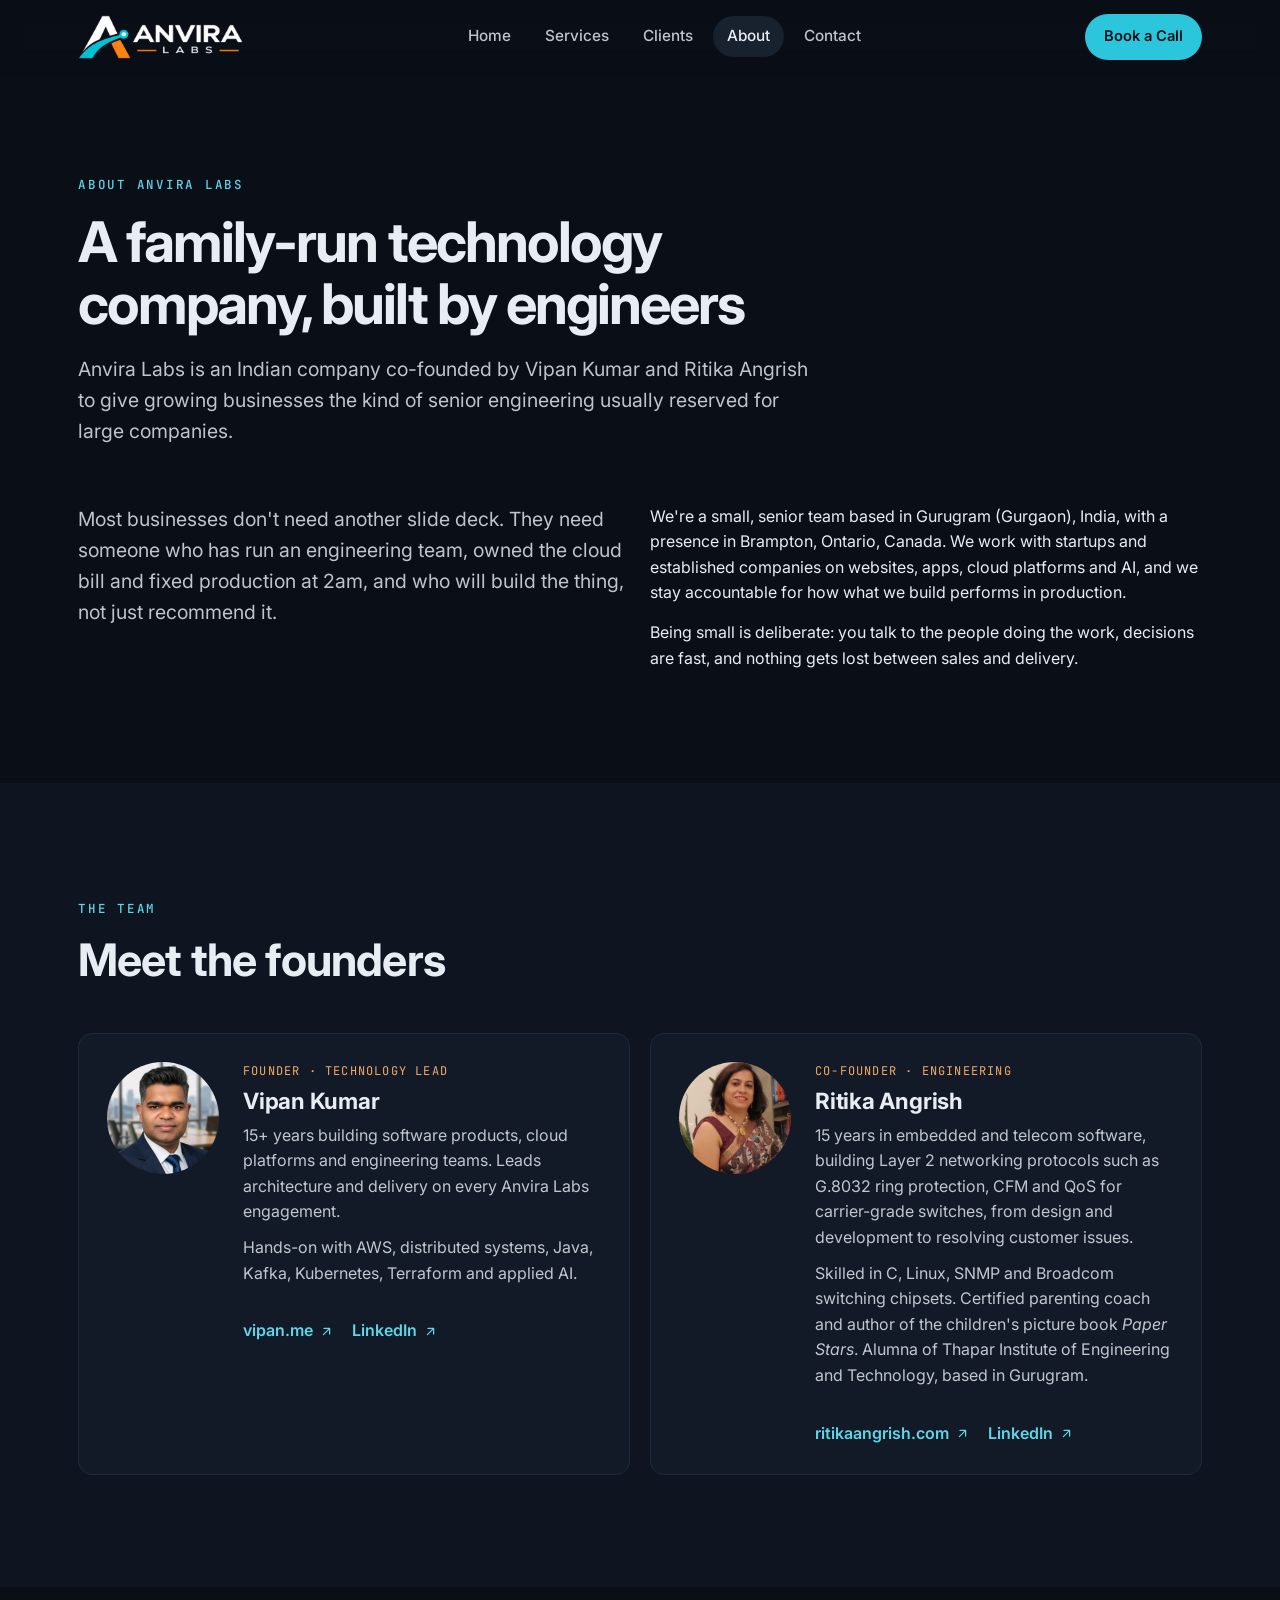
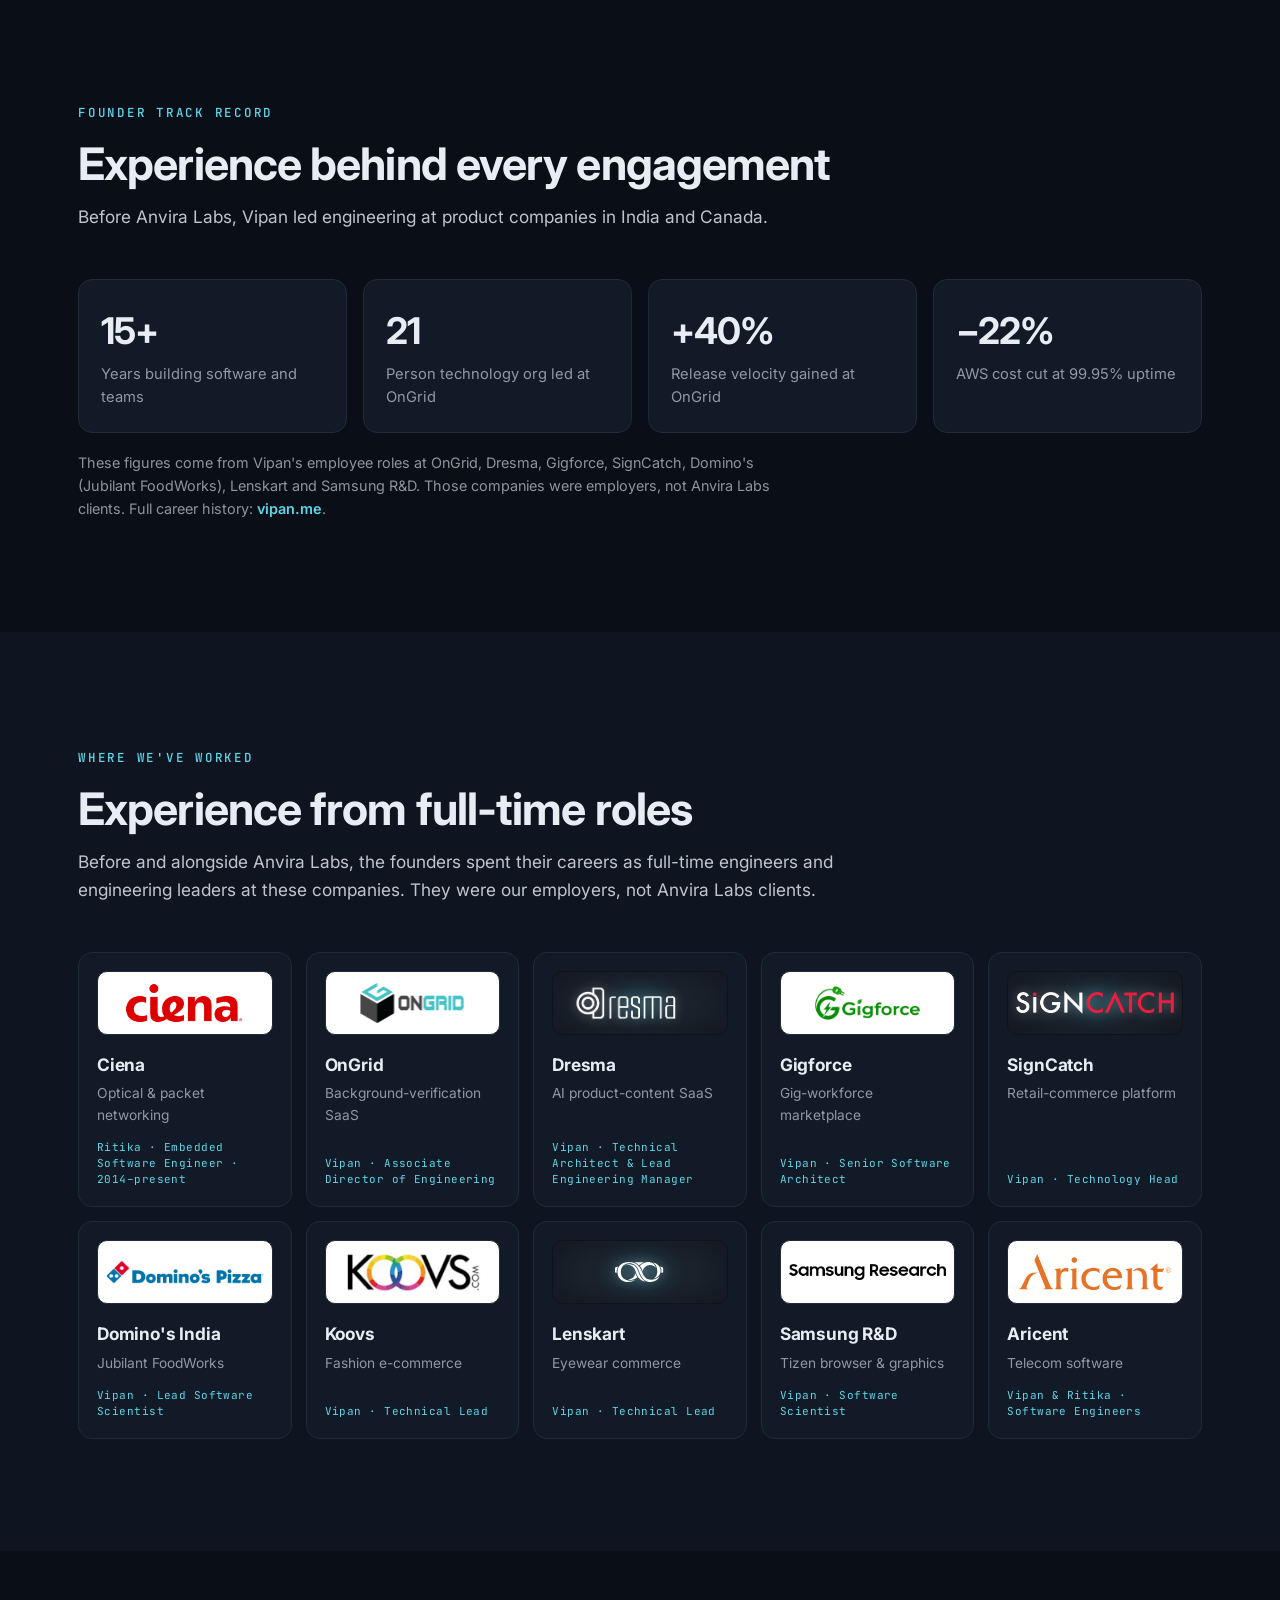
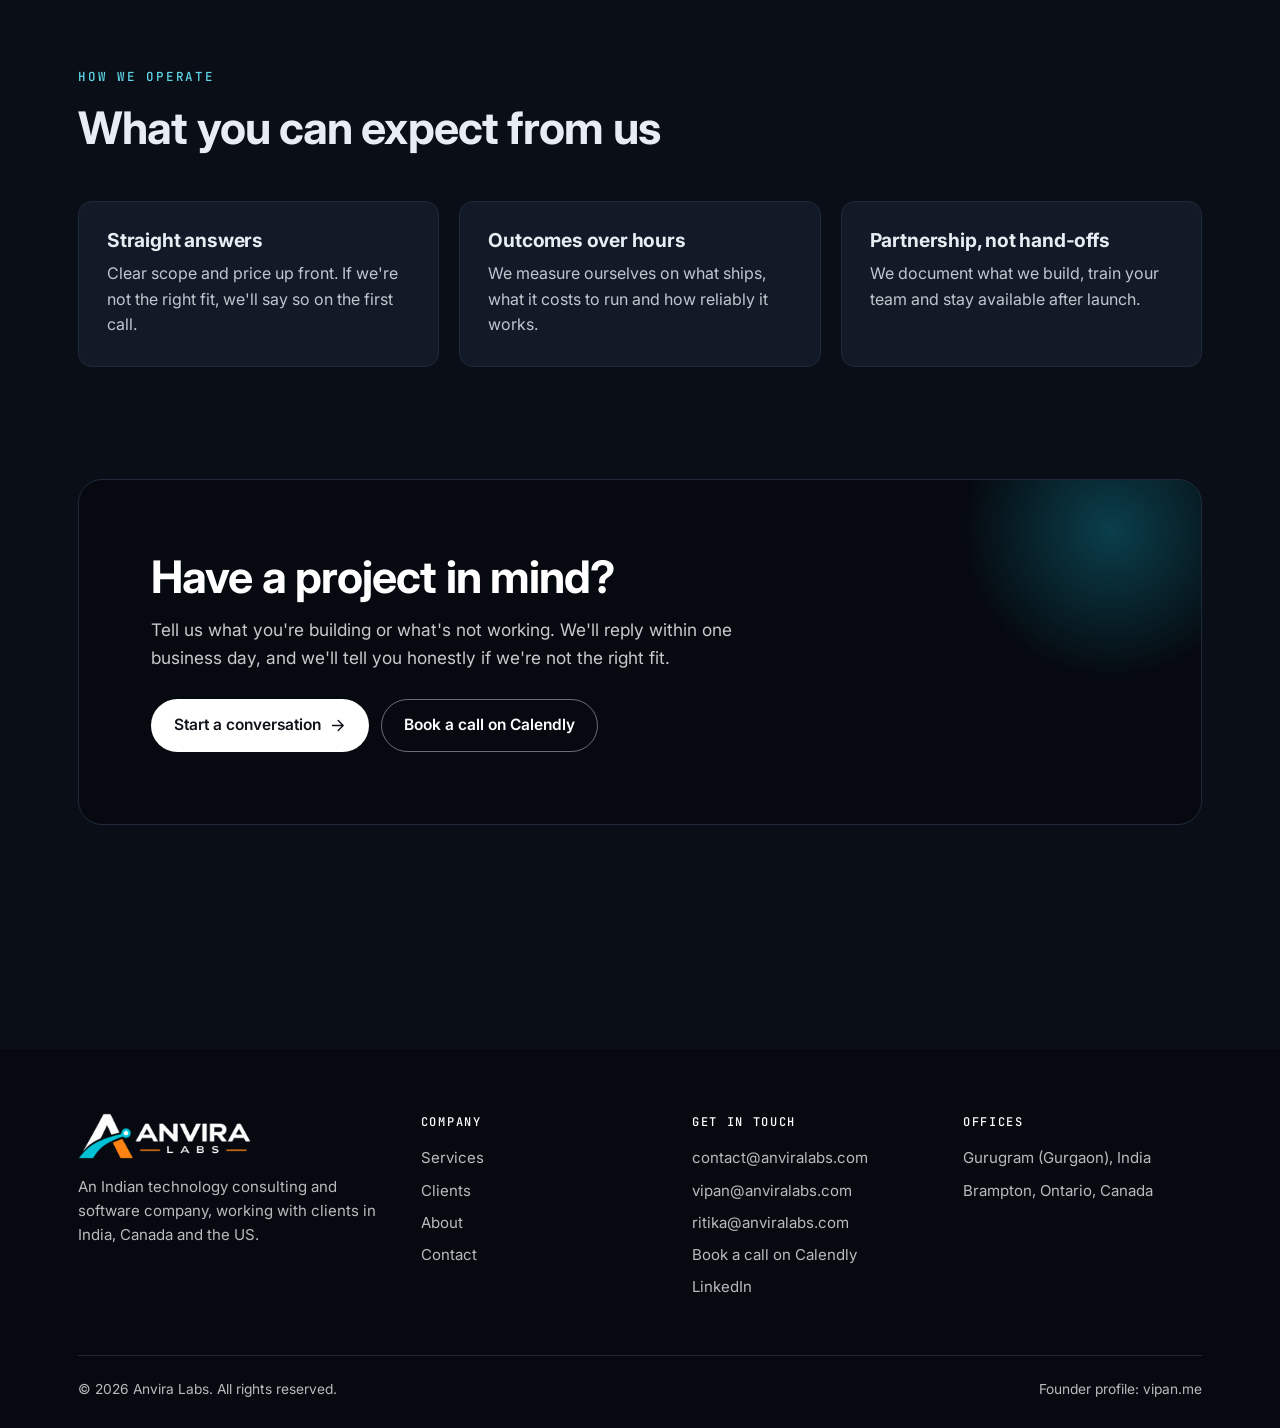
==== commit 8be77e87: "Remove co-founder email link from founder cards Co-Authored-By: Claude Opus 5.5 <noreply@anthropic.c" ====
--- a/about.html
+++ b/about.html
@@ -46,6 +46,13 @@
             document.documentElement.setAttribute('data-theme', t);
         })();
     </script>
+    <script type="text/javascript">
+        (function(c,l,a,r,i,t,y){
+            c[a]=c[a]||function(){(c[a].q=c[a].q||[]).push(arguments)};
+            t=l.createElement(r);t.async=1;t.src="https://www.clarity.ms/tag/"+i;
+            y=l.getElementsByTagName(r)[0];y.parentNode.insertBefore(t,y);
+        })(window, document, "clarity", "script", "z94h2r2iiu");
+    </script>
 </head>
 <body>
     <a class="skip" href="#main">Skip to content</a>
@@ -118,7 +125,6 @@
                         <p class="muted">Skilled in C, Linux, SNMP and Broadcom switching chipsets. Certified parenting coach and author of the children's picture book <em>Paper Stars</em>. Alumna of Thapar Institute of Engineering and Technology, based in Gurugram.</p>
                         <div class="team-links">
                             <a class="link-arrow" href="https://ritikaangrish.com/" target="_blank" rel="noopener">ritikaangrish.com <svg viewBox="0 0 24 24" fill="none" stroke="currentColor" stroke-width="2" stroke-linecap="round" stroke-linejoin="round" aria-hidden="true"><path d="M7 17L17 7M8 7h9v9"/></svg></a>
-                            <a class="link-arrow" href="mailto:ritika@anviralabs.com">ritika@anviralabs.com</a>
                             <a class="link-arrow" href="https://www.linkedin.com/in/ritika-angrish/" target="_blank" rel="noopener">LinkedIn <svg viewBox="0 0 24 24" fill="none" stroke="currentColor" stroke-width="2" stroke-linecap="round" stroke-linejoin="round" aria-hidden="true"><path d="M7 17L17 7M8 7h9v9"/></svg></a>
                         </div>
                     </div>
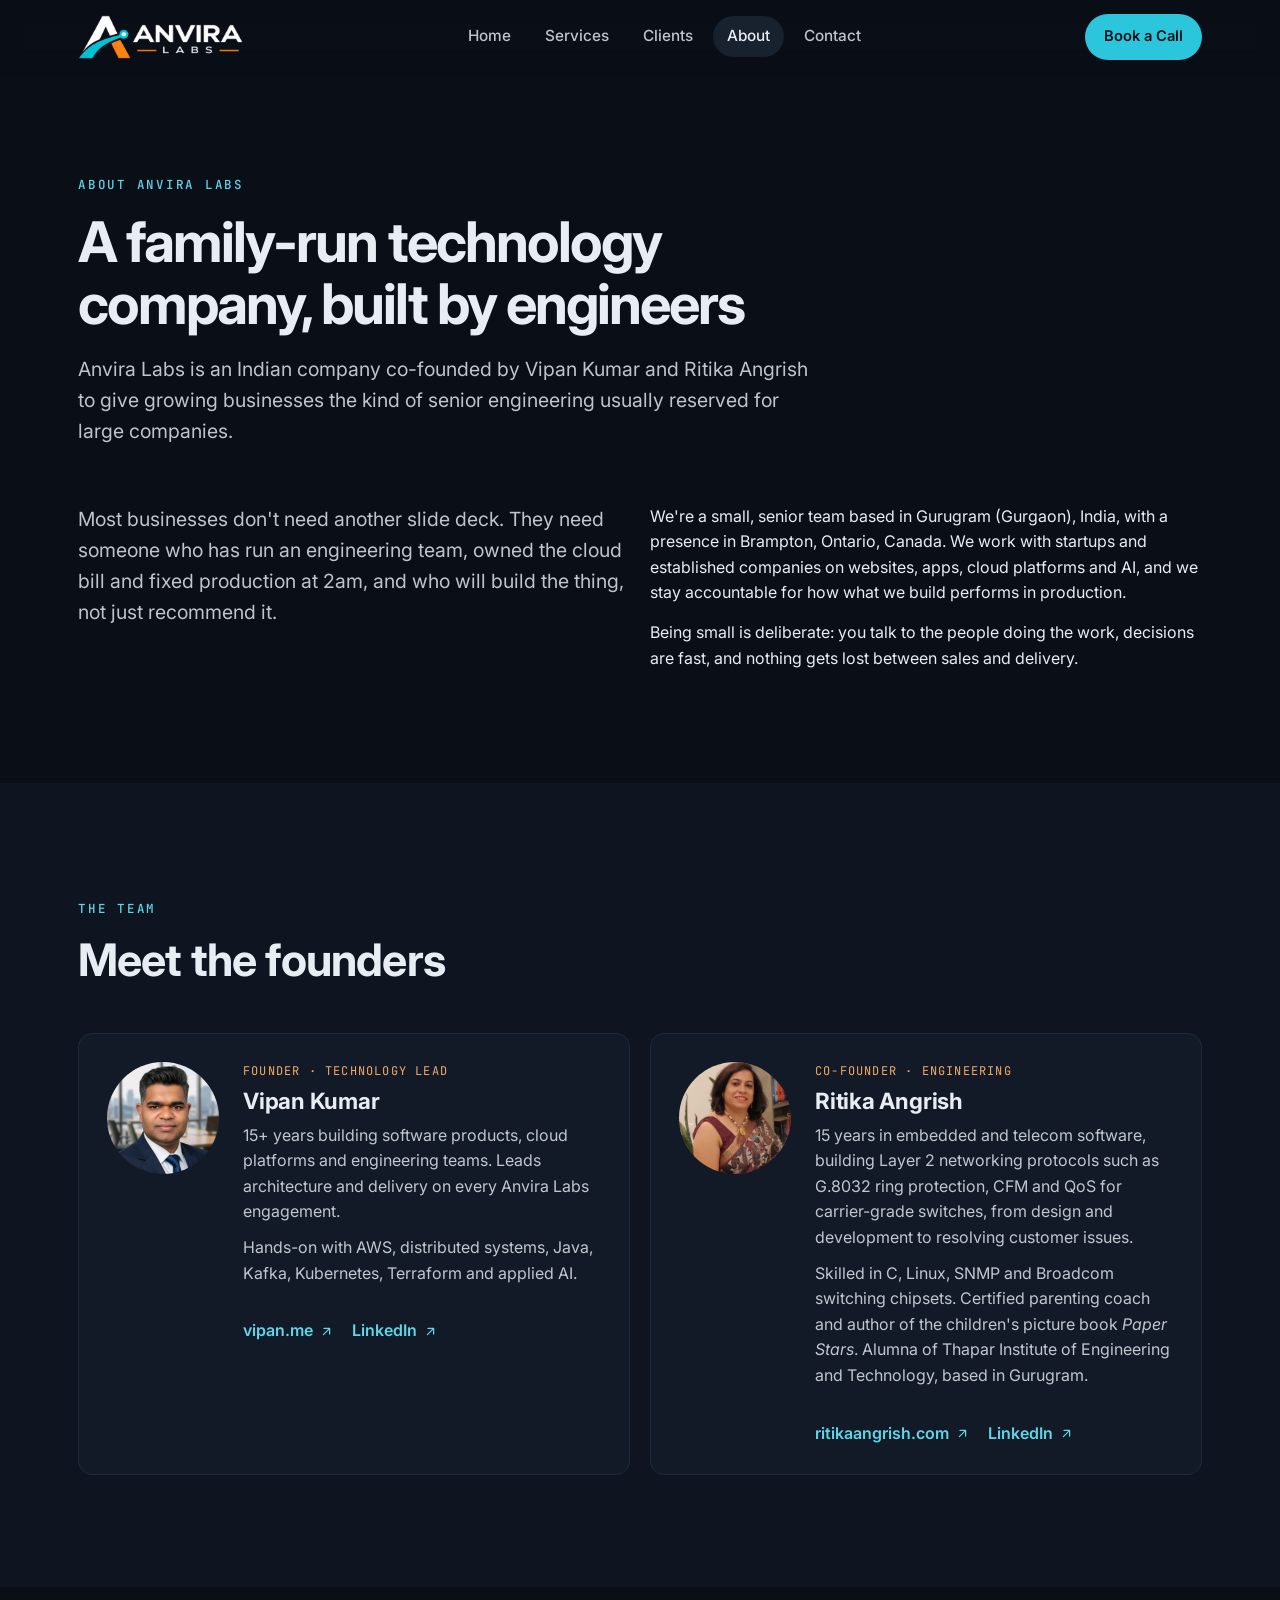
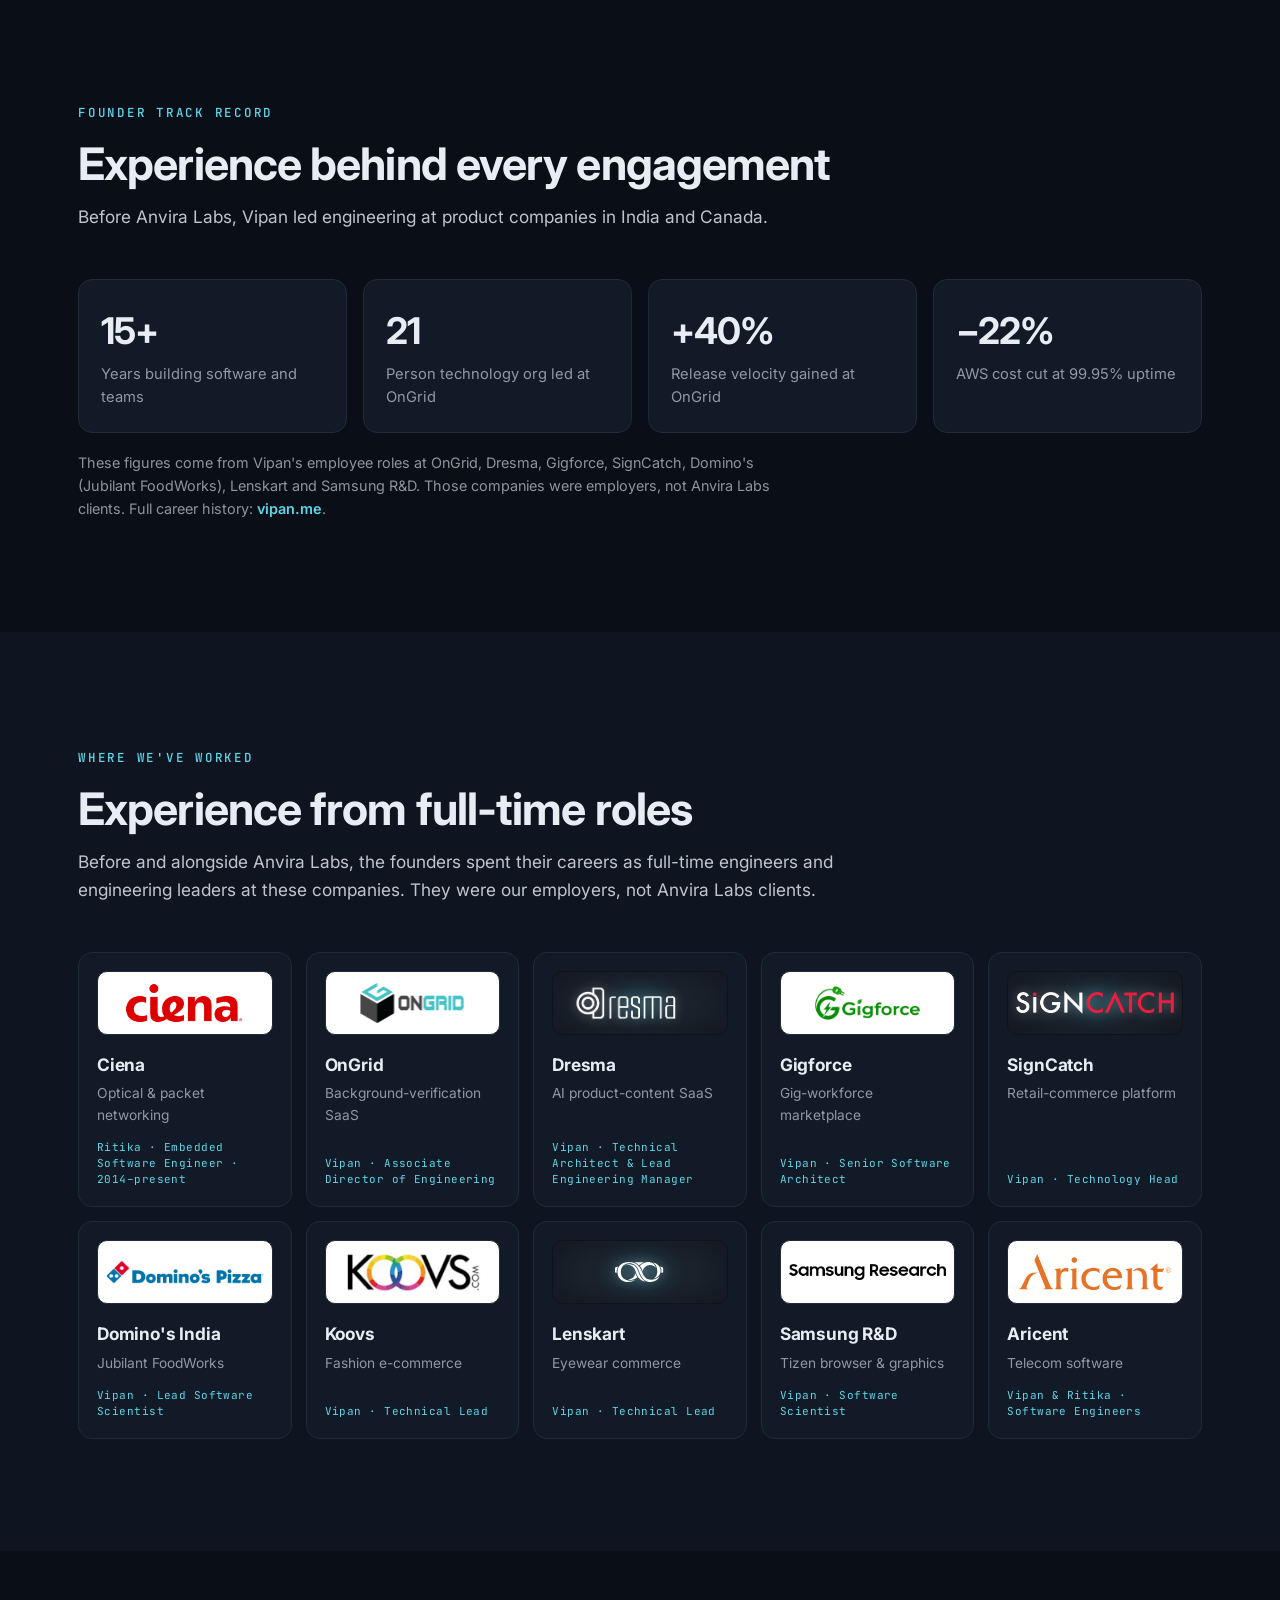
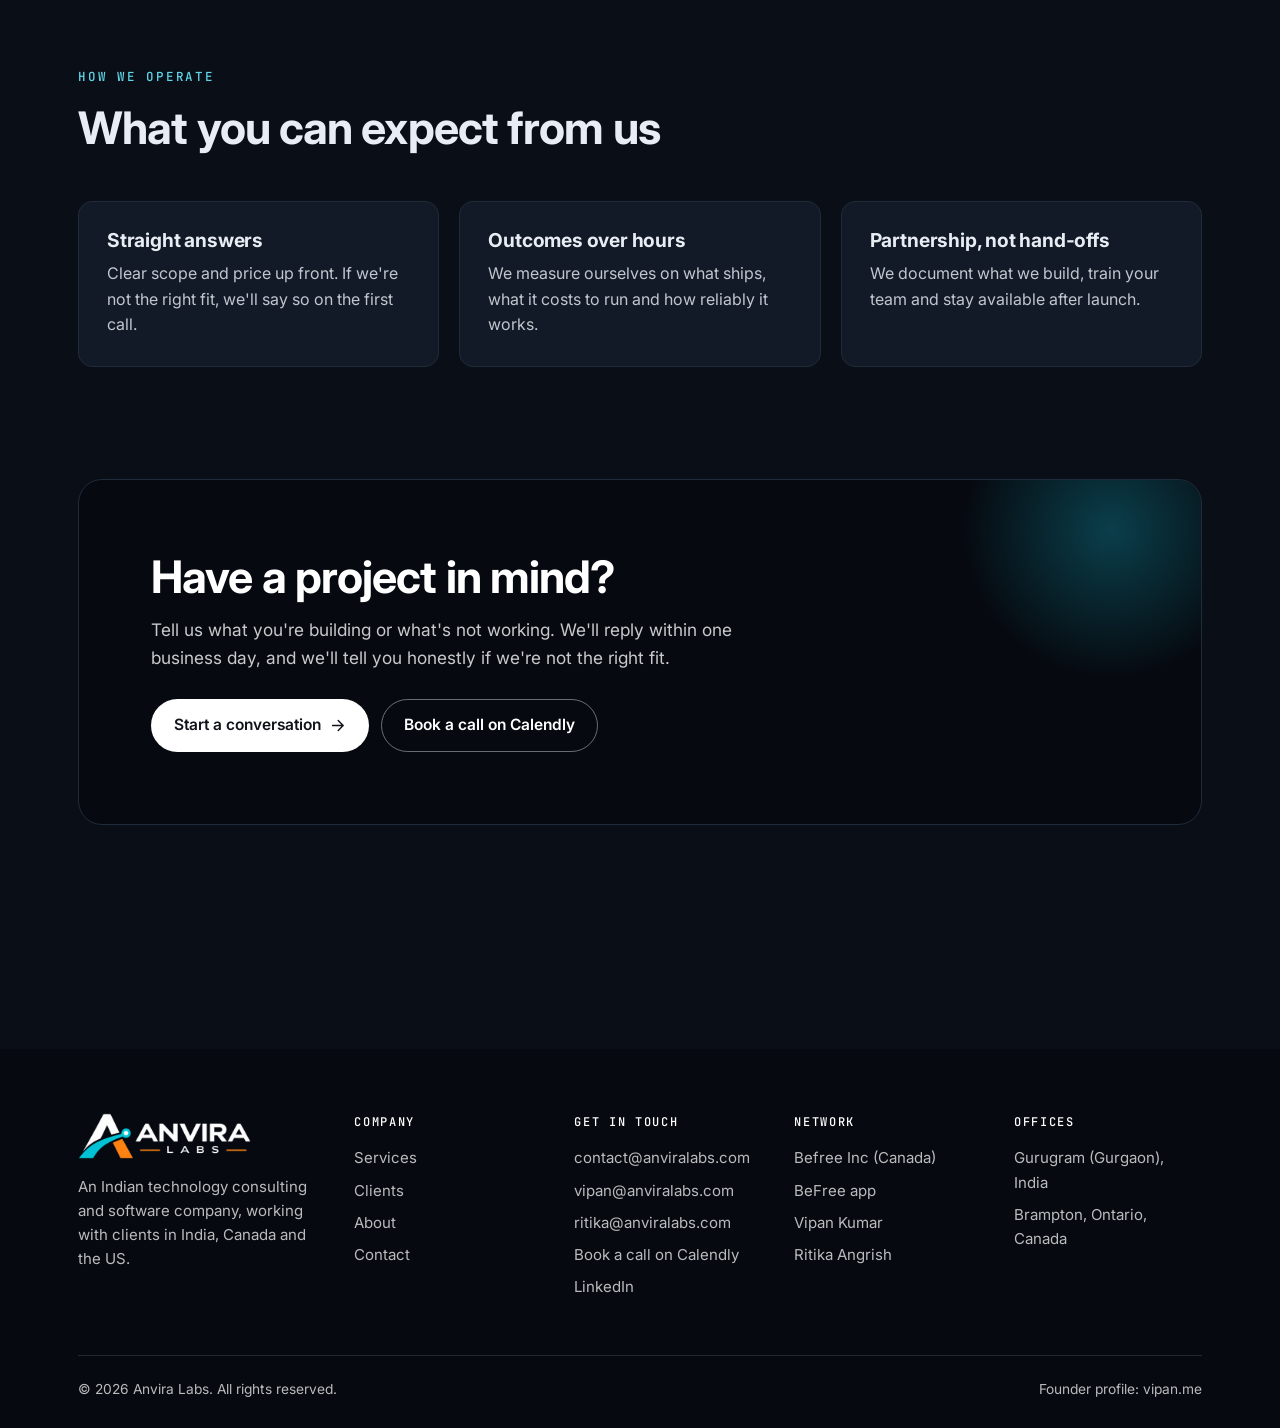
==== commit 6170cb42: "Add network links to Befree Inc, Vipan Kumar and Ritika Angrish; update llms.txt Co-Authored-By: Cla" ====
--- a/about.html
+++ b/about.html
@@ -31,7 +31,7 @@
     <link rel="preconnect" href="https://fonts.googleapis.com">
     <link rel="preconnect" href="https://fonts.gstatic.com" crossorigin>
     <link href="https://fonts.googleapis.com/css2?family=Inter:wght@400;500;600;700&family=JetBrains+Mono:wght@400;500&display=swap" rel="stylesheet">
-    <link rel="stylesheet" href="styles.css?v=20261105j">
+    <link rel="stylesheet" href="styles.css?v=20261124a">
     <script type="application/ld+json">{"@context": "https://schema.org", "@type": ["Organization", "ProfessionalService"], "@id": "https://www.anviralabs.com/#org", "name": "Anvira Labs", "url": "https://www.anviralabs.com/", "logo": "https://www.anviralabs.com/assets/logo/icon-512.png", "image": "https://www.anviralabs.com/assets/logo/og-image.png", "description": "Software development company in Gurugram, India, also in Brampton, Canada. Websites, apps, SaaS, AI and AWS cloud for startups and SMBs.", "email": "contact@anviralabs.com", "slogan": "We build and fix the technology growing companies run on.", "founder": [{"@type": "Person", "@id": "https://www.anviralabs.com/about.html#vipan", "name": "Vipan Kumar", "jobTitle": "Founder & Technology Lead", "url": "https://vipan.me/", "sameAs": ["https://vipan.me/", "https://www.linkedin.com/in/vipankverma/"], "alumniOf": "Thapar Institute of Engineering and Technology"}, {"@type": "Person", "@id": "https://www.anviralabs.com/about.html#ritika", "name": "Ritika Angrish", "jobTitle": "Co-founder, Engineering", "email": "ritika@anviralabs.com", "url": "https://ritikaangrish.com/", "sameAs": ["https://ritikaangrish.com/", "https://www.linkedin.com/in/ritika-angrish/"], "alumniOf": "Thapar Institute of Engineering and Technology"}], "address": {"@type": "PostalAddress", "addressLocality": "Gurugram", "addressRegion": "Haryana", "addressCountry": "IN"}, "location": [{"@type": "Place", "name": "Anvira Labs, Gurugram", "address": {"@type": "PostalAddress", "addressLocality": "Gurugram", "addressRegion": "Haryana", "addressCountry": "IN"}}, {"@type": "Place", "name": "Anvira Labs, Brampton", "address": {"@type": "PostalAddress", "addressLocality": "Brampton", "addressRegion": "ON", "addressCountry": "CA"}}], "areaServed": [{"@type": "City", "name": "Gurugram"}, {"@type": "AdministrativeArea", "name": "Delhi NCR"}, {"@type": "Country", "name": "India"}, {"@type": "City", "name": "Brampton"}, {"@type": "City", "name": "Toronto"}, {"@type": "AdministrativeArea", "name": "Ontario"}, {"@type": "Country", "name": "Canada"}, {"@type": "Country", "name": "United States"}], "knowsAbout": ["Custom software development", "Web application development", "Mobile app development", "SaaS platforms", "Generative AI", "LLM integration", "Retrieval-augmented generation", "AWS", "Kubernetes", "Terraform", "DevOps", "CI/CD", "FinOps", "Cloud cost optimization", "Software architecture", "Fractional CTO", "Technical due diligence", "Java", "Spring Boot", "Node.js", "Python", "Kafka"], "contactPoint": [{"@type": "ContactPoint", "contactType": "sales", "email": "contact@anviralabs.com", "url": "https://www.anviralabs.com/contact.html", "availableLanguage": ["English", "Hindi"], "areaServed": ["IN", "CA", "US"]}], "hasOfferCatalog": {"@type": "OfferCatalog", "name": "Anvira Labs services", "itemListElement": [{"@type": "Offer", "itemOffered": {"@type": "Service", "name": "Custom Software & Product Engineering", "description": "Websites, web apps, mobile apps, SaaS platforms, APIs and integrations.", "url": "https://www.anviralabs.com/services.html#custom-software", "provider": {"@id": "https://www.anviralabs.com/#org"}, "areaServed": [{"@type": "City", "name": "Gurugram"}, {"@type": "AdministrativeArea", "name": "Delhi NCR"}, {"@type": "Country", "name": "India"}, {"@type": "City", "name": "Brampton"}, {"@type": "City", "name": "Toronto"}, {"@type": "AdministrativeArea", "name": "Ontario"}, {"@type": "Country", "name": "Canada"}, {"@type": "Country", "name": "United States"}]}}, {"@type": "Offer", "itemOffered": {"@type": "Service", "name": "AI Enablement", "description": "LLM and RAG features, AI chat assistants, content pipelines and automation.", "url": "https://www.anviralabs.com/services.html#ai", "provider": {"@id": "https://www.anviralabs.com/#org"}, "areaServed": [{"@type": "City", "name": "Gurugram"}, {"@type": "AdministrativeArea", "name": "Delhi NCR"}, {"@type": "Country", "name": "India"}, {"@type": "City", "name": "Brampton"}, {"@type": "City", "name": "Toronto"}, {"@type": "AdministrativeArea", "name": "Ontario"}, {"@type": "Country", "name": "Canada"}, {"@type": "Country", "name": "United States"}]}}, {"@type": "Offer", "itemOffered": {"@type": "Service", "name": "Cloud, DevOps & Cost Optimization", "description": "AWS infrastructure, Terraform, CI/CD, monitoring and cloud-cost audits.", "url": "https://www.anviralabs.com/services.html#cloud", "provider": {"@id": "https://www.anviralabs.com/#org"}, "areaServed": [{"@type": "City", "name": "Gurugram"}, {"@type": "AdministrativeArea", "name": "Delhi NCR"}, {"@type": "Country", "name": "India"}, {"@type": "City", "name": "Brampton"}, {"@type": "City", "name": "Toronto"}, {"@type": "AdministrativeArea", "name": "Ontario"}, {"@type": "Country", "name": "Canada"}, {"@type": "Country", "name": "United States"}]}}, {"@type": "Offer", "itemOffered": {"@type": "Service", "name": "Fractional CTO & Technology Advisory", "description": "Architecture, hiring, delivery oversight and technical due diligence.", "url": "https://www.anviralabs.com/services.html#cto", "provider": {"@id": "https://www.anviralabs.com/#org"}, "areaServed": [{"@type": "City", "name": "Gurugram"}, {"@type": "AdministrativeArea", "name": "Delhi NCR"}, {"@type": "Country", "name": "India"}, {"@type": "City", "name": "Brampton"}, {"@type": "City", "name": "Toronto"}, {"@type": "AdministrativeArea", "name": "Ontario"}, {"@type": "Country", "name": "Canada"}, {"@type": "Country", "name": "United States"}]}}]}}</script>
     <script type="application/ld+json">{"@context": "https://schema.org", "@type": "BreadcrumbList", "itemListElement": [{"@type": "ListItem", "position": 1, "name": "Home", "item": "https://www.anviralabs.com/"}, {"@type": "ListItem", "position": 2, "name": "About", "item": "https://www.anviralabs.com/about.html"}]}</script>
     <script>
@@ -223,6 +223,13 @@
                     <a href="https://www.linkedin.com/in/vipankverma/" target="_blank" rel="noopener">LinkedIn</a>
                 </div>
                 <div class="footer-col">
+                    <h5>Network</h5>
+                    <a href="https://befreefit.ca/" target="_blank" rel="noopener">Befree Inc (Canada)</a>
+                    <a href="https://www.befree.fit/" target="_blank" rel="noopener">BeFree app</a>
+                    <a href="https://vipan.me/" target="_blank" rel="noopener">Vipan Kumar</a>
+                    <a href="https://ritikaangrish.com/" target="_blank" rel="noopener">Ritika Angrish</a>
+                </div>
+                <div class="footer-col">
                     <h5>Offices</h5>
                     <p>Gurugram (Gurgaon), India</p>
                     <p>Brampton, Ontario, Canada</p>
--- a/styles.css
+++ b/styles.css
@@ -254,7 +254,7 @@
 
 /* ---------- Footer ---------- */
 .footer { background: var(--band); color: rgba(255,255,255,.72); padding: 64px 0 28px; margin-top: clamp(64px, 9vw, 112px); }
-.footer-top { display: grid; grid-template-columns: minmax(0, 1.3fr) repeat(3, minmax(0, 1fr)); gap: 32px; }
+.footer-top { display: grid; grid-template-columns: minmax(0, 1.3fr) repeat(4, minmax(0, 1fr)); gap: 32px; }
 .footer-brand .logo-img { height: 46px; }
 .footer-brand p { margin-top: 16px; max-width: 34ch; font-size: .94rem; }
 .footer h5 { font-family: var(--mono); font-size: 12px; letter-spacing: .14em; text-transform: uppercase; color: #fff; font-weight: 500; margin-bottom: 14px; }
